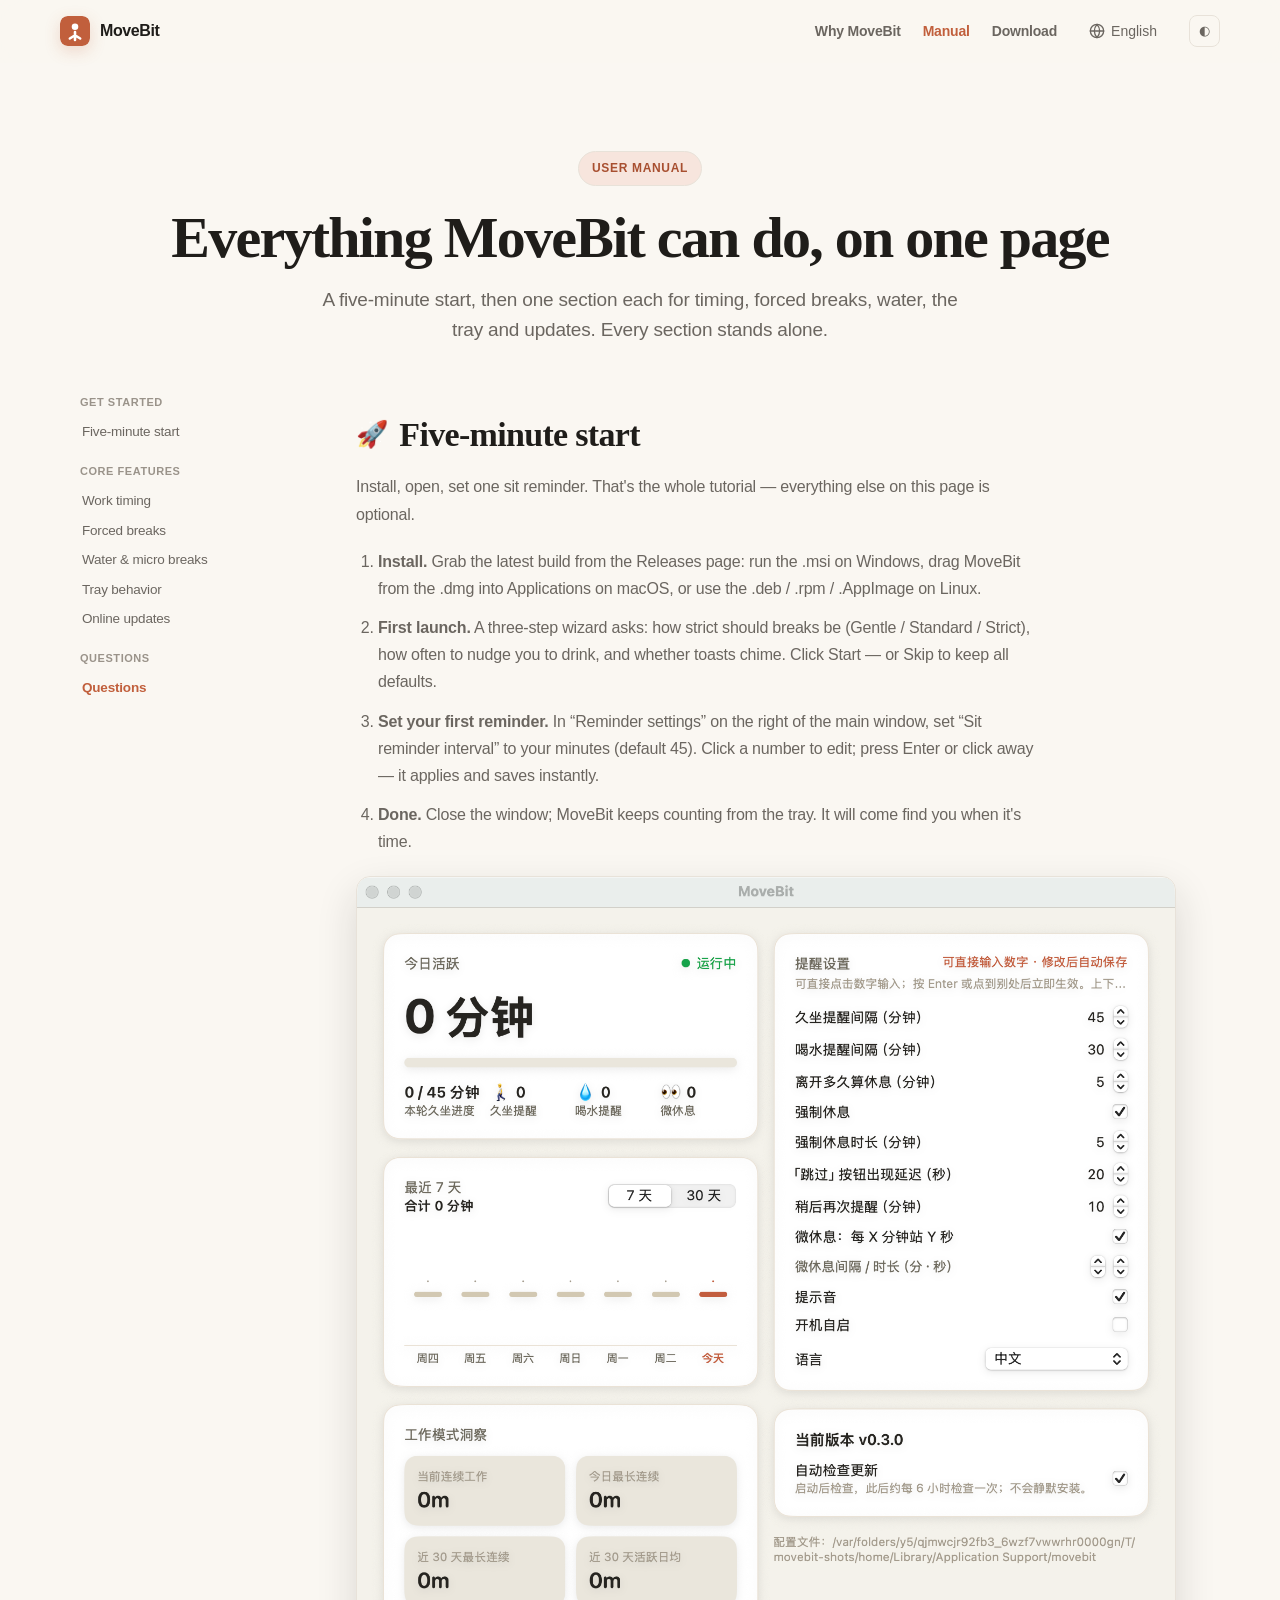
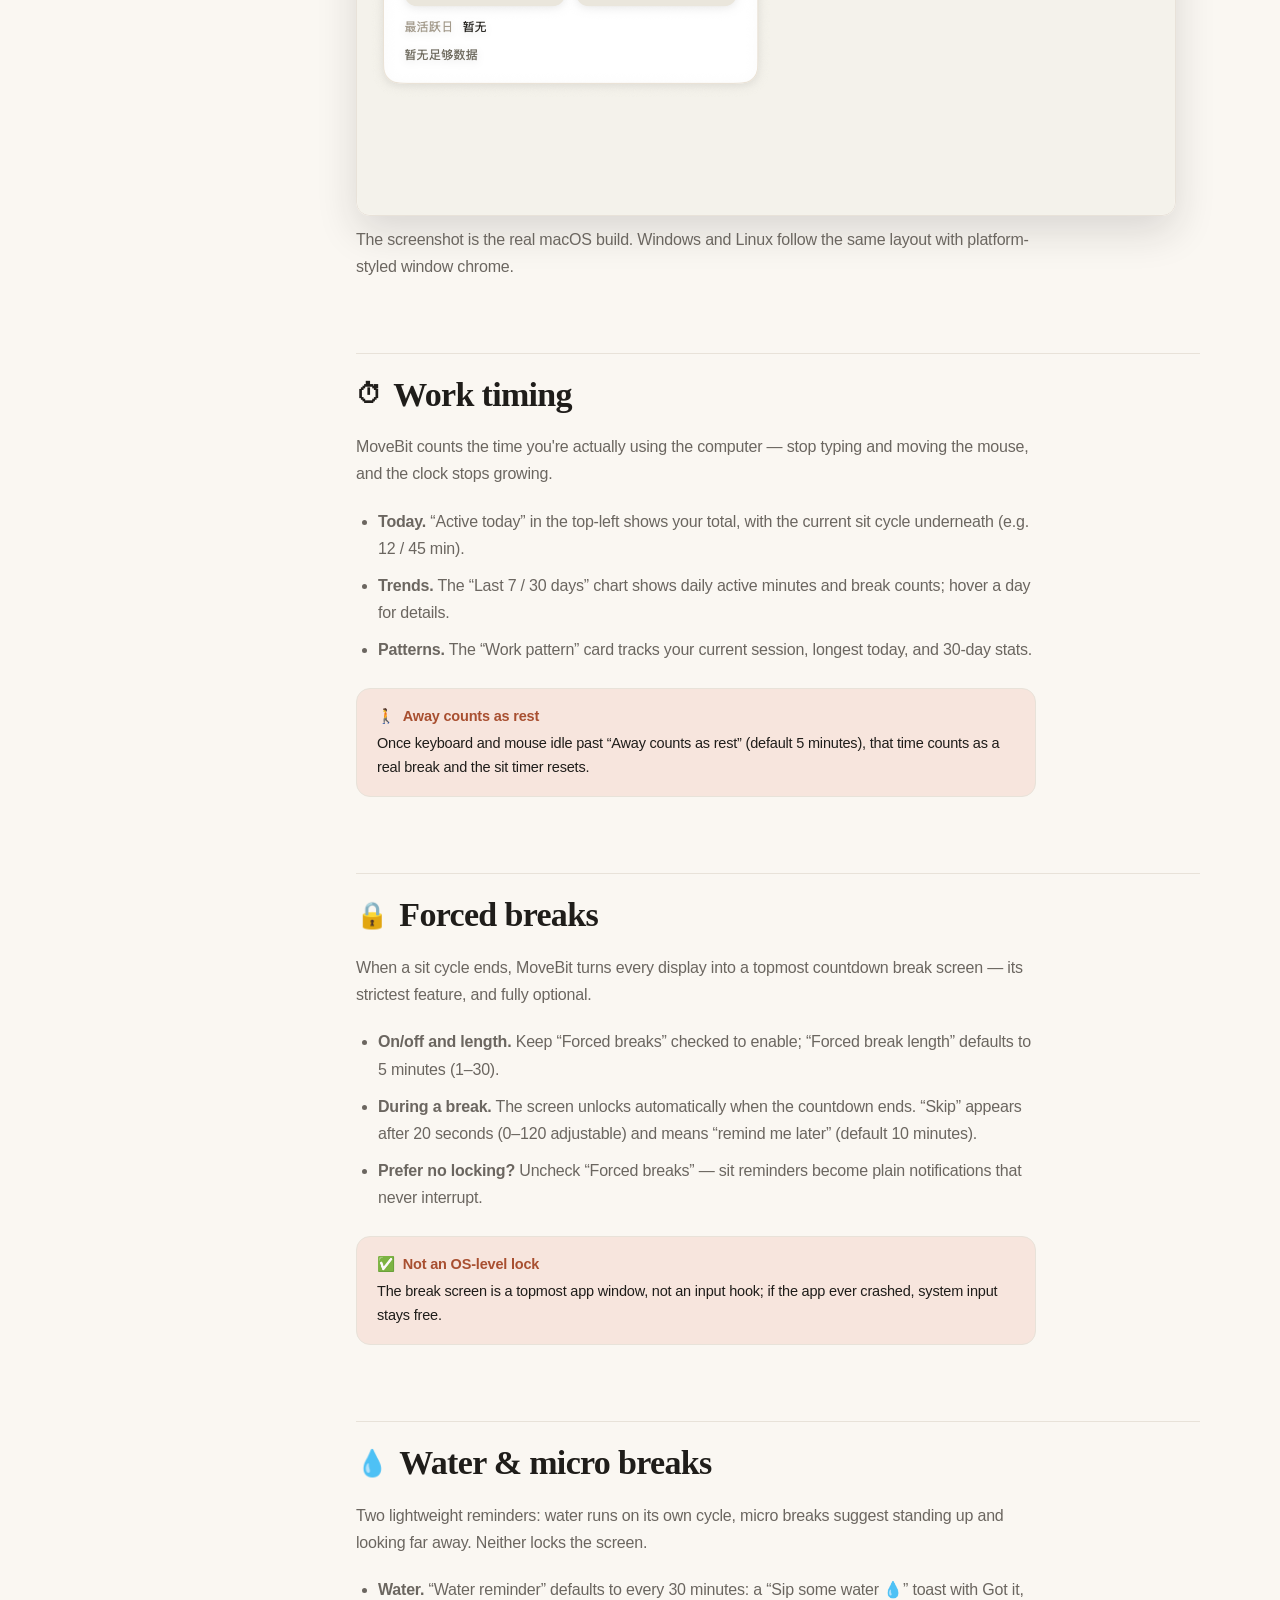
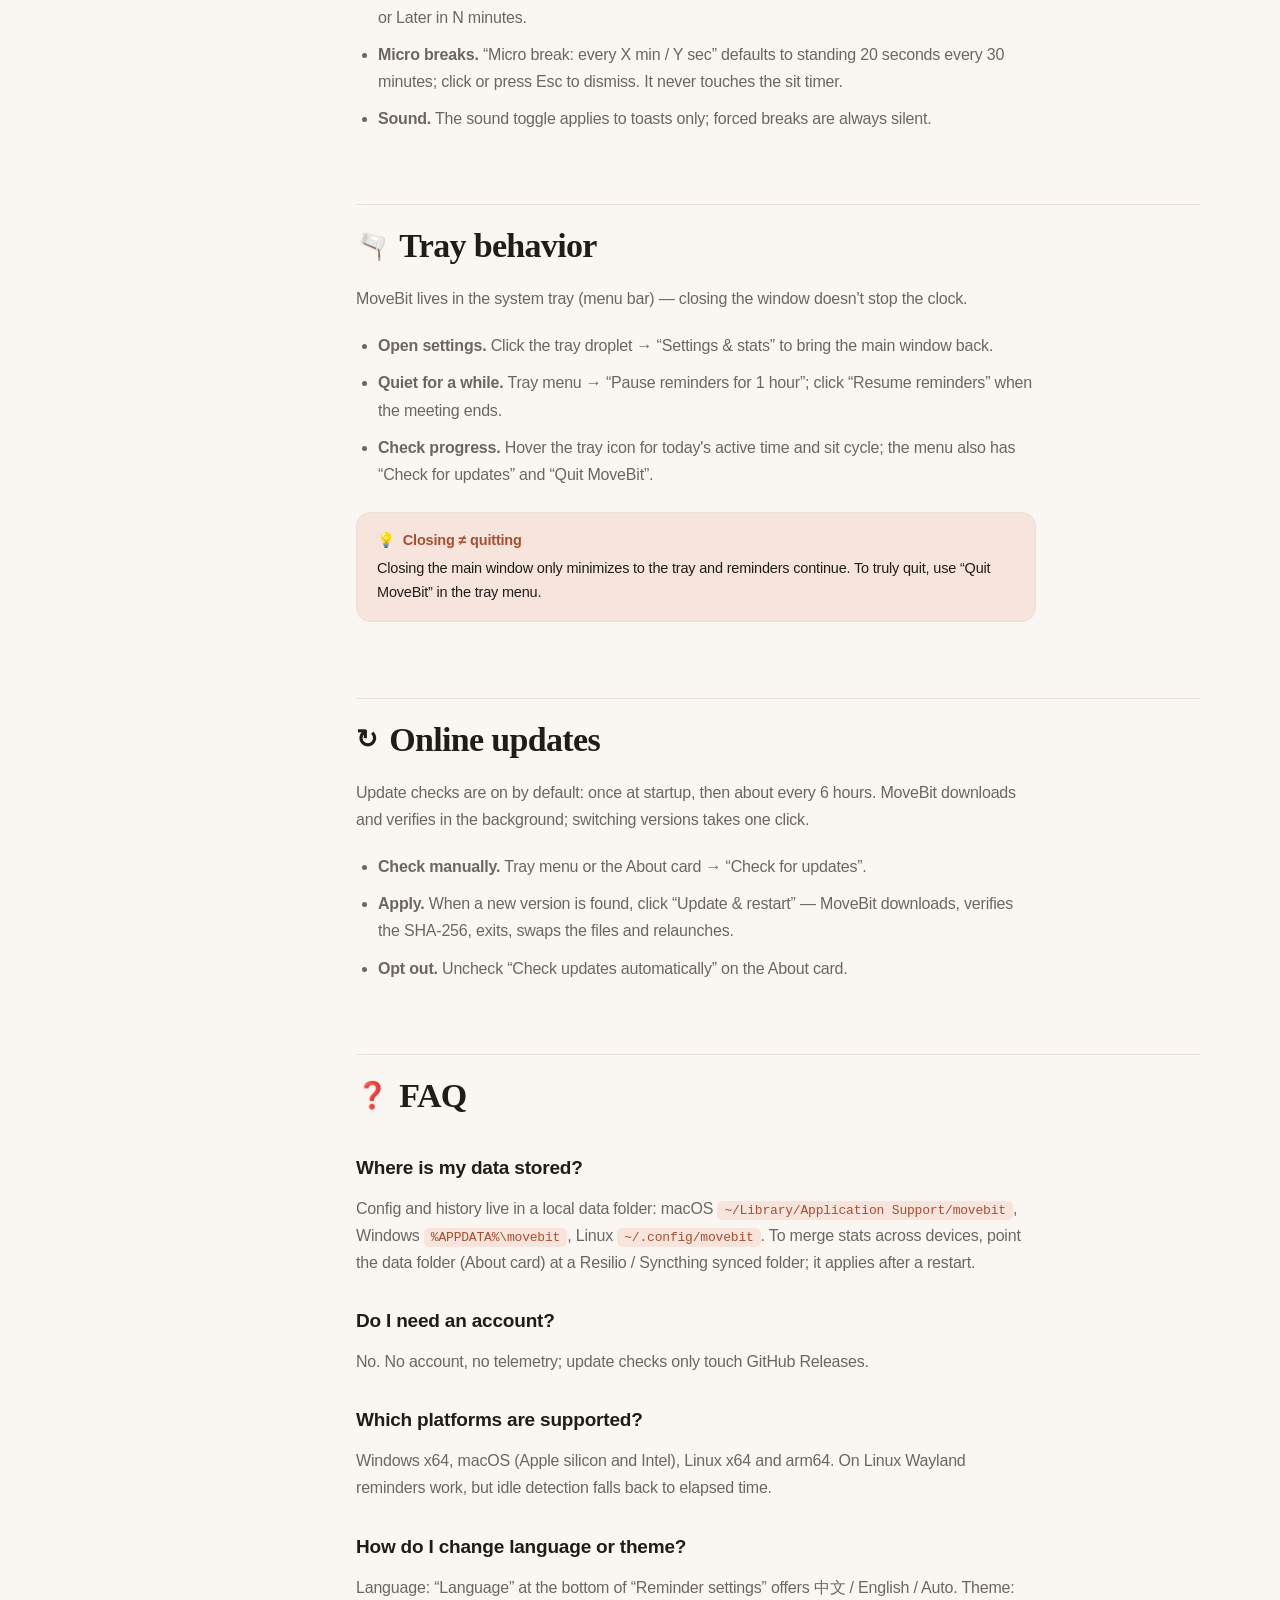
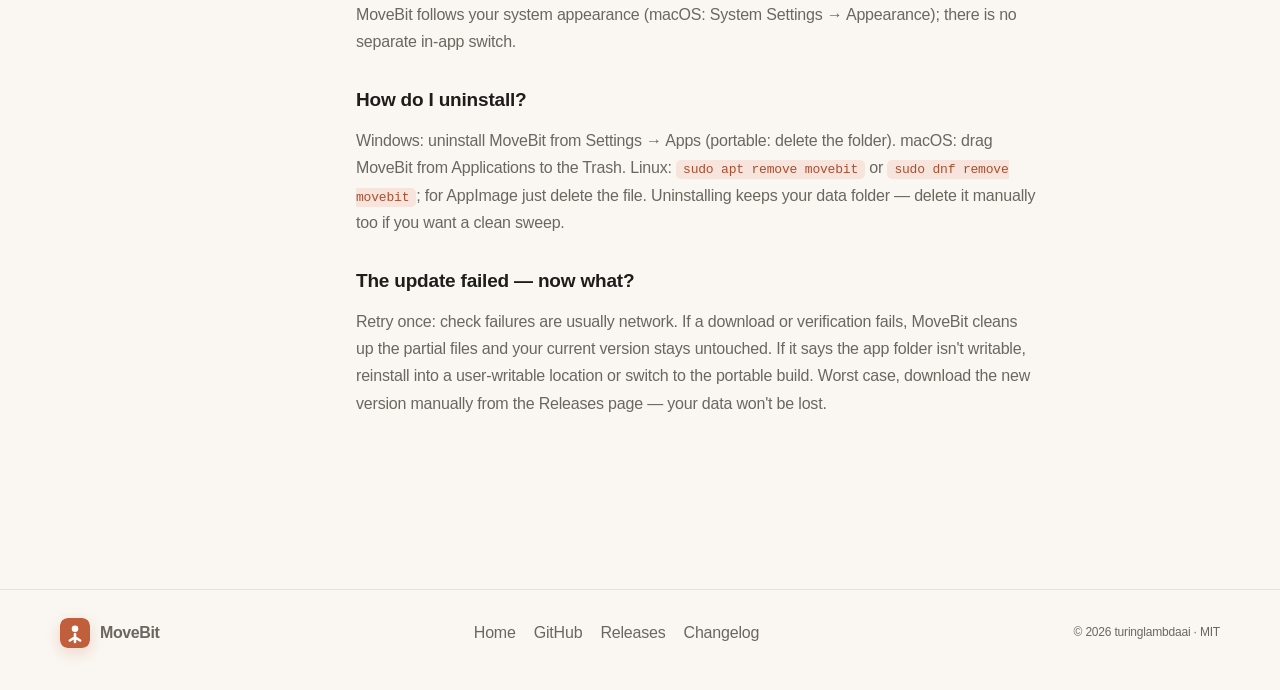
==== docs/manual.html @ 01373216 "v0.3.1: updater rides rivet download-update + watchdog; package-form hosts; bilingual manual - updat" ====
<!doctype html>
<html lang="zh-CN">
<head>
  <meta charset="utf-8">
  <meta name="viewport" content="width=device-width, initial-scale=1">
  <title>MoveBit — 使用手册</title>
  <meta name="description" content="MoveBit 用户手册：五分钟上手，工作计时、强制休息、喝水提醒、托盘行为与在线更新，以及常见问题解答。">
  <script>
    (function () {
      var t;
      try { t = localStorage.getItem('movebit-theme'); } catch (e) {}
      if (t !== 'light' && t !== 'dark') t = matchMedia('(prefers-color-scheme: dark)').matches ? 'dark' : 'light';
      document.documentElement.dataset.theme = t;
      var l;
      try { l = localStorage.getItem('movebit-lang-override-v2'); } catch (e) {}
      if (l !== 'zh' && l !== 'en') l = (navigator.language || 'zh').toLowerCase().indexOf('zh') === 0 ? 'zh' : 'en';
      document.documentElement.lang = l === 'zh' ? 'zh-CN' : 'en';
    })();
  </script>
  <link rel="stylesheet" href="styles.css">
  <script>document.documentElement.classList.add('js');</script>
</head>
<body class="manual">

  <header class="nav" id="top">
    <div class="container nav-inner">
      <a class="brand" href="index.html" aria-label="MoveBit home">
        <svg class="brand-mark" viewBox="0 0 64 64" aria-hidden="true">
          <rect width="64" height="64" rx="15" fill="#c15f3c"/>
          <circle cx="32" cy="23" r="7" fill="white"/>
          <path d="M32 34v17M32 41l-11 7M32 41l11 7" stroke="white" stroke-width="5.5" stroke-linecap="round"/>
        </svg>
        <span>MoveBit</span>
      </a>
      <nav class="nav-links" aria-label="Primary navigation">
        <a class="optional" href="index.html#why"><span data-i18n="nav.why">为什么是 MoveBit</span></a>
        <a href="manual.html" style="color:var(--accent)"><span data-i18n="nav.manual">手册</span></a>
        <a class="download-link" href="index.html#download"><span data-i18n="nav.download">下载</span></a>
        <div class="lang-dropdown-wrapper">
            <button class="lang-btn" type="button" onclick="void 0" aria-label="Switch language">
                <svg width="16" height="16" viewBox="0 0 24 24" fill="none" stroke="currentColor" stroke-width="2" stroke-linecap="round" stroke-linejoin="round"><circle cx="12" cy="12" r="10"></circle><line x1="2" y1="12" x2="22" y2="12"></line><path d="M12 2a15.3 15.3 0 0 1 4 10 15.3 15.3 0 0 1-4 10 15.3 15.3 0 0 1-4-10 15.3 15.3 0 0 1 4-10z"></path></svg>
                <span id="current-lang-label">简体中文</span>
            </button>
            <ul class="lang-menu">
                <li onclick="setLanguage('en')">English</li>
                <li onclick="setLanguage('zh')">简体中文</li>
            </ul>
        </div>
        <button class="theme-btn" id="theme-btn" type="button" aria-label="Toggle theme">◐</button>
      </nav>
    </div>
  </header>

  <section class="manual-hero">
    <div class="container">
      <span class="eyebrow animate" data-i18n="hero.kicker">使用手册</span>
      <h1 class="animate"><span data-i18n="hero.title">MoveBit 能做的事，一页说清</span></h1>
      <p class="lead animate" data-i18n="hero.lead">五分钟上手；工作计时、强制休息、喝水提醒、托盘与更新，各一节。每节独立可读。</p>
    </div>
  </section>

  <div class="manual-layout manual-body">

    <aside class="manual-toc" id="toc">
      <div class="manual-toc-group" data-i18n="toc.start">上手</div>
      <a href="#quickstart" data-i18n="toc.quickstart">五分钟上手</a>
      <div class="manual-toc-group" data-i18n="toc.core">核心功能</div>
      <a href="#timing" data-i18n="toc.timing">工作计时</a>
      <a href="#breaks" data-i18n="toc.breaks">强制休息锁屏</a>
      <a href="#water" data-i18n="toc.water">喝水与微休息</a>
      <a href="#tray" data-i18n="toc.tray">托盘行为</a>
      <a href="#updates" data-i18n="toc.updates">在线更新</a>
      <div class="manual-toc-group" data-i18n="toc.faq">疑问解答</div>
      <a href="#faq" data-i18n="toc.faq">常见问题</a>
    </aside>

    <main>

      <!-- =================== 五分钟上手 =================== -->
      <section class="manual-section" id="quickstart">
        <h2 class="manual-h2"><span class="h2-emoji">🚀</span><span data-i18n="qs.title">五分钟上手</span></h2>
        <p data-i18n="qs.lead">安装、打开、定一个久坐提醒。教程到这里就结束了——本页其余内容都是可选的。</p>
        <ol>
          <li data-i18n="qs.s1"><strong>安装。</strong>到 <a href="https://github.com/turinglambdaai/movebit/releases/latest">Releases</a> 页下载：Windows 双击 .msi，macOS 把 .dmg 里的 MoveBit 拖进「应用程序」，Linux 用 .deb / .rpm / .AppImage。</li>
          <li data-i18n="qs.s2"><strong>首次启动。</strong>一个三步向导问你三件事：多久打断你一次（温和 / 标准 / 严格）、多久提醒喝水、要不要提示音。选完点「开始使用」。不想选就点「跳过」，全部用默认值。</li>
          <li data-i18n="qs.s3"><strong>设置第一个休息提醒。</strong>主窗口右侧「提醒设置」里，把「久坐提醒间隔」改成你要的分钟数（默认 45）。数字可以直接点进去改，按 Enter 或点别处立即生效，自动保存。</li>
          <li data-i18n="qs.s4"><strong>完成。</strong>关掉窗口，MoveBit 缩进托盘继续计时。到点它自己会来找你。</li>
        </ol>
        <img src="img/movebit-main-light.png"
             alt="MoveBit 主窗口（macOS）：今日活跃、最近 7 天图表、工作模式洞察与提醒设置"
             data-i18n-alt="qs.shot.alt"
             class="manual-shot" loading="lazy">
        <p class="manual-hint" data-i18n="qs.hint">截图为真实的 macOS 版本。Windows 与 Linux 布局相同，窗口边框随平台风格。</p>
      </section>

      <!-- =================== 工作计时 =================== -->
      <section class="manual-section" id="timing">
        <h2 class="manual-h2"><span class="h2-emoji">⏱</span><span data-i18n="timing.title">工作计时</span></h2>
        <p data-i18n="timing.lead">MoveBit 统计你真正在操作电脑的活跃时间——键盘鼠标一停，计时就不再增长。</p>
        <ul>
          <li data-i18n="timing.u1"><strong>看今天。</strong>主窗口左上角「今日活跃」给出今天的活跃总时长，下方是本轮久坐进度（如 12 / 45 分钟）。</li>
          <li data-i18n="timing.u2"><strong>看趋势。</strong>「最近 7 天 / 30 天」图表显示每天的活跃分钟和休息次数，鼠标悬停看单日详情。</li>
          <li data-i18n="timing.u3"><strong>看模式。</strong>「工作模式洞察」卡片给出当前连续工作、今日最长连续和近 30 天概况。</li>
        </ul>
        <div class="callout">
          <div class="callout-title">🚶 <span data-i18n="timing.callout.title">离开就是休息</span></div>
          <span data-i18n="timing.callout.body">键鼠空闲超过「离开多久算休息」（默认 5 分钟），这段时间算作真正的休息，久坐计时自动重置。</span>
        </div>
      </section>

      <!-- =================== 强制休息锁屏 =================== -->
      <section class="manual-section" id="breaks">
        <h2 class="manual-h2"><span class="h2-emoji">🔒</span><span data-i18n="breaks.title">强制休息锁屏</span></h2>
        <p data-i18n="breaks.lead">久坐到点后，MoveBit 把所有显示器换成置顶的倒计时休息屏——这是它最硬核的功能，也是可关的。</p>
        <ul>
          <li data-i18n="breaks.u1"><strong>开关与时长。</strong>「提醒设置」里保留「强制休息」勾选即启用；「强制休息时长」默认 5 分钟，可调 1–30 分钟。</li>
          <li data-i18n="breaks.u2"><strong>休息中。</strong>倒计时结束自动解锁。「跳过」按钮延迟 20 秒出现（可调 0–120 秒），点它等于「稍后再提醒」（默认 10 分钟）。</li>
          <li data-i18n="breaks.u3"><strong>不想要锁屏？</strong>取消「强制休息」勾选，久坐到点只弹通知条，不打断操作。</li>
        </ul>
        <div class="callout">
          <div class="callout-title">✅ <span data-i18n="breaks.callout.title">不是系统级锁死</span></div>
          <span data-i18n="breaks.callout.body">休息屏是置顶应用窗口，不是操作系统输入钩子；应用异常退出不会留下全局锁死状态。</span>
        </div>
      </section>

      <!-- =================== 喝水与微休息 =================== -->
      <section class="manual-section" id="water">
        <h2 class="manual-h2"><span class="h2-emoji">💧</span><span data-i18n="water.title">喝水与微休息</span></h2>
        <p data-i18n="water.lead">两个轻量提醒：喝水按独立周期循环，微休息建议你站起来看看远处。它们都不锁定屏幕。</p>
        <ul>
          <li data-i18n="water.u1"><strong>喝水。</strong>「喝水提醒间隔」默认 30 分钟，到点弹一条「喝口水吧 💧」，点「知道了」收下，或「稍后 N 分钟」延后。</li>
          <li data-i18n="water.u2"><strong>微休息。</strong>「微休息：每 X 分钟站 Y 秒」默认每 30 分钟提醒站 20 秒，点击或按 Esc 收起；它不打断久坐计时。</li>
          <li data-i18n="water.u3"><strong>提示音。</strong>「提示音」只作用于弹窗；强制休息永远静默。</li>
        </ul>
      </section>

      <!-- =================== 托盘行为 =================== -->
      <section class="manual-section" id="tray">
        <h2 class="manual-h2"><span class="h2-emoji">🫗</span><span data-i18n="tray.title">托盘行为</span></h2>
        <p data-i18n="tray.lead">MoveBit 平时住在系统托盘（菜单栏），不占任务栏——关掉窗口它仍在计时。</p>
        <ul>
          <li data-i18n="tray.u1"><strong>打开设置。</strong>点托盘水滴图标 →「设置与统计」，主窗口随即打开。</li>
          <li data-i18n="tray.u2"><strong>临时安静。</strong>托盘菜单 →「暂停提醒 1 小时」；会议结束点「恢复提醒」。</li>
          <li data-i18n="tray.u3"><strong>看进度。</strong>悬停托盘图标可看到今日活跃与久坐周期；右键菜单里也有「检查更新」和「退出 MoveBit」。</li>
        </ul>
        <div class="callout">
          <div class="callout-title">💡 <span data-i18n="tray.callout.title">关窗口 ≠ 退出</span></div>
          <span data-i18n="tray.callout.body">关闭主窗口只是最小化到托盘，提醒继续。真正退出走托盘菜单的「退出 MoveBit」。</span>
        </div>
      </section>

      <!-- =================== 在线更新 =================== -->
      <section class="manual-section" id="updates">
        <h2 class="manual-h2"><span class="h2-emoji">↻</span><span data-i18n="upd.title">在线更新</span></h2>
        <p data-i18n="upd.lead">更新检查默认开启：启动时一次，之后约每 6 小时一次。发现新版本后，下载、校验都由 MoveBit 完成，换新只等你一次点击。</p>
        <ul>
          <li data-i18n="upd.u1"><strong>手动检查。</strong>托盘菜单或「关于」卡片 →「检查更新」。</li>
          <li data-i18n="upd.u2"><strong>确认换新。</strong>发现新版本后点「更新并重启」——下载、SHA-256 校验自动完成后，MoveBit 退出、替换文件、重新启动。</li>
          <li data-i18n="upd.u3"><strong>自动检查可关。</strong>「关于」卡片取消「自动检查更新」勾选即可。</li>
        </ul>
      </section>

      <!-- =================== FAQ =================== -->
      <section class="manual-section" id="faq">
        <h2 class="manual-h2"><span class="h2-emoji">❓</span><span data-i18n="faq.title">常见问题</span></h2>

        <h3 class="manual-h3" data-i18n="faq.q.data">数据存在哪？</h3>
        <p data-i18n="faq.a.data">配置和历史都在本机数据目录：macOS <code>~/Library/Application Support/movebit</code>，Windows <code>%APPDATA%\movebit</code>，Linux <code>~/.config/movebit</code>。想多设备合并统计，可在「关于」里把数据目录指到 Resilio / Syncthing 等同步文件夹，重启后生效。</p>

        <h3 class="manual-h3" data-i18n="faq.q.account">需要注册账号吗？</h3>
        <p data-i18n="faq.a.account">不需要。没有账户，没有遥测；更新检查只访问 GitHub Releases。</p>

        <h3 class="manual-h3" data-i18n="faq.q.platforms">支持哪些平台？</h3>
        <p data-i18n="faq.a.platforms">Windows x64、macOS（Apple silicon 与 Intel）、Linux x64 与 arm64。Linux Wayland 下提醒正常，但空闲检测退化为自然时间。</p>

        <h3 class="manual-h3" data-i18n="faq.q.lang">怎么改语言和主题？</h3>
        <p data-i18n="faq.a.lang">语言：主窗口「提醒设置」最下方「语言」可选中文 / English / 跟随系统。深浅色：跟随系统外观设置（macOS「系统设置 → 外观」），应用内不再单独提供切换。</p>

        <h3 class="manual-h3" data-i18n="faq.q.uninstall">怎么卸载？</h3>
        <p data-i18n="faq.a.uninstall">Windows：系统「设置 → 应用」卸载 MoveBit（便携版直接删目录）。macOS：把「应用程序」里的 MoveBit 拖进废纸篓。Linux：<code>sudo apt remove movebit</code> 或 <code>sudo dnf remove movebit</code>，AppImage 删文件即可。卸载不会删除数据目录；想彻底清除再手动删掉上面说的数据目录。</p>

        <h3 class="manual-h3" data-i18n="faq.q.updfail">更新失败怎么办？</h3>
        <p data-i18n="faq.a.updfail">先重试一次：检查失败多半是网络问题。下载或校验失败时，MoveBit 会清掉半成品，当前版本不受影响。若提示「应用目录不可写」，说明安装位置没有写权限——装到用户目录，或改用便携版。实在不行，直接去 <a href="https://github.com/turinglambdaai/movebit/releases/latest">Releases</a> 页手动下载安装，用户数据不会丢。</p>
      </section>

    </main>
  </div>

  <footer class="footer">
    <div class="container footer-inner">
      <a class="brand" href="index.html">
        <svg class="brand-mark" viewBox="0 0 64 64" aria-hidden="true"><rect width="64" height="64" rx="15" fill="#c15f3c"/><circle cx="32" cy="23" r="7" fill="white"/><path d="M32 34v17M32 41l-11 7M32 41l11 7" stroke="white" stroke-width="5.5" stroke-linecap="round"/></svg>
        <span>MoveBit</span>
      </a>
      <div class="footer-links"><a href="index.html" data-i18n="footer.home">首页</a><a href="https://github.com/turinglambdaai/movebit" target="_blank" rel="noopener">GitHub</a><a href="https://github.com/turinglambdaai/movebit/releases" target="_blank" rel="noopener" data-i18n="footer.releases">Releases</a><a href="https://github.com/turinglambdaai/movebit/blob/main/CHANGELOG.md" target="_blank" rel="noopener" data-i18n="footer.changelog">更新日志</a></div>
      <small>© <span id="year">2026</span> turinglambdaai · MIT</small>
    </div>
  </footer>

  <script>
    (function () {
      var zh = {
        "nav.why": "为什么是 MoveBit", "nav.manual": "手册", "nav.download": "下载",
        "hero.kicker": "使用手册",
        "hero.title": "MoveBit 能做的事，一页说清",
        "hero.lead": "五分钟上手；工作计时、强制休息、喝水提醒、托盘与更新，各一节。每节独立可读。",
        "toc.start": "上手", "toc.quickstart": "五分钟上手",
        "toc.core": "核心功能",
        "toc.timing": "工作计时", "toc.breaks": "强制休息锁屏", "toc.water": "喝水与微休息",
        "toc.tray": "托盘行为", "toc.updates": "在线更新",
        "toc.faq": "疑问解答", "faq.title.toc": "常见问题",
        "qs.title": "五分钟上手",
        "qs.lead": "安装、打开、定一个久坐提醒。教程到这里就结束了——本页其余内容都是可选的。",
        "qs.s1": "<strong>安装。</strong>到 <a href='https://github.com/turinglambdaai/movebit/releases/latest'>Releases</a> 页下载：Windows 双击 .msi，macOS 把 .dmg 里的 MoveBit 拖进「应用程序」，Linux 用 .deb / .rpm / .AppImage。",
        "qs.s2": "<strong>首次启动。</strong>一个三步向导问你三件事：多久打断你一次（温和 / 标准 / 严格）、多久提醒喝水、要不要提示音。选完点「开始使用」。不想选就点「跳过」，全部用默认值。",
        "qs.s3": "<strong>设置第一个休息提醒。</strong>主窗口右侧「提醒设置」里，把「久坐提醒间隔」改成你要的分钟数（默认 45）。数字可以直接点进去改，按 Enter 或点别处立即生效，自动保存。",
        "qs.s4": "<strong>完成。</strong>关掉窗口，MoveBit 缩进托盘继续计时。到点它自己会来找你。",
        "qs.shot.alt": "MoveBit 主窗口（macOS）：今日活跃、最近 7 天图表、工作模式洞察与提醒设置",
        "qs.hint": "截图为真实的 macOS 版本。Windows 与 Linux 布局相同，窗口边框随平台风格。",
        "timing.title": "工作计时",
        "timing.lead": "MoveBit 统计你真正在操作电脑的活跃时间——键盘鼠标一停，计时就不再增长。",
        "timing.u1": "<strong>看今天。</strong>主窗口左上角「今日活跃」给出今天的活跃总时长，下方是本轮久坐进度（如 12 / 45 分钟）。",
        "timing.u2": "<strong>看趋势。</strong>「最近 7 天 / 30 天」图表显示每天的活跃分钟和休息次数，鼠标悬停看单日详情。",
        "timing.u3": "<strong>看模式。</strong>「工作模式洞察」卡片给出当前连续工作、今日最长连续和近 30 天概况。",
        "timing.callout.title": "离开就是休息",
        "timing.callout.body": "键鼠空闲超过「离开多久算休息」（默认 5 分钟），这段时间算作真正的休息，久坐计时自动重置。",
        "breaks.title": "强制休息锁屏",
        "breaks.lead": "久坐到点后，MoveBit 把所有显示器换成置顶的倒计时休息屏——这是它最硬核的功能，也是可关的。",
        "breaks.u1": "<strong>开关与时长。</strong>「提醒设置」里保留「强制休息」勾选即启用；「强制休息时长」默认 5 分钟，可调 1–30 分钟。",
        "breaks.u2": "<strong>休息中。</strong>倒计时结束自动解锁。「跳过」按钮延迟 20 秒出现（可调 0–120 秒），点它等于「稍后再提醒」（默认 10 分钟）。",
        "breaks.u3": "<strong>不想要锁屏？</strong>取消「强制休息」勾选，久坐到点只弹通知条，不打断操作。",
        "breaks.callout.title": "不是系统级锁死",
        "breaks.callout.body": "休息屏是置顶应用窗口，不是操作系统输入钩子；应用异常退出不会留下全局锁死状态。",
        "water.title": "喝水与微休息",
        "water.lead": "两个轻量提醒：喝水按独立周期循环，微休息建议你站起来看看远处。它们都不锁定屏幕。",
        "water.u1": "<strong>喝水。</strong>「喝水提醒间隔」默认 30 分钟，到点弹一条「喝口水吧 💧」，点「知道了」收下，或「稍后 N 分钟」延后。",
        "water.u2": "<strong>微休息。</strong>「微休息：每 X 分钟站 Y 秒」默认每 30 分钟提醒站 20 秒，点击或按 Esc 收起；它不打断久坐计时。",
        "water.u3": "<strong>提示音。</strong>「提示音」只作用于弹窗；强制休息永远静默。",
        "tray.title": "托盘行为",
        "tray.lead": "MoveBit 平时住在系统托盘（菜单栏），不占任务栏——关掉窗口它仍在计时。",
        "tray.u1": "<strong>打开设置。</strong>点托盘水滴图标 →「设置与统计」，主窗口随即打开。",
        "tray.u2": "<strong>临时安静。</strong>托盘菜单 →「暂停提醒 1 小时」；会议结束点「恢复提醒」。",
        "tray.u3": "<strong>看进度。</strong>悬停托盘图标可看到今日活跃与久坐周期；右键菜单里也有「检查更新」和「退出 MoveBit」。",
        "tray.callout.title": "关窗口 ≠ 退出",
        "tray.callout.body": "关闭主窗口只是最小化到托盘，提醒继续。真正退出走托盘菜单的「退出 MoveBit」。",
        "upd.title": "在线更新",
        "upd.lead": "更新检查默认开启：启动时一次，之后约每 6 小时一次。发现新版本后，下载、校验都由 MoveBit 完成，换新只等你一次点击。",
        "upd.u1": "<strong>手动检查。</strong>托盘菜单或「关于」卡片 →「检查更新」。",
        "upd.u2": "<strong>确认换新。</strong>发现新版本后点「更新并重启」——下载、SHA-256 校验自动完成后，MoveBit 退出、替换文件、重新启动。",
        "upd.u3": "<strong>自动检查可关。</strong>「关于」卡片取消「自动检查更新」勾选即可。",
        "faq.title": "常见问题",
        "faq.q.data": "数据存在哪？",
        "faq.a.data": "配置和历史都在本机数据目录：macOS <code>~/Library/Application Support/movebit</code>，Windows <code>%APPDATA%\\movebit</code>，Linux <code>~/.config/movebit</code>。想多设备合并统计，可在「关于」里把数据目录指到 Resilio / Syncthing 等同步文件夹，重启后生效。",
        "faq.q.account": "需要注册账号吗？",
        "faq.a.account": "不需要。没有账户，没有遥测；更新检查只访问 GitHub Releases。",
        "faq.q.platforms": "支持哪些平台？",
        "faq.a.platforms": "Windows x64、macOS（Apple silicon 与 Intel）、Linux x64 与 arm64。Linux Wayland 下提醒正常，但空闲检测退化为自然时间。",
        "faq.q.lang": "怎么改语言和主题？",
        "faq.a.lang": "语言：主窗口「提醒设置」最下方「语言」可选中文 / English / 跟随系统。深浅色：跟随系统外观设置（macOS「系统设置 → 外观」），应用内不再单独提供切换。",
        "faq.q.uninstall": "怎么卸载？",
        "faq.a.uninstall": "Windows：系统「设置 → 应用」卸载 MoveBit（便携版直接删目录）。macOS：把「应用程序」里的 MoveBit 拖进废纸篓。Linux：<code>sudo apt remove movebit</code> 或 <code>sudo dnf remove movebit</code>，AppImage 删文件即可。卸载不会删除数据目录；想彻底清除再手动删掉上面说的数据目录。",
        "faq.q.updfail": "更新失败怎么办？",
        "faq.a.updfail": "先重试一次：检查失败多半是网络问题。下载或校验失败时，MoveBit 会清掉半成品，当前版本不受影响。若提示「应用目录不可写」，说明安装位置没有写权限——装到用户目录，或改用便携版。实在不行，直接去 <a href='https://github.com/turinglambdaai/movebit/releases/latest'>Releases</a> 页手动下载安装，用户数据不会丢。",
        "footer.home": "首页", "footer.releases": "Releases", "footer.changelog": "更新日志"
      };
      var en = {
        "nav.why": "Why MoveBit", "nav.manual": "Manual", "nav.download": "Download",
        "hero.kicker": "User Manual",
        "hero.title": "Everything MoveBit can do, on one page",
        "hero.lead": "A five-minute start, then one section each for timing, forced breaks, water, the tray and updates. Every section stands alone.",
        "toc.start": "Get started", "toc.quickstart": "Five-minute start",
        "toc.core": "Core features",
        "toc.timing": "Work timing", "toc.breaks": "Forced breaks", "toc.water": "Water & micro breaks",
        "toc.tray": "Tray behavior", "toc.updates": "Online updates",
        "toc.faq": "Questions", "faq.title.toc": "FAQ",
        "qs.title": "Five-minute start",
        "qs.lead": "Install, open, set one sit reminder. That's the whole tutorial — everything else on this page is optional.",
        "qs.s1": "<strong>Install.</strong> Grab the latest build from the <a href='https://github.com/turinglambdaai/movebit/releases/latest'>Releases</a> page: run the .msi on Windows, drag MoveBit from the .dmg into Applications on macOS, or use the .deb / .rpm / .AppImage on Linux.",
        "qs.s2": "<strong>First launch.</strong> A three-step wizard asks: how strict should breaks be (Gentle / Standard / Strict), how often to nudge you to drink, and whether toasts chime. Click Start — or Skip to keep all defaults.",
        "qs.s3": "<strong>Set your first reminder.</strong> In “Reminder settings” on the right of the main window, set “Sit reminder interval” to your minutes (default 45). Click a number to edit; press Enter or click away — it applies and saves instantly.",
        "qs.s4": "<strong>Done.</strong> Close the window; MoveBit keeps counting from the tray. It will come find you when it's time.",
        "qs.shot.alt": "MoveBit main window on macOS: active time, 7-day chart, work-pattern insights and reminder settings",
        "qs.hint": "The screenshot is the real macOS build. Windows and Linux follow the same layout with platform-styled window chrome.",
        "timing.title": "Work timing",
        "timing.lead": "MoveBit counts the time you're actually using the computer — stop typing and moving the mouse, and the clock stops growing.",
        "timing.u1": "<strong>Today.</strong> “Active today” in the top-left shows your total, with the current sit cycle underneath (e.g. 12 / 45 min).",
        "timing.u2": "<strong>Trends.</strong> The “Last 7 / 30 days” chart shows daily active minutes and break counts; hover a day for details.",
        "timing.u3": "<strong>Patterns.</strong> The “Work pattern” card tracks your current session, longest today, and 30-day stats.",
        "timing.callout.title": "Away counts as rest",
        "timing.callout.body": "Once keyboard and mouse idle past “Away counts as rest” (default 5 minutes), that time counts as a real break and the sit timer resets.",
        "breaks.title": "Forced breaks",
        "breaks.lead": "When a sit cycle ends, MoveBit turns every display into a topmost countdown break screen — its strictest feature, and fully optional.",
        "breaks.u1": "<strong>On/off and length.</strong> Keep “Forced breaks” checked to enable; “Forced break length” defaults to 5 minutes (1–30).",
        "breaks.u2": "<strong>During a break.</strong> The screen unlocks automatically when the countdown ends. “Skip” appears after 20 seconds (0–120 adjustable) and means “remind me later” (default 10 minutes).",
        "breaks.u3": "<strong>Prefer no locking?</strong> Uncheck “Forced breaks” — sit reminders become plain notifications that never interrupt.",
        "breaks.callout.title": "Not an OS-level lock",
        "breaks.callout.body": "The break screen is a topmost app window, not an input hook; if the app ever crashed, system input stays free.",
        "water.title": "Water & micro breaks",
        "water.lead": "Two lightweight reminders: water runs on its own cycle, micro breaks suggest standing up and looking far away. Neither locks the screen.",
        "water.u1": "<strong>Water.</strong> “Water reminder” defaults to every 30 minutes: a “Sip some water 💧” toast with Got it, or Later in N minutes.",
        "water.u2": "<strong>Micro breaks.</strong> “Micro break: every X min / Y sec” defaults to standing 20 seconds every 30 minutes; click or press Esc to dismiss. It never touches the sit timer.",
        "water.u3": "<strong>Sound.</strong> The sound toggle applies to toasts only; forced breaks are always silent.",
        "tray.title": "Tray behavior",
        "tray.lead": "MoveBit lives in the system tray (menu bar) — closing the window doesn't stop the clock.",
        "tray.u1": "<strong>Open settings.</strong> Click the tray droplet → “Settings & stats” to bring the main window back.",
        "tray.u2": "<strong>Quiet for a while.</strong> Tray menu → “Pause reminders for 1 hour”; click “Resume reminders” when the meeting ends.",
        "tray.u3": "<strong>Check progress.</strong> Hover the tray icon for today's active time and sit cycle; the menu also has “Check for updates” and “Quit MoveBit”.",
        "tray.callout.title": "Closing ≠ quitting",
        "tray.callout.body": "Closing the main window only minimizes to the tray and reminders continue. To truly quit, use “Quit MoveBit” in the tray menu.",
        "upd.title": "Online updates",
        "upd.lead": "Update checks are on by default: once at startup, then about every 6 hours. MoveBit downloads and verifies in the background; switching versions takes one click.",
        "upd.u1": "<strong>Check manually.</strong> Tray menu or the About card → “Check for updates”.",
        "upd.u2": "<strong>Apply.</strong> When a new version is found, click “Update & restart” — MoveBit downloads, verifies the SHA-256, exits, swaps the files and relaunches.",
        "upd.u3": "<strong>Opt out.</strong> Uncheck “Check updates automatically” on the About card.",
        "faq.title": "FAQ",
        "faq.q.data": "Where is my data stored?",
        "faq.a.data": "Config and history live in a local data folder: macOS <code>~/Library/Application Support/movebit</code>, Windows <code>%APPDATA%\\movebit</code>, Linux <code>~/.config/movebit</code>. To merge stats across devices, point the data folder (About card) at a Resilio / Syncthing synced folder; it applies after a restart.",
        "faq.q.account": "Do I need an account?",
        "faq.a.account": "No. No account, no telemetry; update checks only touch GitHub Releases.",
        "faq.q.platforms": "Which platforms are supported?",
        "faq.a.platforms": "Windows x64, macOS (Apple silicon and Intel), Linux x64 and arm64. On Linux Wayland reminders work, but idle detection falls back to elapsed time.",
        "faq.q.lang": "How do I change language or theme?",
        "faq.a.lang": "Language: “Language” at the bottom of “Reminder settings” offers 中文 / English / Auto. Theme: MoveBit follows your system appearance (macOS: System Settings → Appearance); there is no separate in-app switch.",
        "faq.q.uninstall": "How do I uninstall?",
        "faq.a.uninstall": "Windows: uninstall MoveBit from Settings → Apps (portable: delete the folder). macOS: drag MoveBit from Applications to the Trash. Linux: <code>sudo apt remove movebit</code> or <code>sudo dnf remove movebit</code>; for AppImage just delete the file. Uninstalling keeps your data folder — delete it manually too if you want a clean sweep.",
        "faq.q.updfail": "The update failed — now what?",
        "faq.a.updfail": "Retry once: check failures are usually network. If a download or verification fails, MoveBit cleans up the partial files and your current version stays untouched. If it says the app folder isn't writable, reinstall into a user-writable location or switch to the portable build. Worst case, download the new version manually from the <a href='https://github.com/turinglambdaai/movebit/releases/latest'>Releases</a> page — your data won't be lost.",
        "footer.home": "Home", "footer.releases": "Releases", "footer.changelog": "Changelog"
      };

      function readLanguageOverride() {
        try {
          var v = localStorage.getItem("movebit-lang-override-v2");
          return v === "zh" || v === "en" ? v : null;
        } catch (e) { return null; }
      }
      function detectBrowserLanguage() {
        var locale = (navigator.languages && navigator.languages[0]) || navigator.language || "";
        return String(locale).toLowerCase().indexOf("zh") === 0 ? "zh" : "en";
      }
      function apply(lang) {
        var dict = lang === "en" ? en : zh;
        var isZh = lang === "zh";
        document.documentElement.lang = isZh ? "zh-CN" : "en";
        document.documentElement.setAttribute("data-language", lang);
        var nodes = document.querySelectorAll("[data-i18n]");
        for (var i = 0; i < nodes.length; i++) {
          var key = nodes[i].getAttribute("data-i18n");
          if (dict[key]) nodes[i].innerHTML = dict[key];
        }
        var alts = document.querySelectorAll("[data-i18n-alt]");
        for (var j = 0; j < alts.length; j++) {
          var akey = alts[j].getAttribute("data-i18n-alt");
          if (dict[akey]) alts[j].setAttribute("alt", dict[akey]);
        }
        document.title = isZh ? "MoveBit — 使用手册" : "MoveBit — Manual";
        var label = document.getElementById("current-lang-label");
        if (label) label.textContent = isZh ? "简体中文" : "English";
      }
      window.setLanguage = function (lang) {
        if (lang !== "zh" && lang !== "en") return;
        try { localStorage.setItem("movebit-lang-override-v2", lang); } catch (e) {}
        apply(lang);
      };
      apply(readLanguageOverride() || detectBrowserLanguage());
      window.addEventListener("languagechange", function () {
        if (!readLanguageOverride()) apply(detectBrowserLanguage());
      });

      document.getElementById('theme-btn').addEventListener('click', function () {
        var next = document.documentElement.dataset.theme === 'dark' ? 'light' : 'dark';
        document.documentElement.dataset.theme = next;
        try { localStorage.setItem('movebit-theme', next); } catch (e) {}
      });

      var observer = 'IntersectionObserver' in window ? new IntersectionObserver(function (entries) {
        entries.forEach(function (entry) {
          if (entry.isIntersecting) {
            entry.target.classList.add('visible');
            observer.unobserve(entry.target);
          }
        });
      }, { threshold: 0.08 }) : null;
      document.querySelectorAll('.animate').forEach(function (node) {
        if (observer) observer.observe(node); else node.classList.add('visible');
      });

      var nav = document.querySelector('.nav');
      function updateNav() { nav.classList.toggle('scrolled', window.scrollY > 8); }
      updateNav();
      window.addEventListener('scroll', updateNav, { passive: true });

      var yearEl = document.getElementById('year');
      if (yearEl) yearEl.textContent = new Date().getFullYear();

      // Active-TOC highlighting: mark the section currently in view.
      var links = document.querySelectorAll('.manual-toc a');
      var sections = Array.prototype.map.call(links, function (a) {
        var id = a.getAttribute('href').slice(1);
        return { link: a, el: document.getElementById(id) };
      }).filter(function (s) { return s.el; });
      if ('IntersectionObserver' in window && sections.length) {
        var tocObserver = new IntersectionObserver(function (entries) {
          entries.forEach(function (entry) {
            if (entry.isIntersecting) {
              links.forEach(function (l) { l.classList.remove('active'); });
              var match = sections.find(function (s) { return s.el === entry.target; });
              if (match) match.link.classList.add('active');
            }
          });
        }, { rootMargin: '-80px 0px -70% 0px' });
        sections.forEach(function (s) { tocObserver.observe(s.el); });
      }
    }());
  </script>
</body>
</html>
---- docs/styles.css ----
/* MoveBit product site — family palette (payback/keepsake baseline) */
:root {
  --bg: #faf7f2;
  --surface: #ffffff;
  --ink: #1f1d1a;
  --muted: #6b6660;
  --line: #e8e2d9;
  --accent: #c15f3c;
  --accent-soft: #f7e5dd;
  --radius: 14px;
  /* derived tokens (kept from the richer layout, recolored to the family palette) */
  --card: var(--surface);
  --muted-2: #9a938a;
  --line-strong: #d9d0c3;
  --accent-strong: #a84f30;
  --accent-glow: rgba(193, 95, 60, 0.22);
  --night: #1f1d1a;
  --night-2: #2b2926;
  --night-ink: #f0ede8;
  --warn: #9b6817;
  --warn-soft: rgba(194, 134, 37, 0.11);
  --max: 1160px;
  --radius-xl: 32px;
  --radius-l: 22px;
  --radius-m: 16px;
  --radius-s: 11px;
  --sans: Inter, ui-sans-serif, -apple-system, BlinkMacSystemFont, "PingFang SC", "Hiragino Sans GB", "Microsoft YaHei", "Segoe UI", sans-serif;
  --serif: Iowan Old Style, Charter, "Palatino Linotype", Georgia, serif;
  --mono: ui-monospace, "SFMono-Regular", "Cascadia Code", Menlo, Consolas, monospace;
  --shadow-sm: 0 1px 2px rgba(31, 29, 26, 0.04), 0 10px 32px rgba(31, 29, 26, 0.05);
  --shadow-lg: 0 28px 80px rgba(31, 29, 26, 0.13), 0 8px 28px rgba(31, 29, 26, 0.07);
  --ease: cubic-bezier(.2,.8,.2,1);
}

* { box-sizing: border-box; }
html { scroll-behavior: smooth; }
body {
  margin: 0;
  color: var(--ink);
  background:
    radial-gradient(circle at 50% -15%, rgba(193,95,60,.08), transparent 34rem),
    var(--bg);
  font-family: var(--sans);
  line-height: 1.58;
  letter-spacing: -0.012em;
  -webkit-font-smoothing: antialiased;
}
a { color: inherit; text-decoration: none; }
button, a { -webkit-tap-highlight-color: transparent; }
button { font: inherit; }
::selection { background: var(--accent-soft); }

.skip-link {
  position: fixed;
  top: 10px;
  left: 10px;
  z-index: 10000;
  transform: translateY(-160%);
  background: var(--ink);
  color: var(--surface);
  padding: 10px 14px;
  border-radius: 10px;
}
.skip-link:focus { transform: translateY(0); }

.container { width: min(var(--max), calc(100% - 40px)); margin: 0 auto; }
.section { padding: 104px 0; }
.section-tight { padding: 72px 0; }
.section-alt { border-block: 1px solid var(--line); background: var(--surface); }

.nav {
  position: sticky;
  top: 0;
  z-index: 1000;
  border-bottom: 1px solid transparent;
  background: rgba(250, 247, 242, 0.86);
  backdrop-filter: blur(18px) saturate(150%);
  -webkit-backdrop-filter: blur(18px) saturate(150%);
}
.nav.scrolled { border-bottom-color: var(--line); }
.nav-inner {
  min-height: 62px;
  display: flex;
  align-items: center;
  justify-content: space-between;
  gap: 24px;
}
.brand { display: inline-flex; align-items: center; gap: 10px; font-weight: 760; letter-spacing: -.025em; }
.brand-mark { width: 30px; height: 30px; border-radius: 8px; box-shadow: 0 5px 16px var(--accent-glow); }
.nav-links { display: flex; align-items: center; gap: 22px; }
.nav-links a { font-size: 14px; color: var(--muted); font-weight: 590; }
.nav-links a:hover { color: var(--accent); }

.hero { padding: 96px 0 84px; overflow: hidden; }
.hero-copy { text-align: center; max-width: 900px; margin: 0 auto; }
.eyebrow {
  display: inline-flex;
  align-items: center;
  gap: 8px;
  margin-bottom: 22px;
  padding: 7px 13px;
  border: 1px solid var(--line);
  border-radius: 999px;
  background: var(--accent-soft);
  color: var(--accent-strong);
  font-size: 12px;
  font-weight: 700;
  letter-spacing: .055em;
  text-transform: uppercase;
}
.eyebrow-dot { width: 7px; height: 7px; border-radius: 50%; background: var(--accent); box-shadow: 0 0 0 4px var(--accent-soft); }
h1, h2, h3, p { margin-top: 0; }
.hero h1 {
  margin-bottom: 22px;
  font-family: var(--serif);
  font-size: clamp(48px, 7.3vw, 82px);
  line-height: .99;
  font-weight: 600;
  letter-spacing: -.055em;
}
.hero h1 .accent { color: var(--accent); font-style: italic; font-weight: 500; }
.hero-lead {
  max-width: 760px;
  margin: 0 auto 30px;
  color: var(--muted);
  font-size: clamp(18px, 2.2vw, 21px);
  line-height: 1.68;
}
.hero-actions { display: flex; justify-content: center; flex-wrap: wrap; gap: 12px; }
.btn {
  display: inline-flex;
  align-items: center;
  justify-content: center;
  gap: 9px;
  min-height: 48px;
  padding: 0 21px;
  border: 1px solid transparent;
  border-radius: 999px;
  font-weight: 680;
  transition: transform .2s var(--ease), box-shadow .2s var(--ease), border-color .2s var(--ease), background .2s var(--ease);
}
.btn:hover { transform: translateY(-1px); }
.btn-primary { background: var(--accent); color: #fff; box-shadow: 0 10px 28px var(--accent-glow); }
.btn-primary:hover { background: var(--accent-strong); box-shadow: 0 14px 34px var(--accent-glow); }
.btn-secondary { background: var(--surface); border-color: var(--line-strong); box-shadow: var(--shadow-sm); }
.btn-secondary:hover { border-color: var(--accent); }
.btn-quiet { min-height: 42px; padding-inline: 16px; background: transparent; border-color: var(--line); color: var(--muted); }

.trust-row {
  display: flex;
  justify-content: center;
  gap: 10px;
  flex-wrap: wrap;
  margin-top: 24px;
}
.trust-chip { padding: 7px 11px; border-radius: 999px; background: var(--surface); border: 1px solid var(--line); color: var(--muted); font-size: 12.5px; font-weight: 610; }

/* real product screenshot frame */
.shot-frame {
  margin: 64px auto 0;
  max-width: 880px;
  border: 1px solid var(--line);
  border-radius: 24px;
  padding: 14px;
  background: var(--surface);
  box-shadow: var(--shadow-lg);
}
.shot-frame img {
  display: block;
  width: 100%;
  height: auto;
  border-radius: 14px;
  border: 1px solid var(--line);
}
.shot-caption { margin-top: 12px; text-align: center; color: var(--muted); font-size: 12.5px; }

.section-kicker { margin-bottom: 14px; color: var(--accent-strong); font-size: 13px; font-weight: 760; letter-spacing: .07em; text-transform: uppercase; }
.section-title { max-width: 780px; margin-bottom: 16px; font-family: var(--serif); font-size: clamp(38px, 5.2vw, 58px); line-height: 1.08; letter-spacing: -.04em; font-weight: 600; }
.section-lead { max-width: 720px; margin-bottom: 0; color: var(--muted); font-size: 18px; line-height: 1.7; }
.center-head { text-align: center; }
.center-head .section-title, .center-head .section-lead { margin-left: auto; margin-right: auto; }

.core-grid { display: grid; grid-template-columns: repeat(3, 1fr); gap: 18px; margin-top: 46px; }
.core-card { position: relative; min-height: 300px; padding: 29px; overflow: hidden; border: 1px solid var(--line); border-radius: var(--radius-l); background: var(--surface); box-shadow: var(--shadow-sm); }
.core-card::after { content: attr(data-step); position: absolute; right: 18px; top: 9px; color: rgba(31,29,26,.05); font: 800 86px/1 var(--mono); }
.core-icon { width: 46px; height: 46px; display: grid; place-items: center; border-radius: 14px; color: var(--accent-strong); background: var(--accent-soft); }
.core-card h3 { margin: 72px 0 9px; font-size: 20px; letter-spacing: -.025em; }
.core-card p { margin-bottom: 0; color: var(--muted); font-size: 14.5px; }
.core-meta { margin-top: 18px; color: var(--accent-strong); font: 700 12px var(--mono); }

.feature-grid { display: grid; grid-template-columns: repeat(4, 1fr); gap: 14px; margin-top: 42px; }
.feature { padding: 22px; border: 1px solid var(--line); border-radius: 18px; background: var(--surface); }
.feature h3 { margin: 12px 0 7px; font-size: 15px; }
.feature p { margin: 0; color: var(--muted); font-size: 13px; }
.feature-symbol { color: var(--accent-strong); font: 700 20px var(--mono); }

.privacy-panel { display: grid; grid-template-columns: 1fr 1fr; gap: 18px; margin-top: 44px; }
.privacy-main { padding: 36px; border-radius: 28px; color: var(--night-ink); background: var(--night); box-shadow: var(--shadow-lg); }
.privacy-main h3 { font-family: var(--serif); font-size: 34px; letter-spacing: -.035em; margin-bottom: 13px; }
.privacy-main p { margin-bottom: 0; color: rgba(240,237,232,.68); }
.privacy-list { display: grid; gap: 12px; }
.privacy-item { display: flex; gap: 12px; padding: 18px; border: 1px solid var(--line); border-radius: 17px; background: var(--surface); }
.check { flex: 0 0 25px; width: 25px; height: 25px; display: grid; place-items: center; border-radius: 8px; color: var(--accent-strong); background: var(--accent-soft); font-weight: 800; }
.privacy-item strong { display: block; font-size: 14px; }
.privacy-item small { color: var(--muted); }

.support-wrap { margin-top: 42px; border: 1px solid var(--line); border-radius: 22px; background: var(--surface); box-shadow: var(--shadow-sm); overflow-x: auto; }
.support-table { width: 100%; min-width: 760px; border-collapse: collapse; }
.support-table th, .support-table td { padding: 15px 18px; text-align: left; border-bottom: 1px solid var(--line); font-size: 13.5px; }
.support-table th { color: var(--muted); font-size: 12px; letter-spacing: .055em; text-transform: uppercase; background: var(--bg); }
.support-table tr:last-child td { border-bottom: 0; }
.status { display: inline-flex; align-items: center; gap: 7px; font-weight: 700; }
.status::before { content: ""; width: 7px; height: 7px; border-radius: 50%; background: var(--accent); }
.status.fallback { color: var(--warn); }
.status.fallback::before { background: #c78a2f; }
.support-note { margin-top: 15px; color: var(--muted); font-size: 13px; }

/* download area — family dl-card structure, real release assets */
.download-shell { margin-top: 42px; padding: 36px; border: 1px solid var(--line); border-radius: 30px; background: var(--surface); box-shadow: var(--shadow-lg); }
.release-line { display: flex; justify-content: center; gap: 8px; flex-wrap: wrap; margin-bottom: 24px; }
.release-badge { display: inline-flex; align-items: center; gap: 7px; padding: 7px 11px; border: 1px solid var(--line); border-radius: 999px; color: var(--muted); font-size: 12px; }
.release-badge strong { color: var(--ink); }
.dl-grid { display: grid; grid-template-columns: repeat(3, 1fr); gap: 14px; }
.dl-card { display: block; padding: 24px; border: 1px solid var(--line); border-radius: var(--radius); background: var(--bg); transition: .2s var(--ease); }
.dl-card:hover { border-color: var(--accent); background: var(--surface); box-shadow: var(--shadow-sm); }
.download-head { display: flex; align-items: center; justify-content: space-between; gap: 8px; margin-bottom: 12px; }
.download-head strong { flex: 1; font-size: 16px; }
.download-tag { flex: none; padding: 3px 9px; border: 1px solid var(--line); border-radius: 999px; color: var(--accent-strong); font-size: 11px; white-space: nowrap; }
.head-icon { flex: none; display: flex; align-items: center; color: var(--muted); }
.head-icon svg { width: 20px; height: 20px; }
.format-link { display: flex; align-items: center; gap: 9px; margin-top: 8px; padding: 11px 13px; border: 1px solid var(--line); border-radius: 13px; background: var(--surface); transition: .2s var(--ease); }
.download-head + .format-link { margin-top: 0; }
.format-link:hover { border-color: var(--accent); background: var(--surface); transform: translateY(-1px); }
.format-kind { flex: none; padding: 2px 8px; border-radius: 7px; background: var(--accent-soft); color: var(--accent-strong); font-size: 11px; font-weight: 600; }
.format-name { flex: 1; min-width: 0; overflow: hidden; text-overflow: ellipsis; white-space: nowrap; color: var(--muted); font: 12px var(--mono); }
.format-link .download-arrow { flex: none; width: 1.2em; line-height: 1; color: var(--accent-strong); font-size: 15px; text-align: center; }
.dl-empty { margin-top: 8px; padding: 14px; border: 1px dashed var(--line-strong); border-radius: 13px; color: var(--muted); font-size: 13px; text-align: center; }
.download-note { margin: 22px auto 0; max-width: 790px; color: var(--muted); text-align: center; font-size: 13px; }
.warning { margin-top: 18px; padding: 14px 16px; border: 1px solid rgba(194,134,37,.22); border-radius: 14px; background: var(--warn-soft); color: #775015; font-size: 13px; }

.faq { display: grid; gap: 10px; max-width: 850px; margin: 42px auto 0; }
.faq details { border: 1px solid var(--line); border-radius: 16px; background: var(--surface); padding: 0 18px; }
.faq summary { list-style: none; cursor: pointer; padding: 18px 30px 18px 0; position: relative; font-weight: 680; }
.faq summary::-webkit-details-marker { display: none; }
.faq summary::after { content: "+"; position: absolute; right: 2px; top: 17px; color: var(--muted); font-size: 20px; font-weight: 400; }
.faq details[open] summary::after { content: "−"; }
.faq details p { padding: 0 0 18px; margin: 0; color: var(--muted); font-size: 14px; }

.final-cta { padding: 92px 0 108px; text-align: center; }
.final-card { padding: 58px 30px; border-radius: 34px; color: var(--night-ink); background: var(--night); box-shadow: var(--shadow-lg); }
.final-card h2 { max-width: 720px; margin: 0 auto 14px; font-family: var(--serif); font-size: clamp(36px, 5vw, 56px); line-height: 1.08; letter-spacing: -.04em; }
.final-card p { max-width: 650px; margin: 0 auto 25px; color: rgba(240,237,232,.67); }
.final-card .btn-secondary { background: rgba(255,255,255,.08); color: white; border-color: rgba(255,255,255,.18); box-shadow: none; }

.footer { padding: 28px 0 42px; border-top: 1px solid var(--line); color: var(--muted); }
.footer-inner { display: flex; align-items: center; justify-content: space-between; gap: 20px; flex-wrap: wrap; }
.footer-links { display: flex; gap: 18px; flex-wrap: wrap; }
.footer a:hover { color: var(--accent); }
.footer small { font-size: 12px; }

.animate { opacity: 1; transform: none; }
.js .animate { opacity: 0; transform: translateY(16px); transition: opacity .65s var(--ease), transform .65s var(--ease); }
.js .animate.visible { opacity: 1; transform: none; }

:focus-visible { outline: 3px solid rgba(193,95,60,.33); outline-offset: 3px; }

@media (max-width: 920px) {
  .nav-links a.optional { display: none; }
  .core-grid { grid-template-columns: 1fr; }
  .core-card { min-height: 0; }
  .core-card h3 { margin-top: 42px; }
  .feature-grid { grid-template-columns: repeat(2, 1fr); }
  .privacy-panel { grid-template-columns: 1fr; }
  .dl-grid { grid-template-columns: 1fr; }
}

@media (max-width: 680px) {
  .container { width: min(100% - 28px, var(--max)); }
  .section { padding: 76px 0; }
  .hero { padding: 76px 0 62px; }
  .hero h1 { font-size: clamp(43px, 14vw, 64px); }
  .nav-inner { min-height: 56px; }
  .nav-links { gap: 9px; }
  .nav-links a.optional { display: none; }
  .nav-links a.download-link { display: none; }
  .shot-frame { margin-top: 44px; padding: 10px; border-radius: 18px; }
  .feature-grid { grid-template-columns: 1fr; }
  .privacy-main { padding: 28px; }
  .download-shell { padding: 24px 16px; }
  .final-card { padding: 44px 22px; border-radius: 26px; }
}

@media (prefers-reduced-motion: reduce) {
  html { scroll-behavior: auto; }
  *, *::before, *::after { transition-duration: .01ms !important; animation-duration: .01ms !important; animation-iteration-count: 1 !important; }
  .js .animate { opacity: 1; transform: none; }
}

/* Language dropdown (family standard) */
.lang-dropdown-wrapper { position: relative; }
.lang-btn { display: flex; align-items: center; gap: 6px; background: none; border: none; cursor: pointer; font-family: var(--sans); font-size: 14px; color: var(--muted); padding: 6px 10px; border-radius: 8px; transition: color .2s, background .2s; }
.lang-btn:hover { color: var(--accent); background: var(--accent-soft); }
.lang-menu { position: absolute; top: calc(100% + 6px); right: 0; background: var(--surface); border: 1px solid var(--line); border-radius: 10px; box-shadow: 0 12px 32px rgba(0, 0, 0, 0.12); padding: 6px; min-width: 132px; margin: 0; list-style: none; opacity: 0; visibility: hidden; transform: translateY(-4px); transition: opacity .18s, visibility .18s, transform .18s; z-index: 10000; }
.lang-dropdown-wrapper:hover .lang-menu, .lang-dropdown-wrapper:focus-within .lang-menu { opacity: 1; visibility: visible; transform: translateY(0); }
.lang-menu li { padding: 7px 12px; font-size: 14px; color: var(--ink); border-radius: 6px; cursor: pointer; transition: background .15s, color .15s; }
.lang-menu li:hover { background: var(--accent-soft); color: var(--accent); }

/* Theme toggle (family standard) */
.theme-btn {
  border: 1px solid var(--line);
  background: transparent;
  color: var(--muted);
  border-radius: 8px;
  padding: 5px 9px;
  font-size: 13px;
  cursor: pointer;
}
.theme-btn:hover { background: var(--accent-soft); color: var(--accent); }

/* ---- theme: data-theme is set by the inline head script — from localStorage
   when the user has picked manually, otherwise from the system preference.
   Explicit light overrides exist so a manual choice wins over the OS.
   Dark values follow keepsake/site. ---- */
:root[data-theme="dark"] {
  --bg: #1b1a18;
  --surface: #24221f;
  --ink: #ece9e2;
  --muted: #a6a099;
  --muted-2: #7a7264;
  --line: #35322d;
  --line-strong: #443f39;
  --accent: #d08a6e;
  --accent-soft: #3a2d27;
  --accent-strong: #d08a6e;
  --accent-glow: rgba(208, 138, 110, 0.18);
  --night: #111009;
  --night-2: #1d1b18;
  --night-ink: #ece9e2;
  --shadow-sm: 0 1px 2px rgba(0,0,0,.14), 0 10px 32px rgba(0,0,0,.18);
  --shadow-lg: 0 28px 80px rgba(0,0,0,.34), 0 8px 28px rgba(0,0,0,.22);
}
:root[data-theme="dark"] body { background: radial-gradient(circle at 50% -15%, rgba(208,138,110,.06), transparent 34rem), var(--bg); }
:root[data-theme="dark"] .nav { background: rgba(27, 26, 24, 0.86); }
:root[data-theme="dark"] .core-card::after { color: rgba(255,255,255,.035); }
:root[data-theme="dark"] .support-table th { background: rgba(255,255,255,.025); }
:root[data-theme="dark"] .warning { color: #e1b96d; }
:root[data-theme="dark"] .eyebrow { color: #d08a6e; }

:root[data-theme="light"] {
  --bg: #faf7f2;
  --surface: #ffffff;
  --ink: #1f1d1a;
  --muted: #6b6660;
  --line: #e8e2d9;
  --accent: #c15f3c;
  --accent-soft: #f7e5dd;
}

/* ---- Manual page (taskly manual.html layout, movebit tokens) ---- */
.manual-layout {
  display: grid;
  grid-template-columns: 220px minmax(0, 1fr);
  gap: 56px;
  max-width: var(--max);
  margin: 0 auto;
  padding: 0 20px;
}
.manual-hero { text-align: center; padding: 88px 0 48px; }
.manual-hero h1 { font-family: var(--serif); font-size: clamp(40px, 6vw, 58px); line-height: 1.05; font-weight: 600; letter-spacing: -.03em; margin-bottom: 16px; }
.manual-hero p.lead { font-size: 19px; line-height: 1.6; color: var(--muted); max-width: 640px; margin: 0 auto; }
.manual-body { padding-bottom: 100px; }
.manual-toc { position: sticky; top: 84px; align-self: start; font-size: 13.5px; max-height: calc(100vh - 104px); overflow-y: auto; }
.manual-toc a { display: block; color: var(--muted); padding: 5px 0 5px 14px; margin-left: -14px; font-weight: 500; border-left: 2px solid transparent; transition: color .2s, border-color .2s; line-height: 1.45; }
.manual-toc a:hover { color: var(--accent); }
.manual-toc a.active { color: var(--accent); border-left-color: var(--accent); font-weight: 600; }
.manual-toc-group { font-size: 11px; text-transform: uppercase; letter-spacing: .05em; color: var(--muted-2); font-weight: 700; margin: 16px 0 6px; }
.manual-toc-group:first-child { margin-top: 0; }
.manual-section { padding: 14px 0 52px; scroll-margin-top: 84px; }
.manual-section + .manual-section { border-top: 1px solid var(--line); }
.manual-h2 { font-family: var(--serif); font-size: clamp(26px, 4vw, 34px); font-weight: 600; letter-spacing: -.02em; margin-bottom: 12px; display: flex; align-items: center; gap: 12px; }
.manual-h2 .h2-emoji { font-size: 26px; }
.manual-section > p { font-size: 16px; color: var(--muted); line-height: 1.7; margin-bottom: 20px; max-width: 680px; }
.manual-section ol { margin: 0 0 20px; padding-left: 22px; max-width: 680px; }
.manual-section ol li { font-size: 16px; color: var(--muted); line-height: 1.7; margin-bottom: 12px; }
.manual-section ul { margin: 0 0 20px; padding-left: 22px; max-width: 680px; }
.manual-section ul li { font-size: 16px; color: var(--muted); line-height: 1.7; margin-bottom: 10px; }
.manual-shot { width: 100%; max-width: 820px; height: auto; display: block; margin: 6px 0 10px; border-radius: var(--radius); border: 1px solid var(--line); box-shadow: 0 16px 40px rgba(31, 29, 26, 0.14); }
.manual-hint { font-size: 13px; color: var(--muted-2); margin-top: 0; }
.manual-h3 { font-size: 19px; font-weight: 680; margin: 30px 0 12px; }
.manual code { font-family: var(--mono); font-size: 13px; background: var(--accent-soft); color: var(--accent-strong); padding: 2px 7px; border-radius: 5px; }
.syntax-table { width: 100%; border-collapse: collapse; margin: 8px 0 22px; font-size: 14.5px; }
.syntax-table th, .syntax-table td { text-align: left; padding: 12px 14px; border-bottom: 1px solid var(--line); vertical-align: top; }
.syntax-table th { font-size: 12px; text-transform: uppercase; letter-spacing: .04em; color: var(--muted-2); font-weight: 700; }
.syntax-table td:first-child { white-space: nowrap; }
.syntax-table tr:last-child td { border-bottom: none; }
.callout { background: var(--accent-soft); border: 1px solid var(--line); border-radius: var(--radius); padding: 16px 20px; margin: 24px 0; font-size: 14.5px; color: var(--ink); line-height: 1.65; max-width: 680px; }
.callout-title { font-weight: 700; color: var(--accent-strong); margin-bottom: 4px; display: flex; align-items: center; gap: 8px; }
.manual .dl-grid { display: grid; grid-template-columns: minmax(0, 1fr) minmax(0, 1fr); gap: 28px 40px; margin: 16px 0; }
.manual .dl-card { background: transparent; border: none; border-radius: 0; padding: 0; box-shadow: none; }
.manual .dl-card h4 { font-size: 15.5px; font-weight: 680; margin-bottom: 4px; }
.manual .dl-card p { font-size: 14.5px; color: var(--muted); line-height: 1.6; margin: 0; }
kbd { display: inline-block; font-family: var(--sans); font-size: 12px; font-weight: 640; padding: 2px 7px; border: 1px solid var(--line-strong); border-bottom-width: 2px; border-radius: 5px; background: var(--surface); color: var(--ink); line-height: 1.4; }
@media (max-width: 860px) {
  .manual-layout { grid-template-columns: minmax(0, 1fr); gap: 0; }
  .manual-toc { display: none; }
  .manual .dl-grid { grid-template-columns: minmax(0, 1fr); }
}
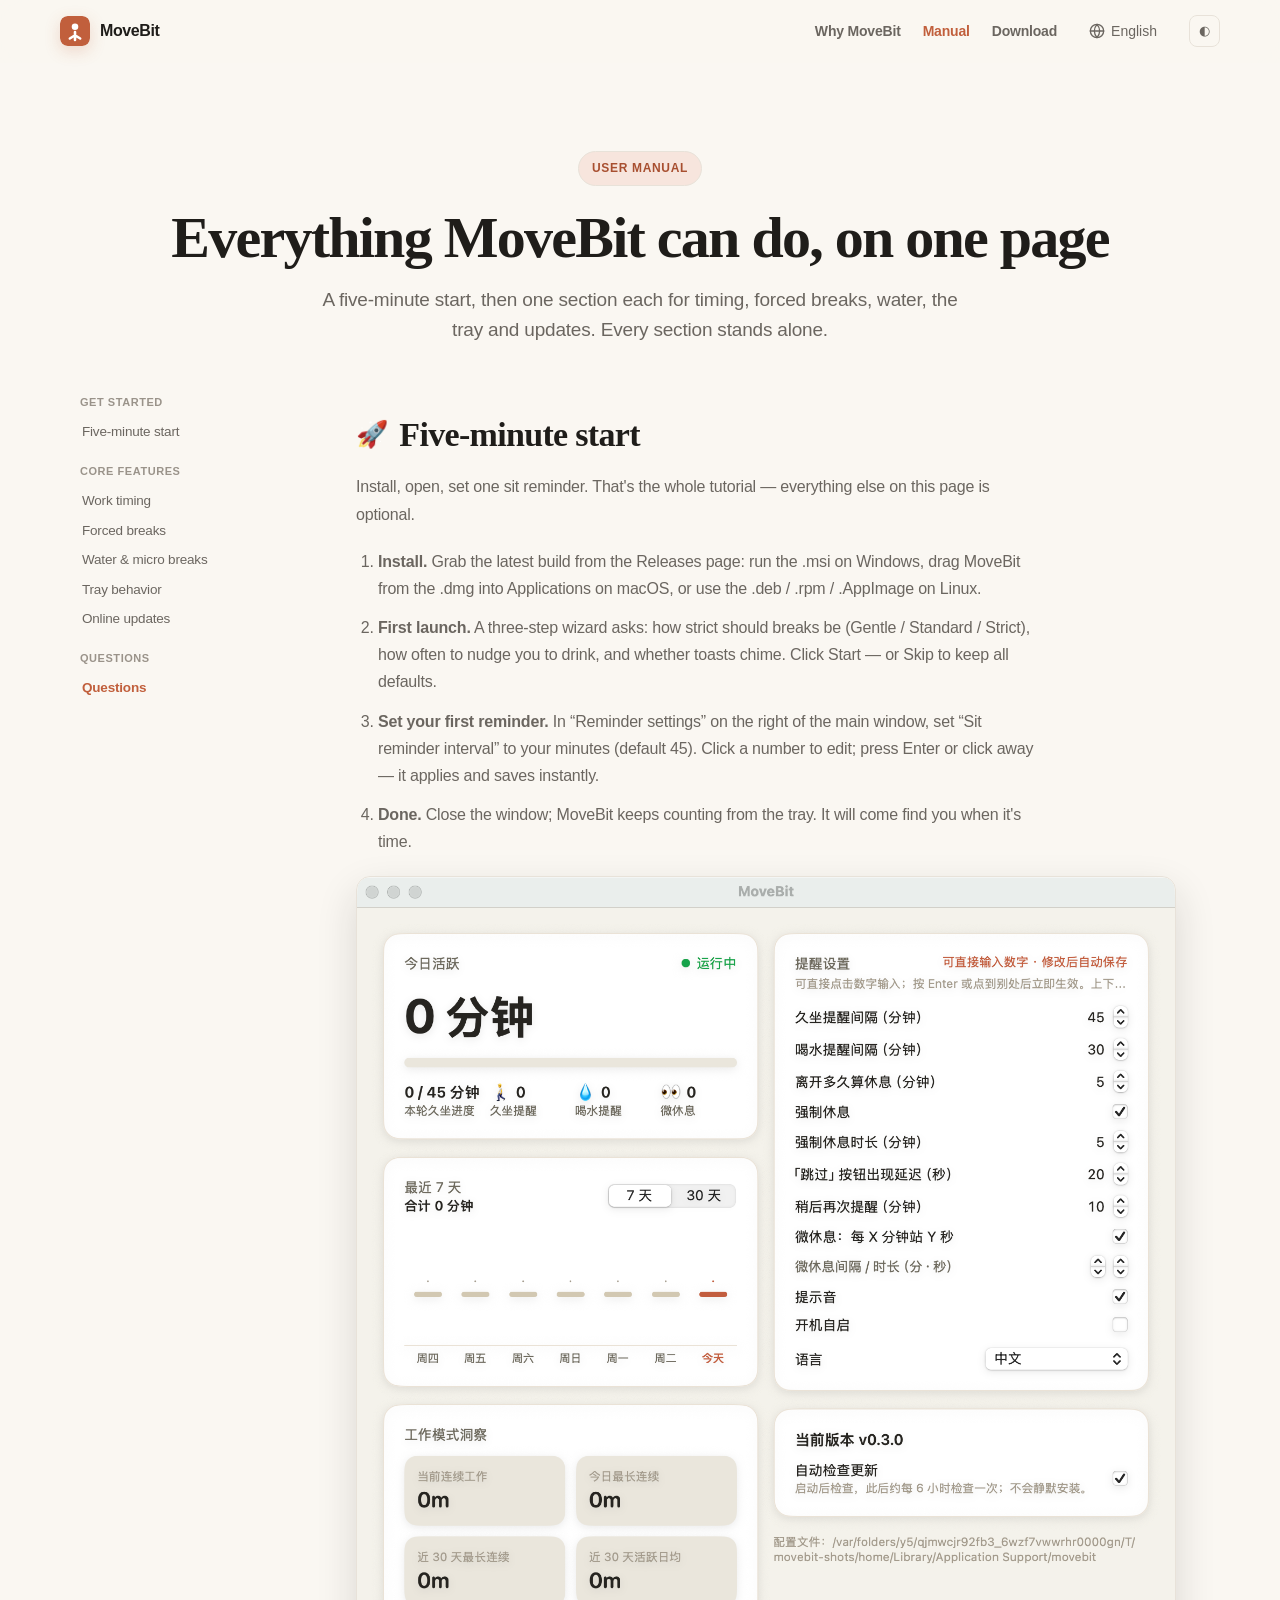
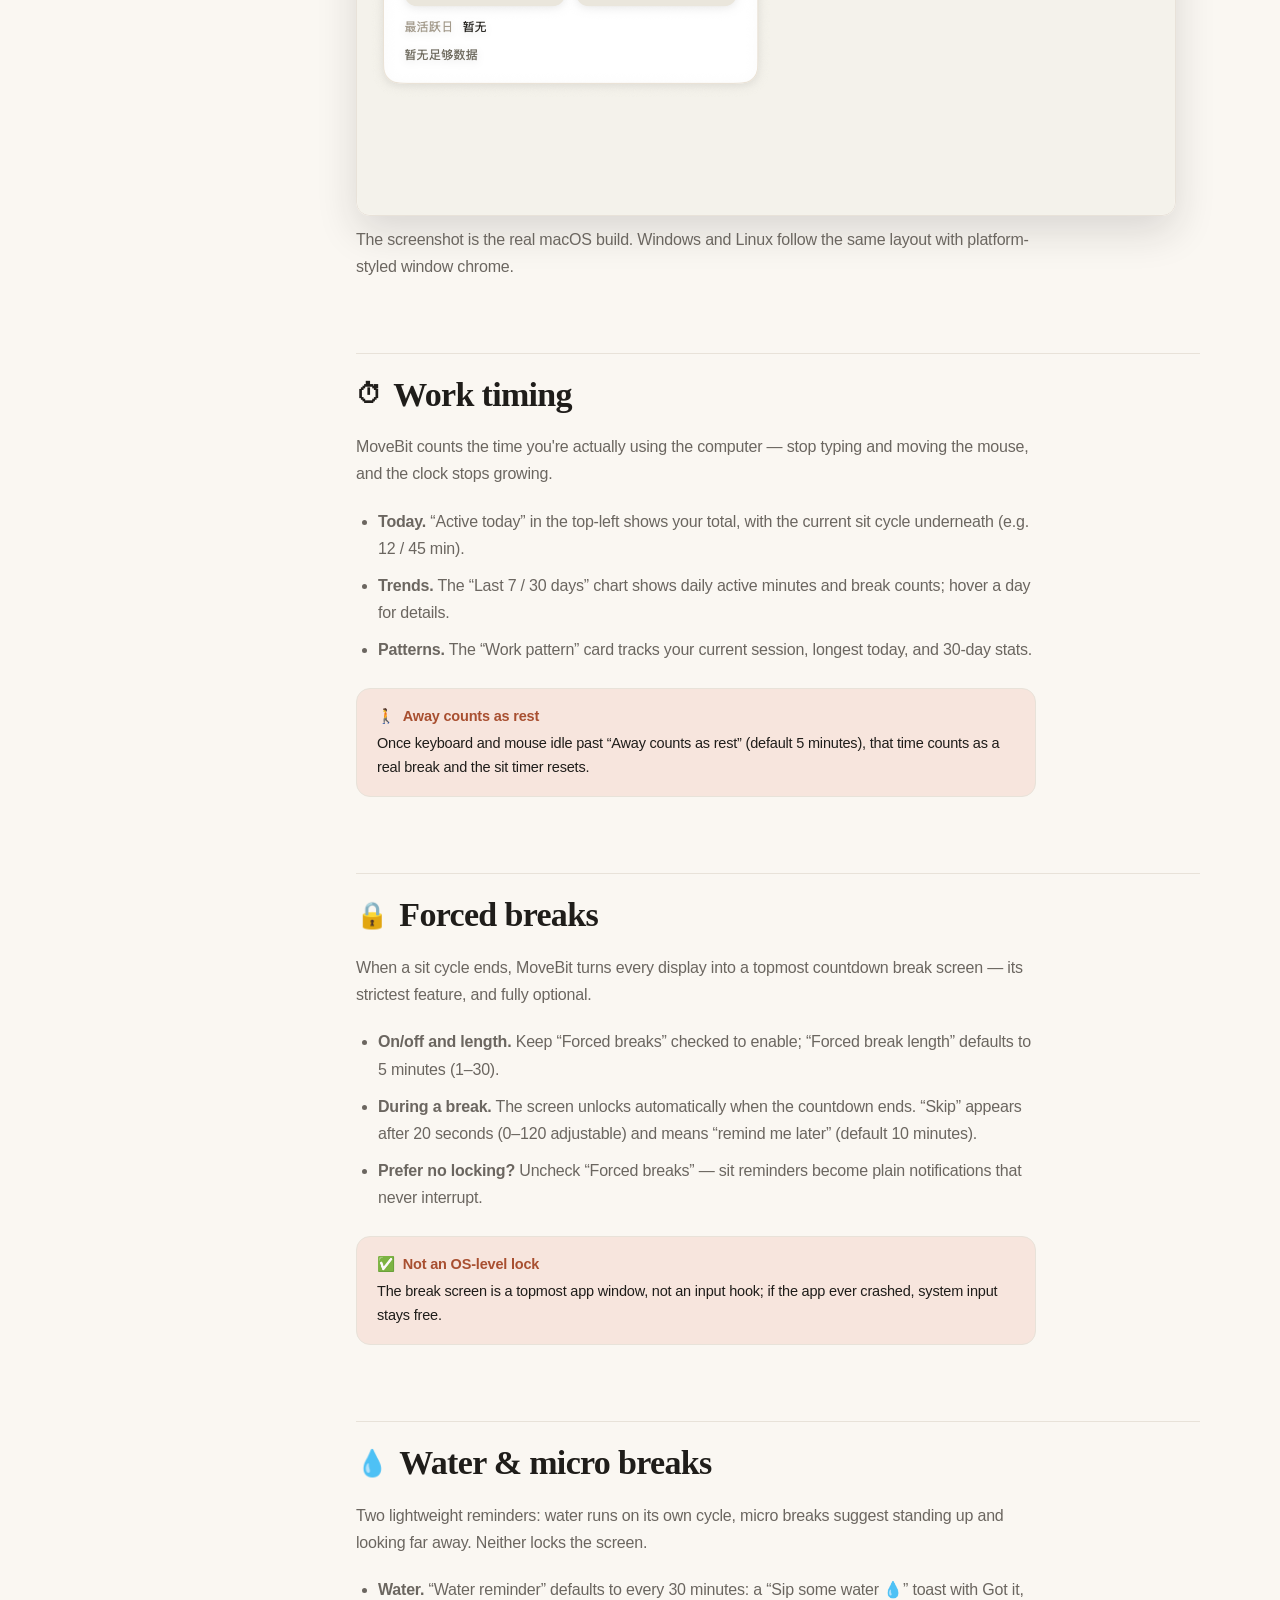
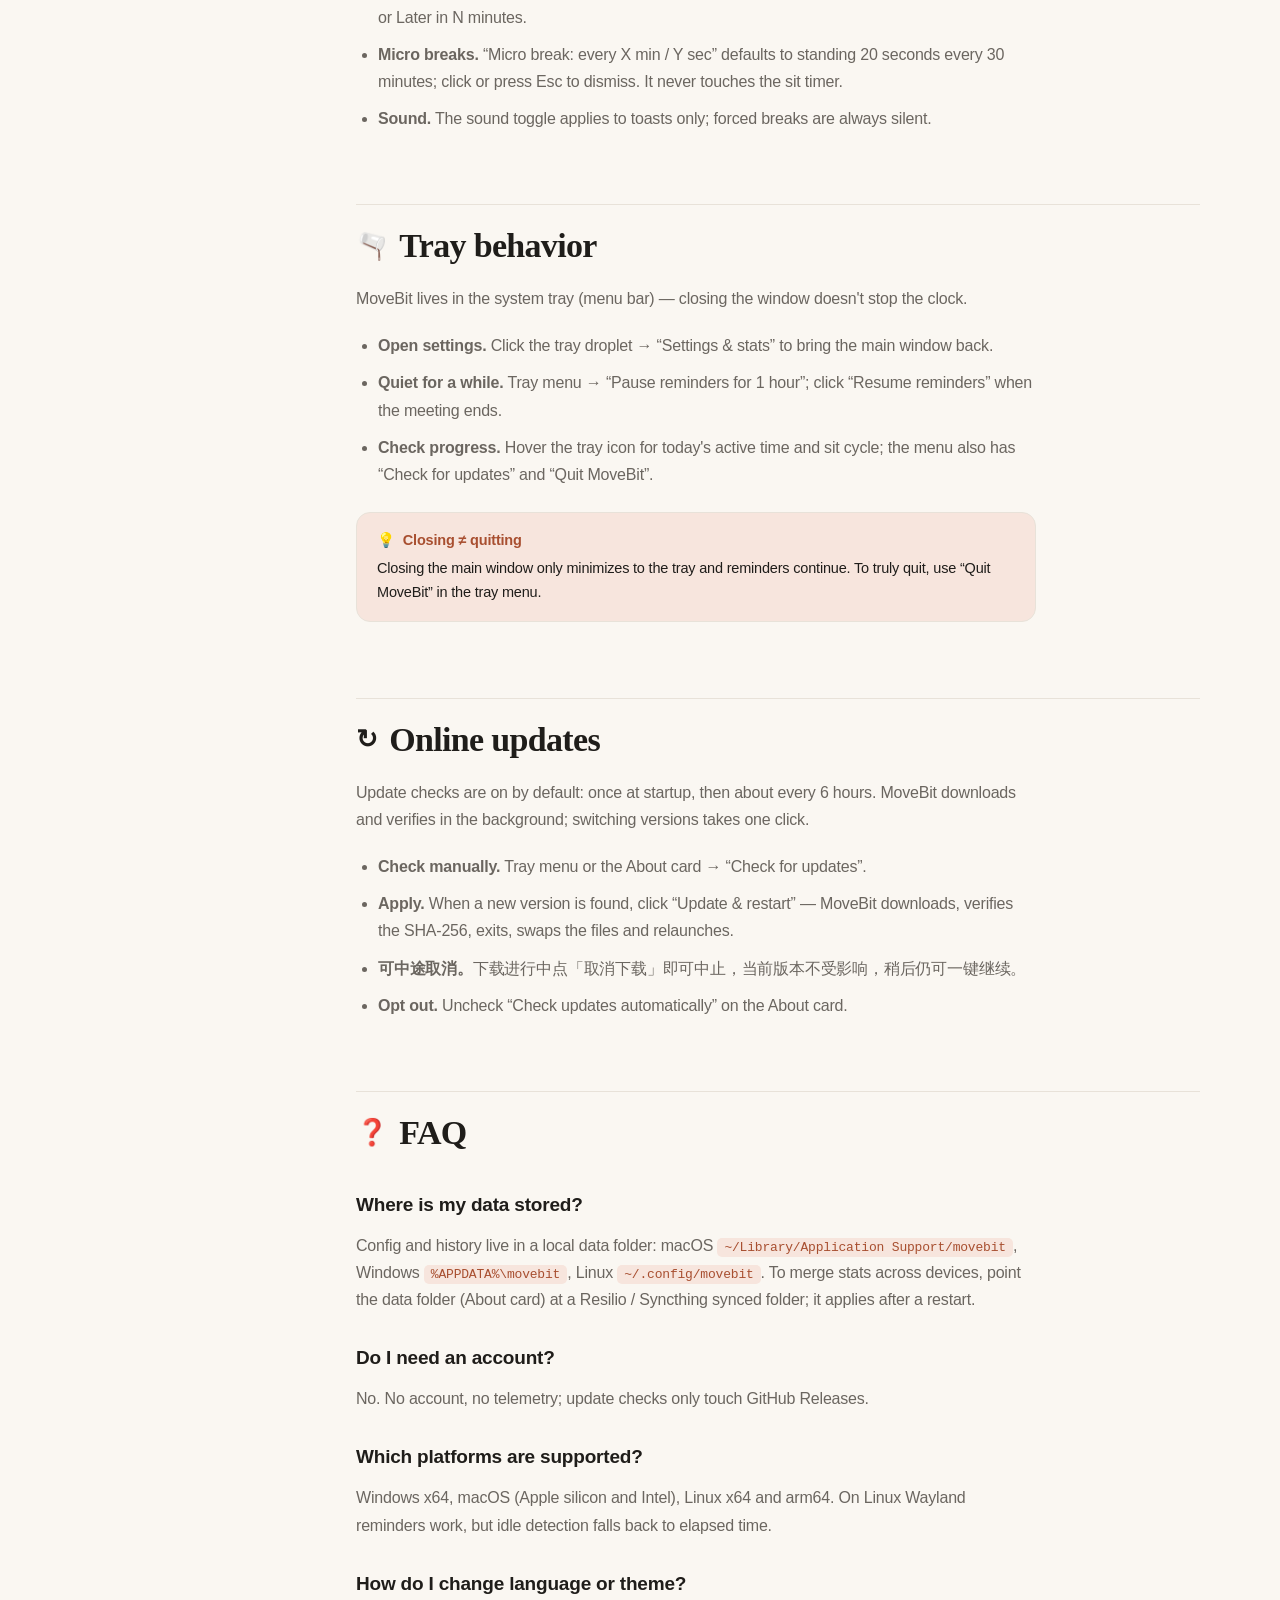
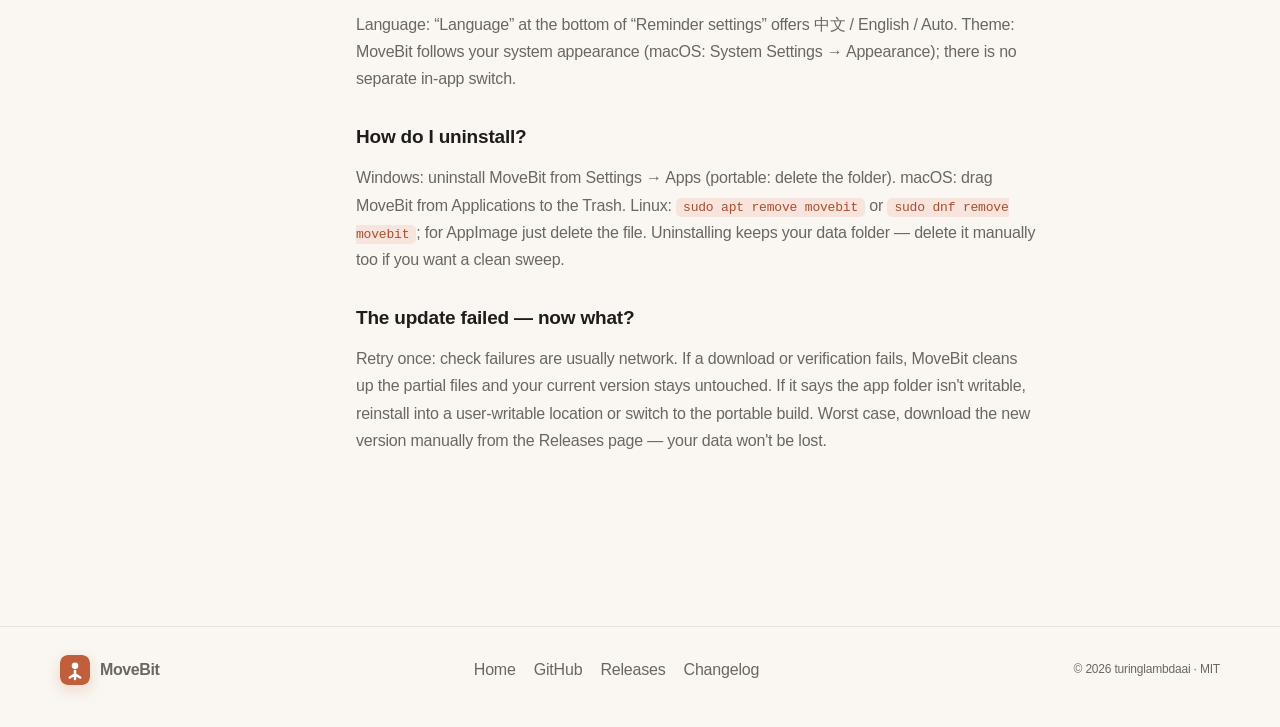
==== commit b3fd79b8: "hosts: real cancel buttons, a 30-minute backstop, and the failure-marker receipt All three hosts gro" ====
--- a/docs/manual.html
+++ b/docs/manual.html
@@ -19,6 +19,15 @@
   </script>
   <link rel="stylesheet" href="styles.css">
   <script>document.documentElement.classList.add('js');</script>
+<script>
+var _hmt = _hmt || [];
+(function() {
+  var hm = document.createElement("script");
+  hm.src = "https://hm.baidu.com/hm.js?8e2445912635226bcba0c400bfb6079d";
+  var s = document.getElementsByTagName("script")[0];
+  s.parentNode.insertBefore(hm, s);
+})();
+</script>
 </head>
 <body class="manual">
 
@@ -156,6 +165,7 @@
         <ul>
           <li data-i18n="upd.u1"><strong>手动检查。</strong>托盘菜单或「关于」卡片 →「检查更新」。</li>
           <li data-i18n="upd.u2"><strong>确认换新。</strong>发现新版本后点「更新并重启」——下载、SHA-256 校验自动完成后，MoveBit 退出、替换文件、重新启动。</li>
+          <li data-i18n="upd.u4"><strong>可中途取消。</strong>下载进行中点「取消下载」即可中止，当前版本不受影响，稍后仍可一键继续。</li>
           <li data-i18n="upd.u3"><strong>自动检查可关。</strong>「关于」卡片取消「自动检查更新」勾选即可。</li>
         </ul>
       </section>
--- a/docs/styles.css
+++ b/docs/styles.css
@@ -223,6 +223,8 @@
 .dl-grid { display: grid; grid-template-columns: repeat(3, 1fr); gap: 14px; }
 .dl-card { display: block; padding: 24px; border: 1px solid var(--line); border-radius: var(--radius); background: var(--bg); transition: .2s var(--ease); }
 .dl-card:hover { border-color: var(--accent); background: var(--surface); box-shadow: var(--shadow-sm); }
+.dl-card.current { border-color: var(--accent); background: var(--surface); box-shadow: var(--shadow-sm); }
+.download-tag.tag-current { border-color: var(--accent); color: var(--accent-strong); background: var(--accent-soft); }
 .download-head { display: flex; align-items: center; justify-content: space-between; gap: 8px; margin-bottom: 12px; }
 .download-head strong { flex: 1; font-size: 16px; }
 .download-tag { flex: none; padding: 3px 9px; border: 1px solid var(--line); border-radius: 999px; color: var(--accent-strong); font-size: 11px; white-space: nowrap; }
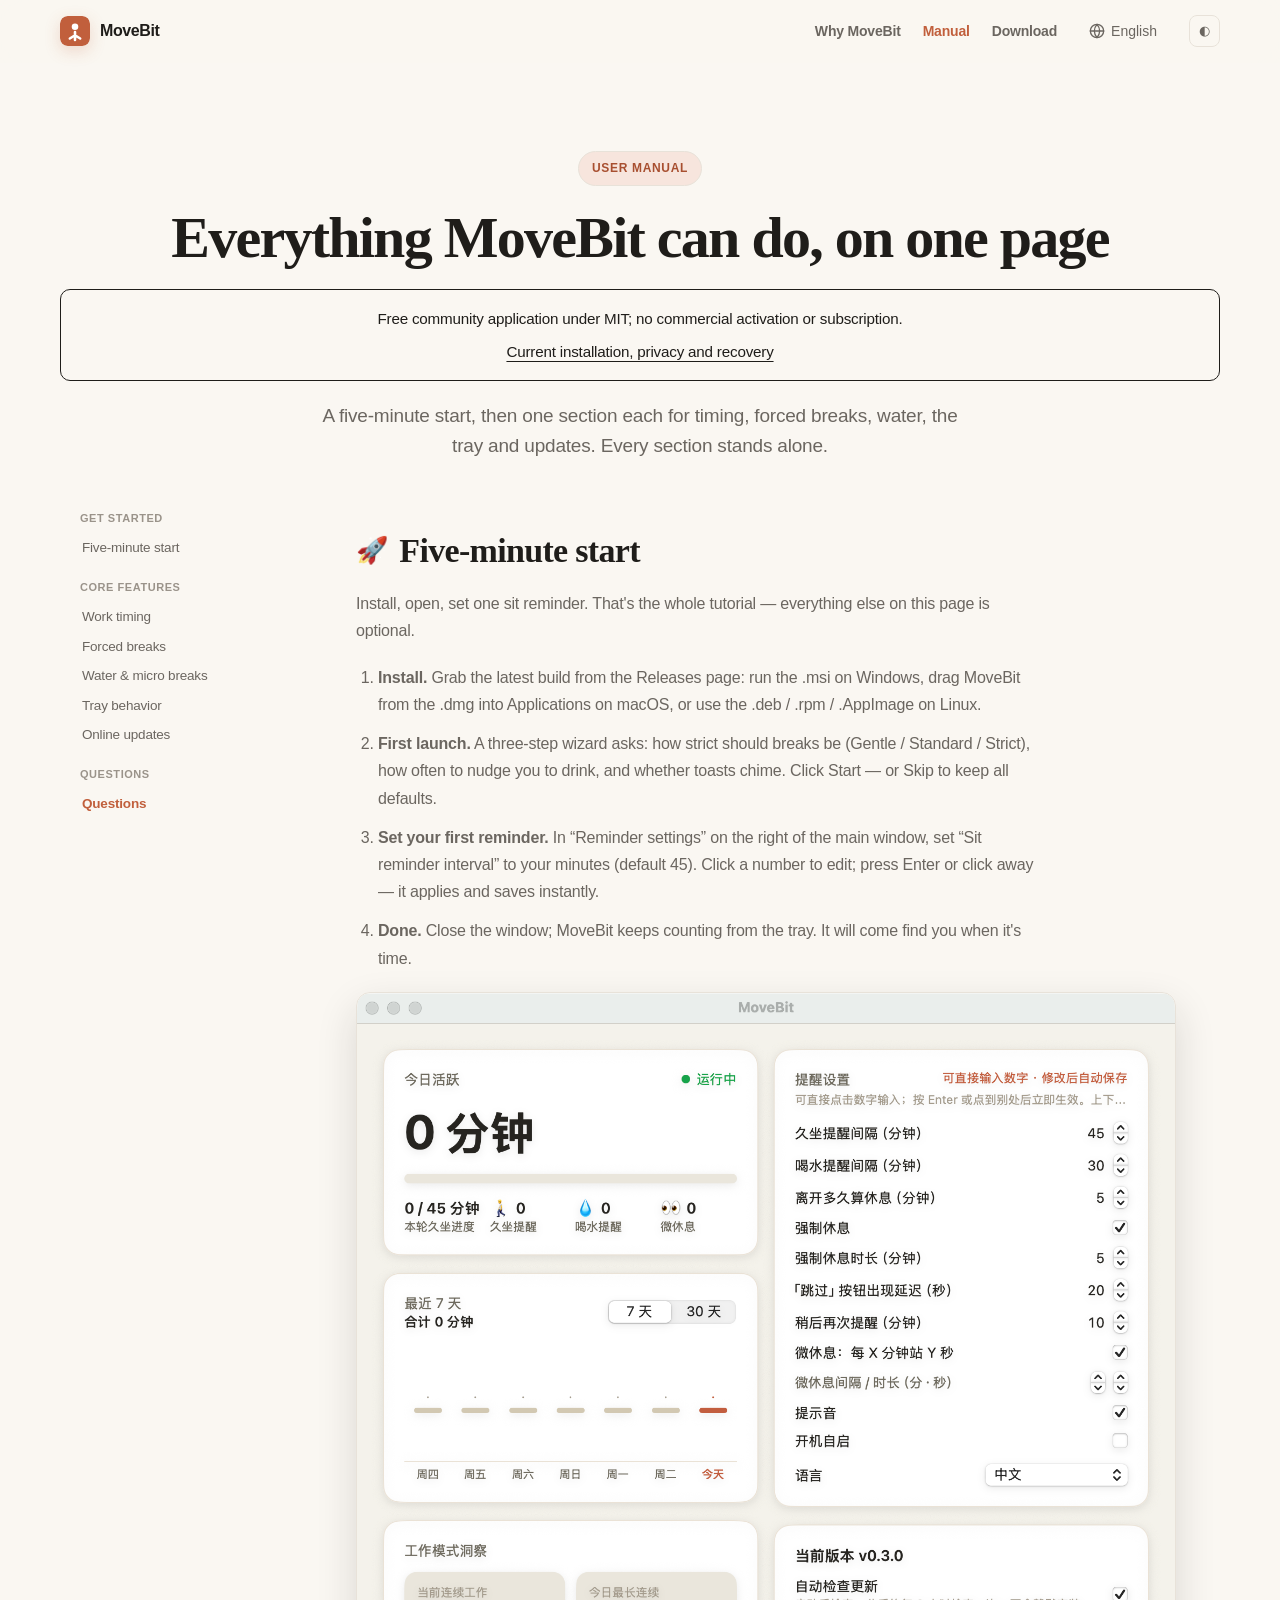
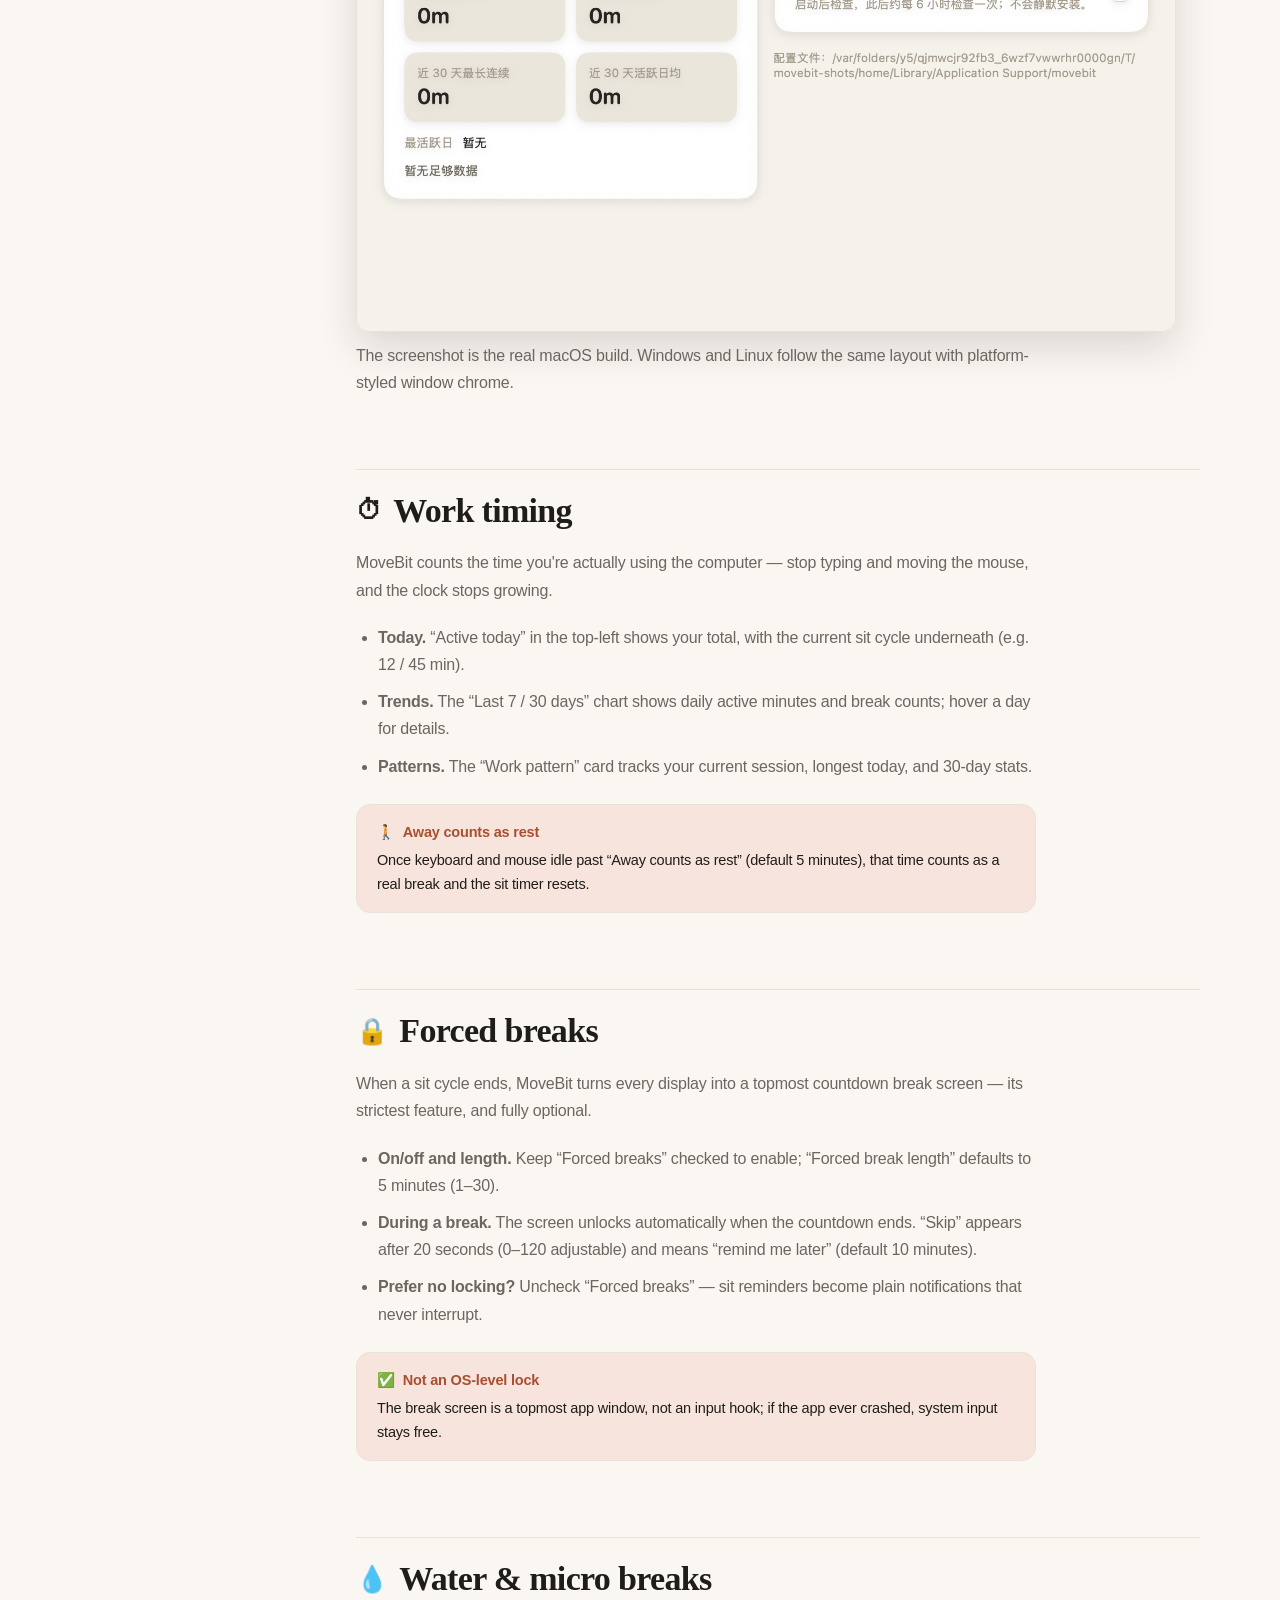
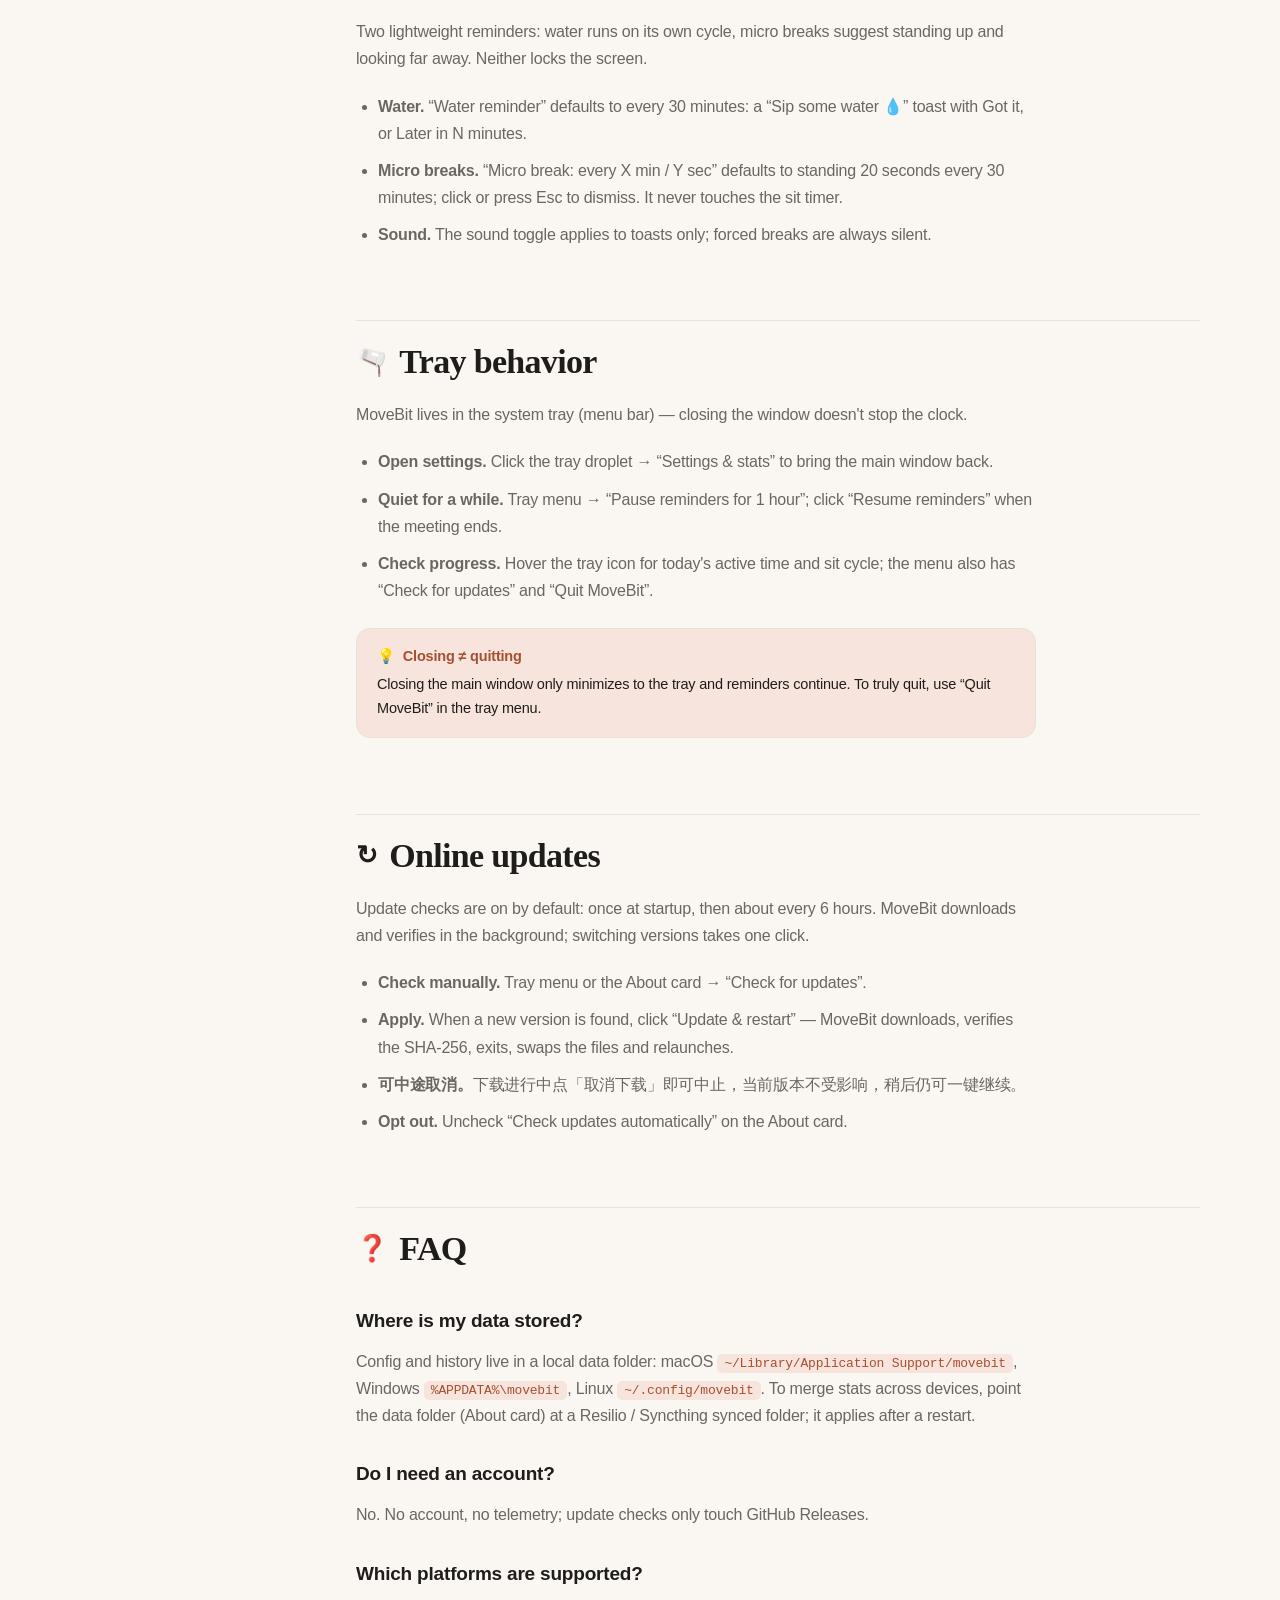
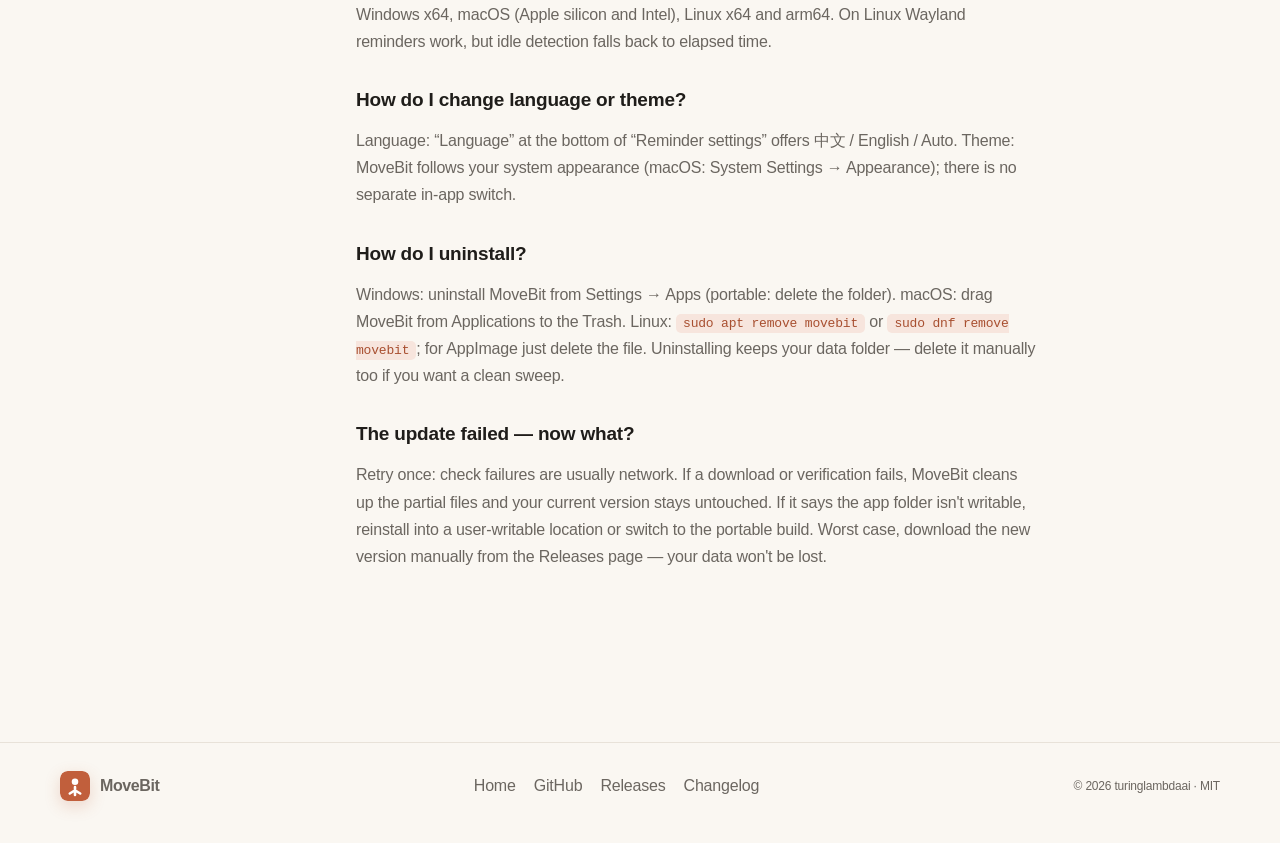
==== commit 47735c85: "docs: complete bilingual product onboarding and customer help Align homepage, README and manuals on " ====
--- a/docs/manual.html
+++ b/docs/manual.html
@@ -28,6 +28,8 @@
   s.parentNode.insertBefore(hm, s);
 })();
 </script>
+<style>.lang-menu li.lang-choice{padding:0}.lang-menu .lang-choice button{display:block;width:100%;padding:8px 12px;border:0;background:transparent;color:inherit;font:inherit;text-align:left;cursor:pointer}.lang-menu .lang-choice button:focus-visible{outline:2px solid currentColor;outline-offset:-2px;border-radius:4px}</style>
+<style>.guide-status{margin:20px 0;padding:16px 20px;border:1px solid currentColor;border-radius:10px;font-size:.95rem;line-height:1.65}.guide-status p{margin:0 0 8px}.guide-status a{text-decoration:underline;text-underline-offset:4px}html:lang(en) .reader-zh,html:lang(zh) .reader-en{display:none!important}</style>
 </head>
 <body class="manual">
 
@@ -51,8 +53,8 @@
                 <span id="current-lang-label">简体中文</span>
             </button>
             <ul class="lang-menu">
-                <li onclick="setLanguage('en')">English</li>
-                <li onclick="setLanguage('zh')">简体中文</li>
+                <li class="lang-choice"><button type="button" onclick="setLanguage('en')">English</button></li>
+                <li class="lang-choice"><button type="button" onclick="setLanguage('zh')">简体中文</button></li>
             </ul>
         </div>
         <button class="theme-btn" id="theme-btn" type="button" aria-label="Toggle theme">◐</button>
@@ -64,6 +66,7 @@
     <div class="container">
       <span class="eyebrow animate" data-i18n="hero.kicker">使用手册</span>
       <h1 class="animate"><span data-i18n="hero.title">MoveBit 能做的事，一页说清</span></h1>
+<aside class="guide-status"><p class="reader-en " lang="en">Free community application under MIT; no commercial activation or subscription.</p><p class="reader-zh " lang="zh">MIT 许可的免费社区应用，不接商业激活或订阅。</p><a class="reader-en" lang="en" href="https://github.com/turinglambdaai/movebit/blob/main/docs/USER-GUIDE.md">Current installation, privacy and recovery</a><a class="reader-zh" lang="zh" href="https://github.com/turinglambdaai/movebit/blob/main/docs/USER-GUIDE.zh-CN.md">当前安装、隐私与恢复</a></aside>
       <p class="lead animate" data-i18n="hero.lead">五分钟上手；工作计时、强制休息、喝水提醒、托盘与更新，各一节。每节独立可读。</p>
     </div>
   </section>
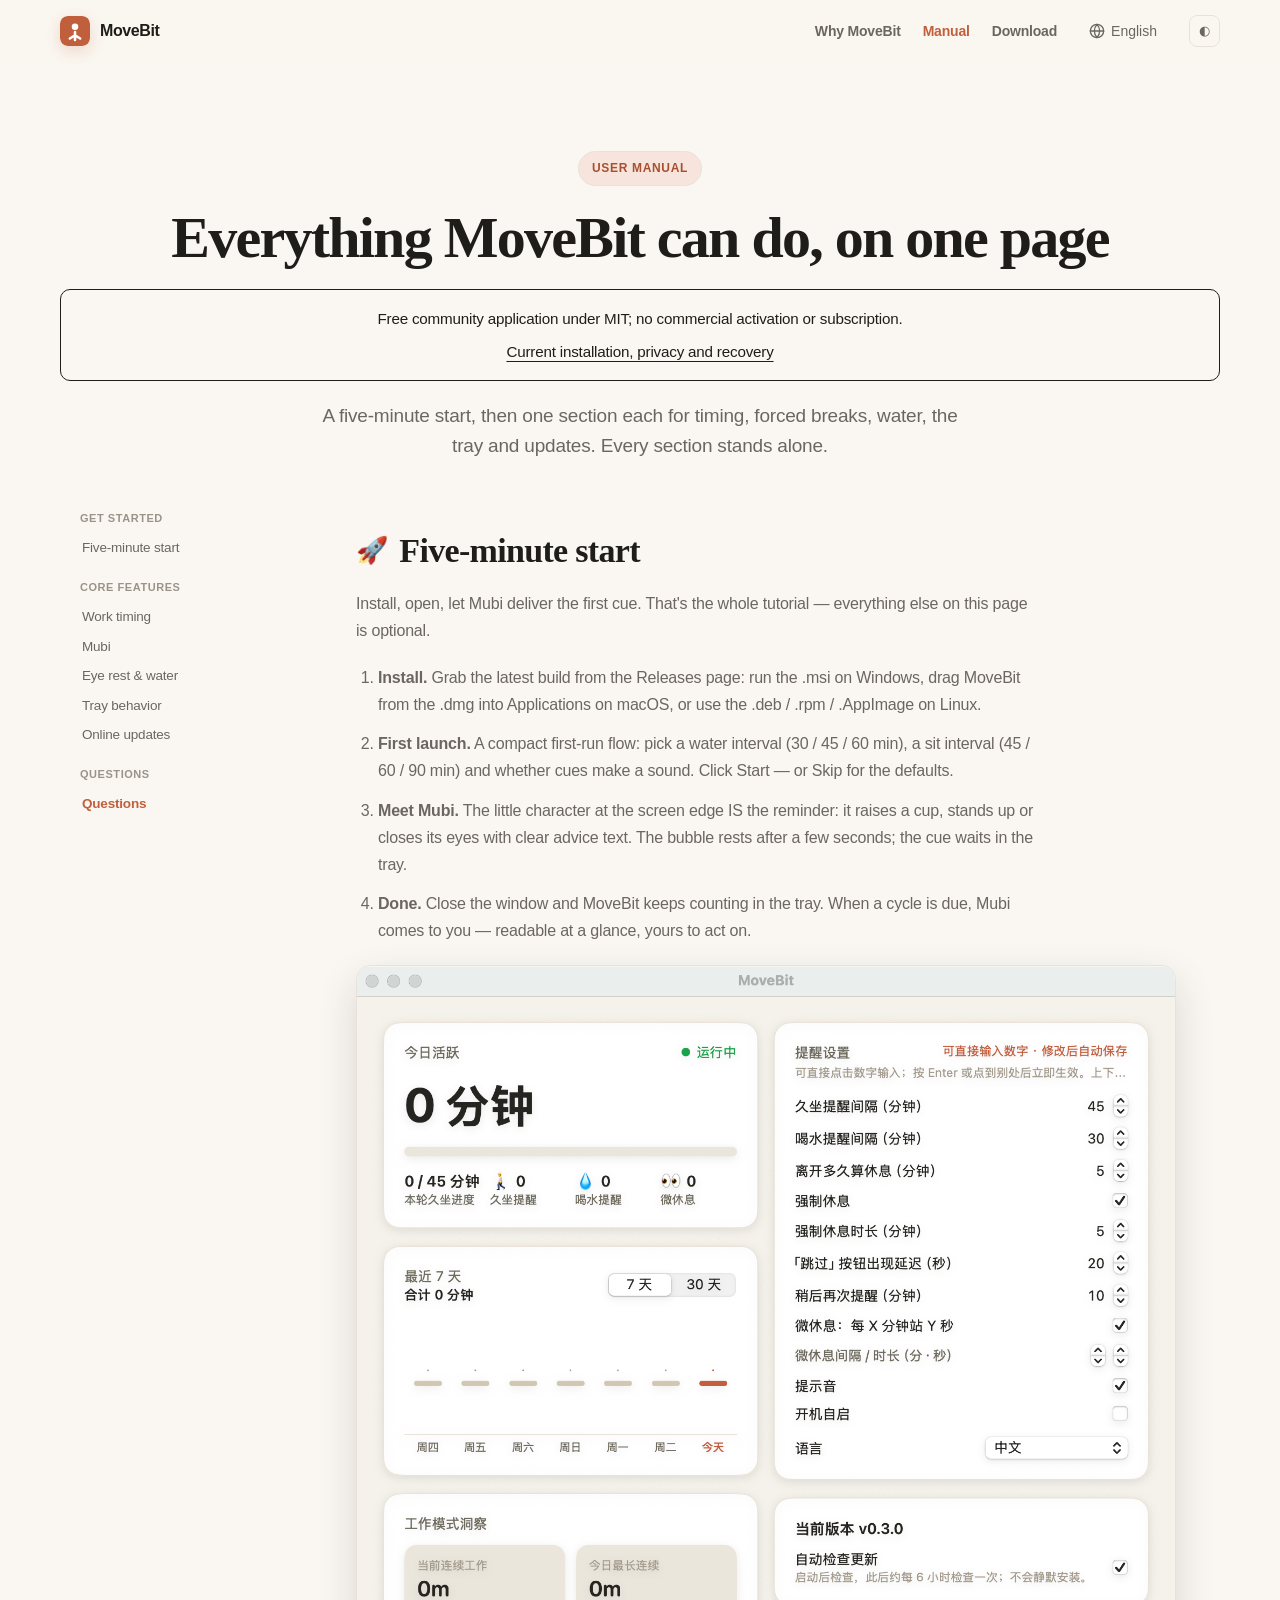
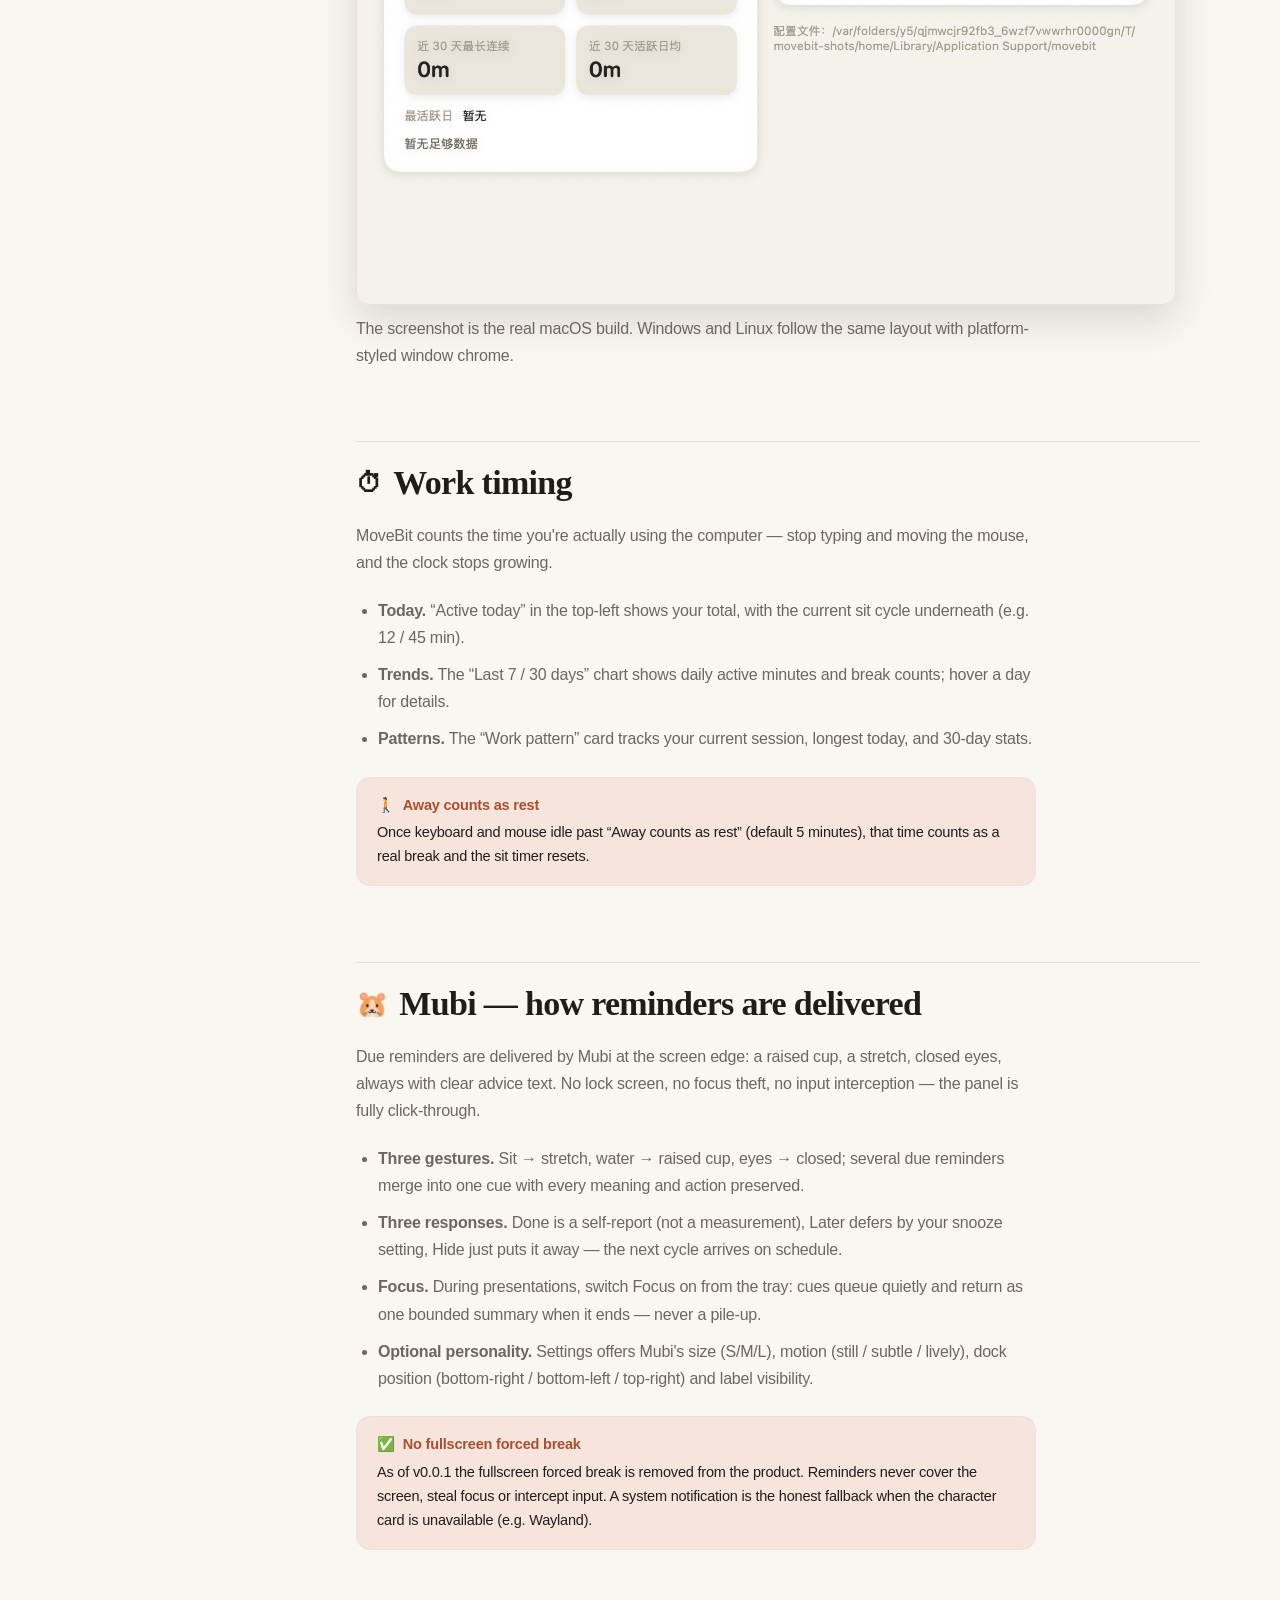
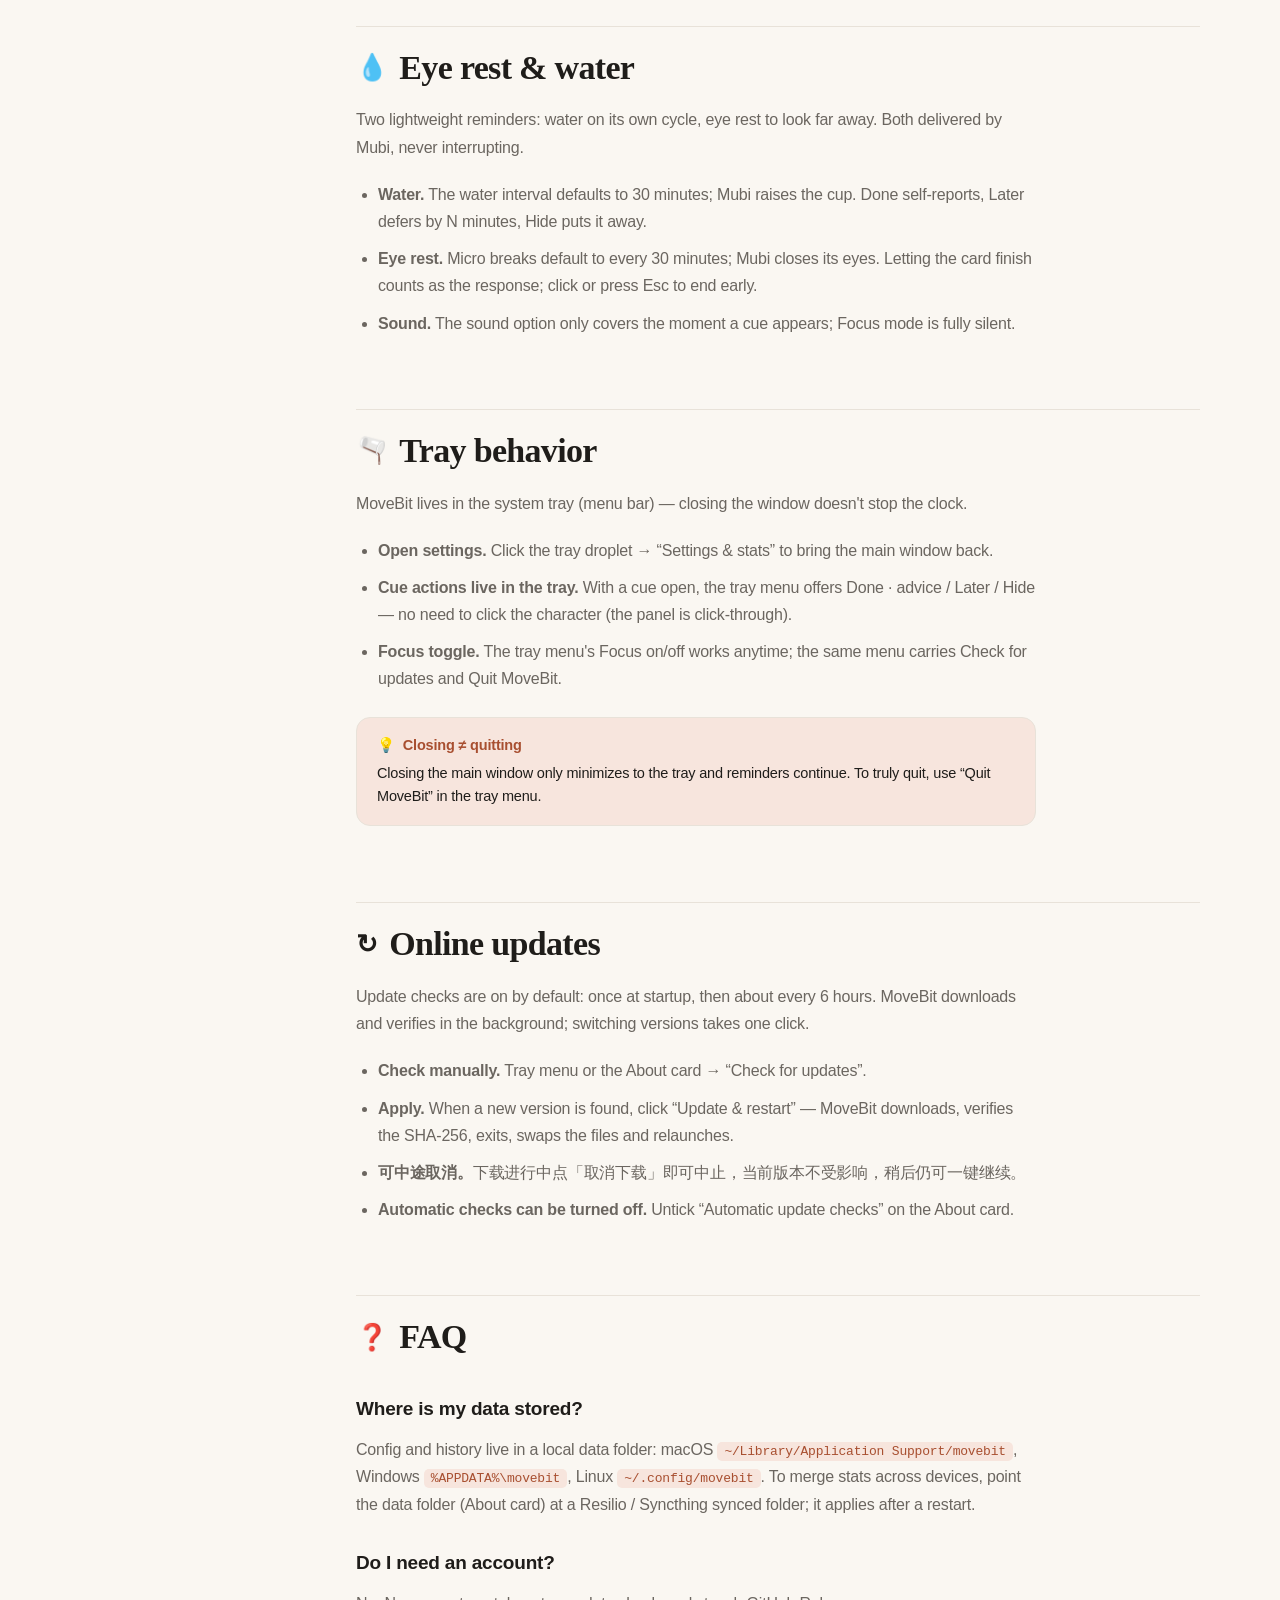
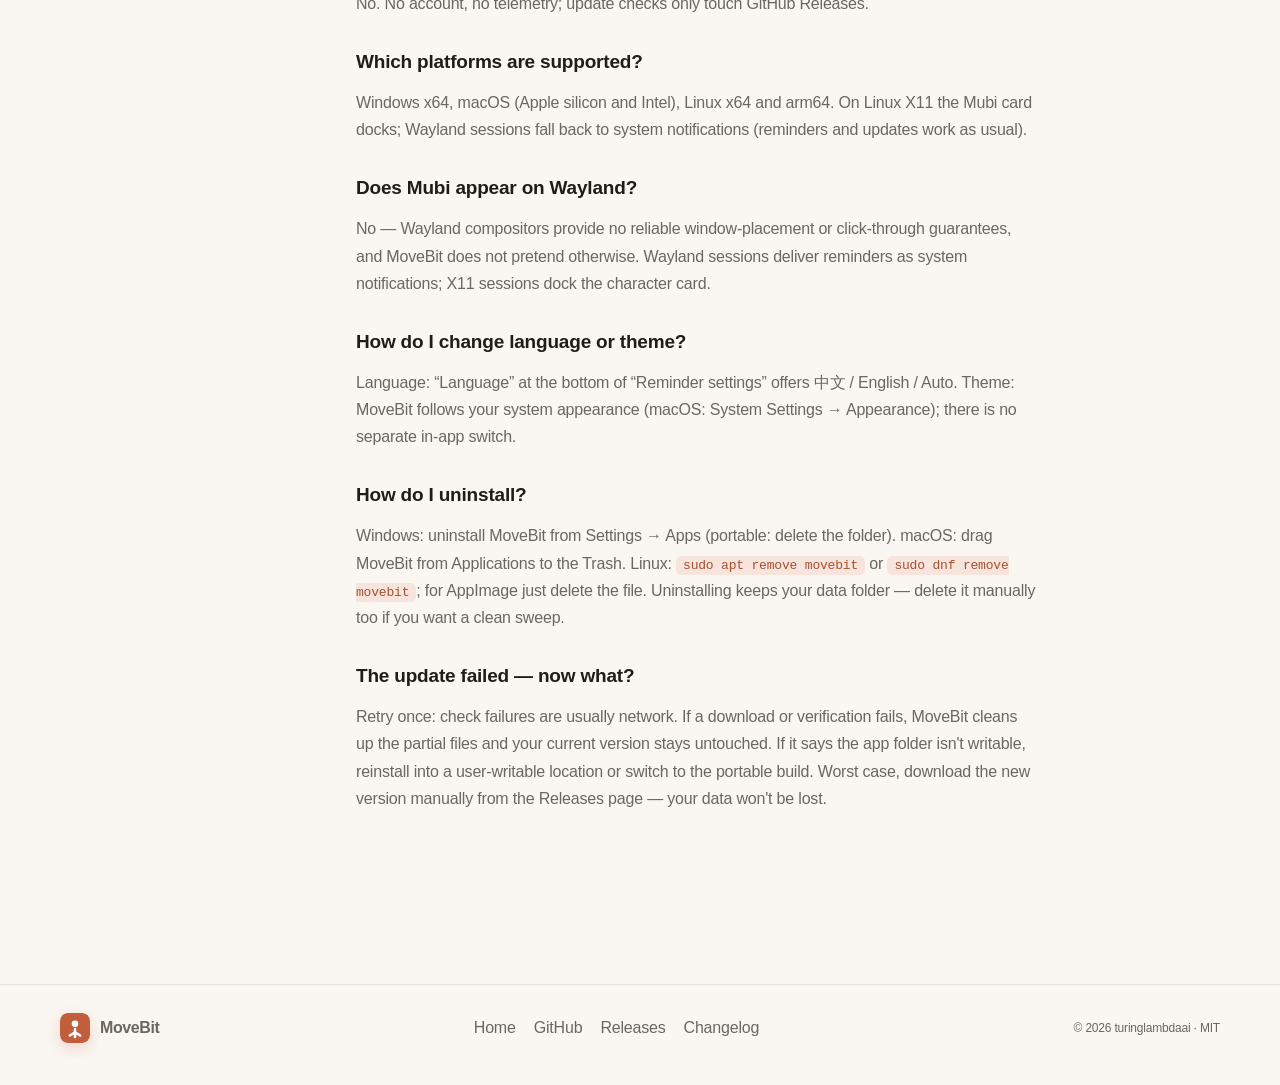
==== commit cb1298c7: "fix(v1): full-body audit — update channel, homepage, docs, guides The full-surface audit for the fre" ====
--- a/docs/manual.html
+++ b/docs/manual.html
@@ -78,8 +78,8 @@
       <a href="#quickstart" data-i18n="toc.quickstart">五分钟上手</a>
       <div class="manual-toc-group" data-i18n="toc.core">核心功能</div>
       <a href="#timing" data-i18n="toc.timing">工作计时</a>
-      <a href="#breaks" data-i18n="toc.breaks">强制休息锁屏</a>
-      <a href="#water" data-i18n="toc.water">喝水与微休息</a>
+      <a href="#breaks" data-i18n="toc.breaks">沐比角色</a>
+      <a href="#water" data-i18n="toc.water">护眼与喝水</a>
       <a href="#tray" data-i18n="toc.tray">托盘行为</a>
       <a href="#updates" data-i18n="toc.updates">在线更新</a>
       <div class="manual-toc-group" data-i18n="toc.faq">疑问解答</div>
@@ -91,12 +91,12 @@
       <!-- =================== 五分钟上手 =================== -->
       <section class="manual-section" id="quickstart">
         <h2 class="manual-h2"><span class="h2-emoji">🚀</span><span data-i18n="qs.title">五分钟上手</span></h2>
-        <p data-i18n="qs.lead">安装、打开、定一个久坐提醒。教程到这里就结束了——本页其余内容都是可选的。</p>
+        <p data-i18n="qs.lead">安装、打开、让沐比送出第一条提醒。教程到这里就结束了——本页其余内容都是可选的。</p>
         <ol>
           <li data-i18n="qs.s1"><strong>安装。</strong>到 <a href="https://github.com/turinglambdaai/movebit/releases/latest">Releases</a> 页下载：Windows 双击 .msi，macOS 把 .dmg 里的 MoveBit 拖进「应用程序」，Linux 用 .deb / .rpm / .AppImage。</li>
-          <li data-i18n="qs.s2"><strong>首次启动。</strong>一个三步向导问你三件事：多久打断你一次（温和 / 标准 / 严格）、多久提醒喝水、要不要提示音。选完点「开始使用」。不想选就点「跳过」，全部用默认值。</li>
-          <li data-i18n="qs.s3"><strong>设置第一个休息提醒。</strong>主窗口右侧「提醒设置」里，把「久坐提醒间隔」改成你要的分钟数（默认 45）。数字可以直接点进去改，按 Enter 或点别处立即生效，自动保存。</li>
-          <li data-i18n="qs.s4"><strong>完成。</strong>关掉窗口，MoveBit 缩进托盘继续计时。到点它自己会来找你。</li>
+          <li data-i18n="qs.s2"><strong>首次启动。</strong>一个小巧的首启流程：定喝水间隔（30 / 45 / 60 分钟）、久坐间隔（45 / 60 / 90 分钟）、要不要提示音。选完点「开始使用」。不想选就点「跳过」，全部用默认值。</li>
+          <li data-i18n="qs.s3"><strong>认识沐比。</strong>屏幕边缘的小家伙就是提醒本身：到点它举杯、起身、闭眼，配一句明确的健康建议。气泡几秒后收起，提醒仍待在托盘里等你处理。</li>
+          <li data-i18n="qs.s4"><strong>完成。</strong>关掉窗口，MoveBit 缩进托盘继续计时。到点沐比会来找你——看一眼就懂，做不做由你。</li>
         </ol>
         <img src="img/movebit-main-light.png"
              alt="MoveBit 主窗口（macOS）：今日活跃、最近 7 天图表、工作模式洞察与提醒设置"
@@ -122,27 +122,28 @@
 
       <!-- =================== 强制休息锁屏 =================== -->
       <section class="manual-section" id="breaks">
-        <h2 class="manual-h2"><span class="h2-emoji">🔒</span><span data-i18n="breaks.title">强制休息锁屏</span></h2>
-        <p data-i18n="breaks.lead">久坐到点后，MoveBit 把所有显示器换成置顶的倒计时休息屏——这是它最硬核的功能，也是可关的。</p>
+        <h2 class="manual-h2"><span class="h2-emoji">🐹</span><span data-i18n="breaks.title">沐比角色（提醒的交付方式）</span></h2>
+        <p data-i18n="breaks.lead">到点的提醒由沐比在屏幕边缘交付：喝水举杯、起身拉伸、护眼闭眼，配一句明确的建议文字。它不锁屏、不抢焦点、不拦截输入——面板整体鼠标穿透。</p>
         <ul>
-          <li data-i18n="breaks.u1"><strong>开关与时长。</strong>「提醒设置」里保留「强制休息」勾选即启用；「强制休息时长」默认 5 分钟，可调 1–30 分钟。</li>
-          <li data-i18n="breaks.u2"><strong>休息中。</strong>倒计时结束自动解锁。「跳过」按钮延迟 20 秒出现（可调 0–120 秒），点它等于「稍后再提醒」（默认 10 分钟）。</li>
-          <li data-i18n="breaks.u3"><strong>不想要锁屏？</strong>取消「强制休息」勾选，久坐到点只弹通知条，不打断操作。</li>
+          <li data-i18n="breaks.u1"><strong>三种手势。</strong>久坐→起身拉伸、喝水→举小蓝杯、护眼→闭眼远眺；多个提醒同时到期会合并成一条，含义与操作全部保留。</li>
+          <li data-i18n="breaks.u2"><strong>三种回应。</strong>「做到了」是自我报告（不代表实测完成），「稍后」把提醒按设定延后，「隐藏」只是收起——下个周期照常来。</li>
+          <li data-i18n="breaks.u3"><strong>专注模式。</strong>演示、会议时从托盘开「专注」：提醒安静排队，退出专注后合并成一条有界汇总，绝不堆积轰炸。</li>
+          <li data-i18n="breaks.u4"><strong>个性可选。</strong>「提醒设置」里可调沐比尺寸（S/M/L）、动效（静止 / 轻柔 / 活泼）、停靠位置（右下 / 左下 / 右上）与标签显示。</li>
         </ul>
         <div class="callout">
-          <div class="callout-title">✅ <span data-i18n="breaks.callout.title">不是系统级锁死</span></div>
-          <span data-i18n="breaks.callout.body">休息屏是置顶应用窗口，不是操作系统输入钩子；应用异常退出不会留下全局锁死状态。</span>
+          <div class="callout-title">✅ <span data-i18n="breaks.callout.title">没有全屏强制休息</span></div>
+          <span data-i18n="breaks.callout.body">v0.0.1 起全屏强制休息已从产品移除：无论何时，提醒都不会遮盖屏幕、抢夺焦点或拦截输入。系统通知是角色卡不可用时的诚实回退（如 Wayland）。</span>
         </div>
       </section>
 
       <!-- =================== 喝水与微休息 =================== -->
       <section class="manual-section" id="water">
-        <h2 class="manual-h2"><span class="h2-emoji">💧</span><span data-i18n="water.title">喝水与微休息</span></h2>
-        <p data-i18n="water.lead">两个轻量提醒：喝水按独立周期循环，微休息建议你站起来看看远处。它们都不锁定屏幕。</p>
+        <h2 class="manual-h2"><span class="h2-emoji">💧</span><span data-i18n="water.title">护眼与喝水</span></h2>
+        <p data-i18n="water.lead">两个轻量提醒：喝水按独立周期循环，护眼建议你看向远处。它们都由沐比交付，从不打断操作。</p>
         <ul>
-          <li data-i18n="water.u1"><strong>喝水。</strong>「喝水提醒间隔」默认 30 分钟，到点弹一条「喝口水吧 💧」，点「知道了」收下，或「稍后 N 分钟」延后。</li>
-          <li data-i18n="water.u2"><strong>微休息。</strong>「微休息：每 X 分钟站 Y 秒」默认每 30 分钟提醒站 20 秒，点击或按 Esc 收起；它不打断久坐计时。</li>
-          <li data-i18n="water.u3"><strong>提示音。</strong>「提示音」只作用于弹窗；强制休息永远静默。</li>
+          <li data-i18n="water.u1"><strong>喝水。</strong>「喝水提醒间隔」默认 30 分钟，到点沐比举杯；「做到了」自我报告，「稍后 N 分钟」延后，「隐藏」收起。</li>
+          <li data-i18n="water.u2"><strong>护眼。</strong>「微休息」默认每 30 分钟一次，沐比闭上眼睛提醒你看向远处；卡片自然走完即算回应，点击或按 Esc 提前收起。</li>
+          <li data-i18n="water.u3"><strong>提示音。</strong>「提示音」只作用于提醒出现的一刻；专注模式下一切静默。</li>
         </ul>
       </section>
 
@@ -152,8 +153,8 @@
         <p data-i18n="tray.lead">MoveBit 平时住在系统托盘（菜单栏），不占任务栏——关掉窗口它仍在计时。</p>
         <ul>
           <li data-i18n="tray.u1"><strong>打开设置。</strong>点托盘水滴图标 →「设置与统计」，主窗口随即打开。</li>
-          <li data-i18n="tray.u2"><strong>临时安静。</strong>托盘菜单 →「暂停提醒 1 小时」；会议结束点「恢复提醒」。</li>
-          <li data-i18n="tray.u3"><strong>看进度。</strong>悬停托盘图标可看到今日活跃与久坐周期；右键菜单里也有「检查更新」和「退出 MoveBit」。</li>
+          <li data-i18n="tray.u2"><strong>提醒动作常在。</strong>有提醒待处理时，托盘菜单出现「做到了 · 建议 / 稍后 / 隐藏」，不依赖鼠标点中角色本身（面板是穿透的）。</li>
+          <li data-i18n="tray.u3"><strong>专注开关。</strong>托盘菜单「开启 / 关闭专注」随时可用；此外右键菜单里也有「检查更新」和「退出 MoveBit」。</li>
         </ul>
         <div class="callout">
           <div class="callout-title">💡 <span data-i18n="tray.callout.title">关窗口 ≠ 退出</span></div>
@@ -184,7 +185,10 @@
         <p data-i18n="faq.a.account">不需要。没有账户，没有遥测；更新检查只访问 GitHub Releases。</p>
 
         <h3 class="manual-h3" data-i18n="faq.q.platforms">支持哪些平台？</h3>
-        <p data-i18n="faq.a.platforms">Windows x64、macOS（Apple silicon 与 Intel）、Linux x64 与 arm64。Linux Wayland 下提醒正常，但空闲检测退化为自然时间。</p>
+        <p data-i18n="faq.a.platforms">Windows x64、macOS（Apple silicon 与 Intel）、Linux x64 与 arm64。Linux X11 下沐比角色卡停靠显示；Wayland 会话回退为系统通知（提醒与更新照常工作）。</p>
+
+        <h3 class="manual-h3" data-i18n="faq.q.wayland">沐比会在 Wayland 上出现吗？</h3>
+        <p data-i18n="faq.a.wayland">不会——Wayland 合成器不提供可靠的窗口定位与穿透保证，MoveBit 不假装能做到。Wayland 会话的提醒以系统通知交付；X11 会话角色卡正常停靠。</p>
 
         <h3 class="manual-h3" data-i18n="faq.q.lang">怎么改语言和主题？</h3>
         <p data-i18n="faq.a.lang">语言：主窗口「提醒设置」最下方「语言」可选中文 / English / 跟随系统。深浅色：跟随系统外观设置（macOS「系统设置 → 外观」），应用内不再单独提供切换。</p>
@@ -219,15 +223,15 @@
         "hero.lead": "五分钟上手；工作计时、强制休息、喝水提醒、托盘与更新，各一节。每节独立可读。",
         "toc.start": "上手", "toc.quickstart": "五分钟上手",
         "toc.core": "核心功能",
-        "toc.timing": "工作计时", "toc.breaks": "强制休息锁屏", "toc.water": "喝水与微休息",
+        "toc.timing": "工作计时", "toc.breaks": "沐比角色", "toc.water": "护眼与喝水",
         "toc.tray": "托盘行为", "toc.updates": "在线更新",
         "toc.faq": "疑问解答", "faq.title.toc": "常见问题",
         "qs.title": "五分钟上手",
-        "qs.lead": "安装、打开、定一个久坐提醒。教程到这里就结束了——本页其余内容都是可选的。",
+        "qs.lead": "安装、打开、让沐比送出第一条提醒。教程到这里就结束了——本页其余内容都是可选的。",
         "qs.s1": "<strong>安装。</strong>到 <a href='https://github.com/turinglambdaai/movebit/releases/latest'>Releases</a> 页下载：Windows 双击 .msi，macOS 把 .dmg 里的 MoveBit 拖进「应用程序」，Linux 用 .deb / .rpm / .AppImage。",
-        "qs.s2": "<strong>首次启动。</strong>一个三步向导问你三件事：多久打断你一次（温和 / 标准 / 严格）、多久提醒喝水、要不要提示音。选完点「开始使用」。不想选就点「跳过」，全部用默认值。",
-        "qs.s3": "<strong>设置第一个休息提醒。</strong>主窗口右侧「提醒设置」里，把「久坐提醒间隔」改成你要的分钟数（默认 45）。数字可以直接点进去改，按 Enter 或点别处立即生效，自动保存。",
-        "qs.s4": "<strong>完成。</strong>关掉窗口，MoveBit 缩进托盘继续计时。到点它自己会来找你。",
+        "qs.s2": "<strong>首次启动。</strong>一个小巧的首启流程：定喝水间隔（30 / 45 / 60 分钟）、久坐间隔（45 / 60 / 90 分钟）、要不要提示音。选完点「开始使用」。不想选就点「跳过」，全部用默认值。",
+        "qs.s3": "<strong>认识沐比。</strong>屏幕边缘的小家伙就是提醒本身：到点它举杯、起身、闭眼，配一句明确的健康建议。气泡几秒后收起，提醒仍待在托盘里等你处理。",
+        "qs.s4": "<strong>完成。</strong>关掉窗口，MoveBit 缩进托盘继续计时。到点沐比会来找你——看一眼就懂，做不做由你。",
         "qs.shot.alt": "MoveBit 主窗口（macOS）：今日活跃、最近 7 天图表、工作模式洞察与提醒设置",
         "qs.hint": "截图为真实的 macOS 版本。Windows 与 Linux 布局相同，窗口边框随平台风格。",
         "timing.title": "工作计时",
@@ -237,23 +241,23 @@
         "timing.u3": "<strong>看模式。</strong>「工作模式洞察」卡片给出当前连续工作、今日最长连续和近 30 天概况。",
         "timing.callout.title": "离开就是休息",
         "timing.callout.body": "键鼠空闲超过「离开多久算休息」（默认 5 分钟），这段时间算作真正的休息，久坐计时自动重置。",
-        "breaks.title": "强制休息锁屏",
-        "breaks.lead": "久坐到点后，MoveBit 把所有显示器换成置顶的倒计时休息屏——这是它最硬核的功能，也是可关的。",
-        "breaks.u1": "<strong>开关与时长。</strong>「提醒设置」里保留「强制休息」勾选即启用；「强制休息时长」默认 5 分钟，可调 1–30 分钟。",
-        "breaks.u2": "<strong>休息中。</strong>倒计时结束自动解锁。「跳过」按钮延迟 20 秒出现（可调 0–120 秒），点它等于「稍后再提醒」（默认 10 分钟）。",
-        "breaks.u3": "<strong>不想要锁屏？</strong>取消「强制休息」勾选，久坐到点只弹通知条，不打断操作。",
-        "breaks.callout.title": "不是系统级锁死",
-        "breaks.callout.body": "休息屏是置顶应用窗口，不是操作系统输入钩子；应用异常退出不会留下全局锁死状态。",
-        "water.title": "喝水与微休息",
-        "water.lead": "两个轻量提醒：喝水按独立周期循环，微休息建议你站起来看看远处。它们都不锁定屏幕。",
-        "water.u1": "<strong>喝水。</strong>「喝水提醒间隔」默认 30 分钟，到点弹一条「喝口水吧 💧」，点「知道了」收下，或「稍后 N 分钟」延后。",
-        "water.u2": "<strong>微休息。</strong>「微休息：每 X 分钟站 Y 秒」默认每 30 分钟提醒站 20 秒，点击或按 Esc 收起；它不打断久坐计时。",
-        "water.u3": "<strong>提示音。</strong>「提示音」只作用于弹窗；强制休息永远静默。",
+        "breaks.title": "沐比角色（提醒的交付方式）",
+        "breaks.lead": "到点的提醒由沐比在屏幕边缘交付：喝水举杯、起身拉伸、护眼闭眼，配一句明确的建议文字。它不锁屏、不抢焦点、不拦截输入——面板整体鼠标穿透。",
+        "breaks.u1": "<strong>三种手势。</strong>久坐→起身拉伸、喝水→举小蓝杯、护眼→闭眼远眺；多个提醒同时到期会合并成一条，含义与操作全部保留。",
+        "breaks.u2": "<strong>三种回应。</strong>「做到了」是自我报告（不代表实测完成），「稍后」把提醒按设定延后，「隐藏」只是收起——下个周期照常来。",
+        "breaks.u3": "<strong>专注模式。</strong>演示、会议时从托盘开「专注」：提醒安静排队，退出专注后合并成一条有界汇总，绝不堆积轰炸。",
+        "breaks.callout.title": "没有全屏强制休息",
+        "breaks.callout.body": "v0.0.1 起全屏强制休息已从产品移除：无论何时，提醒都不会遮盖屏幕、抢夺焦点或拦截输入。系统通知是角色卡不可用时的诚实回退（如 Wayland）。",
+        "water.title": "护眼与喝水",
+        "water.lead": "两个轻量提醒：喝水按独立周期循环，护眼建议你看向远处。它们都由沐比交付，从不打断操作。",
+        "water.u1": "<strong>喝水。</strong>「喝水提醒间隔」默认 30 分钟，到点沐比举杯；「做到了」自我报告，「稍后 N 分钟」延后，「隐藏」收起。",
+        "water.u2": "<strong>护眼。</strong>「微休息」默认每 30 分钟一次，沐比闭上眼睛提醒你看向远处；卡片自然走完即算回应，点击或按 Esc 提前收起。",
+        "water.u3": "<strong>提示音。</strong>「提示音」只作用于提醒出现的一刻；专注模式下一切静默。",
         "tray.title": "托盘行为",
         "tray.lead": "MoveBit 平时住在系统托盘（菜单栏），不占任务栏——关掉窗口它仍在计时。",
         "tray.u1": "<strong>打开设置。</strong>点托盘水滴图标 →「设置与统计」，主窗口随即打开。",
-        "tray.u2": "<strong>临时安静。</strong>托盘菜单 →「暂停提醒 1 小时」；会议结束点「恢复提醒」。",
-        "tray.u3": "<strong>看进度。</strong>悬停托盘图标可看到今日活跃与久坐周期；右键菜单里也有「检查更新」和「退出 MoveBit」。",
+        "tray.u2": "<strong>提醒动作常在。</strong>有提醒待处理时，托盘菜单出现「做到了 · 建议 / 稍后 / 隐藏」，不依赖鼠标点中角色本身（面板是穿透的）。",
+        "tray.u3": "<strong>专注开关。</strong>托盘菜单「开启 / 关闭专注」随时可用；此外右键菜单里也有「检查更新」和「退出 MoveBit」。",
         "tray.callout.title": "关窗口 ≠ 退出",
         "tray.callout.body": "关闭主窗口只是最小化到托盘，提醒继续。真正退出走托盘菜单的「退出 MoveBit」。",
         "upd.title": "在线更新",
@@ -267,14 +271,17 @@
         "faq.q.account": "需要注册账号吗？",
         "faq.a.account": "不需要。没有账户，没有遥测；更新检查只访问 GitHub Releases。",
         "faq.q.platforms": "支持哪些平台？",
-        "faq.a.platforms": "Windows x64、macOS（Apple silicon 与 Intel）、Linux x64 与 arm64。Linux Wayland 下提醒正常，但空闲检测退化为自然时间。",
+        "faq.a.platforms": "Windows x64、macOS（Apple silicon 与 Intel）、Linux x64 与 arm64。Linux X11 下沐比角色卡停靠显示；Wayland 会话回退为系统通知（提醒与更新照常工作）。",
         "faq.q.lang": "怎么改语言和主题？",
         "faq.a.lang": "语言：主窗口「提醒设置」最下方「语言」可选中文 / English / 跟随系统。深浅色：跟随系统外观设置（macOS「系统设置 → 外观」），应用内不再单独提供切换。",
         "faq.q.uninstall": "怎么卸载？",
         "faq.a.uninstall": "Windows：系统「设置 → 应用」卸载 MoveBit（便携版直接删目录）。macOS：把「应用程序」里的 MoveBit 拖进废纸篓。Linux：<code>sudo apt remove movebit</code> 或 <code>sudo dnf remove movebit</code>，AppImage 删文件即可。卸载不会删除数据目录；想彻底清除再手动删掉上面说的数据目录。",
         "faq.q.updfail": "更新失败怎么办？",
         "faq.a.updfail": "先重试一次：检查失败多半是网络问题。下载或校验失败时，MoveBit 会清掉半成品，当前版本不受影响。若提示「应用目录不可写」，说明安装位置没有写权限——装到用户目录，或改用便携版。实在不行，直接去 <a href='https://github.com/turinglambdaai/movebit/releases/latest'>Releases</a> 页手动下载安装，用户数据不会丢。",
-        "footer.home": "首页", "footer.releases": "Releases", "footer.changelog": "更新日志"
+        "footer.home": "首页", "footer.releases": "Releases", "footer.changelog": "更新日志",
+        "breaks.u4": "<strong>个性可选。</strong>「提醒设置」里可调沐比尺寸（S/M/L）、动效（静止 / 轻柔 / 活泼）、停靠位置（右下 / 左下 / 右上）与标签显示。",
+        "faq.q.wayland": "沐比会在 Wayland 上出现吗？",
+        "faq.a.wayland": "不会——Wayland 合成器不提供可靠的窗口定位与穿透保证，MoveBit 不假装能做到。Wayland 会话的提醒以系统通知交付；X11 会话角色卡正常停靠。"
       };
       var en = {
         "nav.why": "Why MoveBit", "nav.manual": "Manual", "nav.download": "Download",
@@ -283,15 +290,15 @@
         "hero.lead": "A five-minute start, then one section each for timing, forced breaks, water, the tray and updates. Every section stands alone.",
         "toc.start": "Get started", "toc.quickstart": "Five-minute start",
         "toc.core": "Core features",
-        "toc.timing": "Work timing", "toc.breaks": "Forced breaks", "toc.water": "Water & micro breaks",
+        "toc.timing": "Work timing", "toc.breaks": "Mubi", "toc.water": "Eye rest & water",
         "toc.tray": "Tray behavior", "toc.updates": "Online updates",
         "toc.faq": "Questions", "faq.title.toc": "FAQ",
         "qs.title": "Five-minute start",
-        "qs.lead": "Install, open, set one sit reminder. That's the whole tutorial — everything else on this page is optional.",
+        "qs.lead": "Install, open, let Mubi deliver the first cue. That's the whole tutorial — everything else on this page is optional.",
         "qs.s1": "<strong>Install.</strong> Grab the latest build from the <a href='https://github.com/turinglambdaai/movebit/releases/latest'>Releases</a> page: run the .msi on Windows, drag MoveBit from the .dmg into Applications on macOS, or use the .deb / .rpm / .AppImage on Linux.",
-        "qs.s2": "<strong>First launch.</strong> A three-step wizard asks: how strict should breaks be (Gentle / Standard / Strict), how often to nudge you to drink, and whether toasts chime. Click Start — or Skip to keep all defaults.",
-        "qs.s3": "<strong>Set your first reminder.</strong> In “Reminder settings” on the right of the main window, set “Sit reminder interval” to your minutes (default 45). Click a number to edit; press Enter or click away — it applies and saves instantly.",
-        "qs.s4": "<strong>Done.</strong> Close the window; MoveBit keeps counting from the tray. It will come find you when it's time.",
+        "qs.s2": "<strong>First launch.</strong> A compact first-run flow: pick a water interval (30 / 45 / 60 min), a sit interval (45 / 60 / 90 min) and whether cues make a sound. Click Start — or Skip for the defaults.",
+        "qs.s3": "<strong>Meet Mubi.</strong> The little character at the screen edge IS the reminder: it raises a cup, stands up or closes its eyes with clear advice text. The bubble rests after a few seconds; the cue waits in the tray.",
+        "qs.s4": "<strong>Done.</strong> Close the window and MoveBit keeps counting in the tray. When a cycle is due, Mubi comes to you — readable at a glance, yours to act on.",
         "qs.shot.alt": "MoveBit main window on macOS: active time, 7-day chart, work-pattern insights and reminder settings",
         "qs.hint": "The screenshot is the real macOS build. Windows and Linux follow the same layout with platform-styled window chrome.",
         "timing.title": "Work timing",
@@ -301,44 +308,47 @@
         "timing.u3": "<strong>Patterns.</strong> The “Work pattern” card tracks your current session, longest today, and 30-day stats.",
         "timing.callout.title": "Away counts as rest",
         "timing.callout.body": "Once keyboard and mouse idle past “Away counts as rest” (default 5 minutes), that time counts as a real break and the sit timer resets.",
-        "breaks.title": "Forced breaks",
-        "breaks.lead": "When a sit cycle ends, MoveBit turns every display into a topmost countdown break screen — its strictest feature, and fully optional.",
-        "breaks.u1": "<strong>On/off and length.</strong> Keep “Forced breaks” checked to enable; “Forced break length” defaults to 5 minutes (1–30).",
-        "breaks.u2": "<strong>During a break.</strong> The screen unlocks automatically when the countdown ends. “Skip” appears after 20 seconds (0–120 adjustable) and means “remind me later” (default 10 minutes).",
-        "breaks.u3": "<strong>Prefer no locking?</strong> Uncheck “Forced breaks” — sit reminders become plain notifications that never interrupt.",
-        "breaks.callout.title": "Not an OS-level lock",
-        "breaks.callout.body": "The break screen is a topmost app window, not an input hook; if the app ever crashed, system input stays free.",
-        "water.title": "Water & micro breaks",
-        "water.lead": "Two lightweight reminders: water runs on its own cycle, micro breaks suggest standing up and looking far away. Neither locks the screen.",
-        "water.u1": "<strong>Water.</strong> “Water reminder” defaults to every 30 minutes: a “Sip some water 💧” toast with Got it, or Later in N minutes.",
-        "water.u2": "<strong>Micro breaks.</strong> “Micro break: every X min / Y sec” defaults to standing 20 seconds every 30 minutes; click or press Esc to dismiss. It never touches the sit timer.",
-        "water.u3": "<strong>Sound.</strong> The sound toggle applies to toasts only; forced breaks are always silent.",
+        "breaks.title": "Mubi — how reminders are delivered",
+        "breaks.lead": "Due reminders are delivered by Mubi at the screen edge: a raised cup, a stretch, closed eyes, always with clear advice text. No lock screen, no focus theft, no input interception — the panel is fully click-through.",
+        "breaks.u1": "<strong>Three gestures.</strong> Sit → stretch, water → raised cup, eyes → closed; several due reminders merge into one cue with every meaning and action preserved.",
+        "breaks.u2": "<strong>Three responses.</strong> Done is a self-report (not a measurement), Later defers by your snooze setting, Hide just puts it away — the next cycle arrives on schedule.",
+        "breaks.u3": "<strong>Focus.</strong> During presentations, switch Focus on from the tray: cues queue quietly and return as one bounded summary when it ends — never a pile-up.",
+        "breaks.callout.title": "No fullscreen forced break",
+        "breaks.callout.body": "As of v0.0.1 the fullscreen forced break is removed from the product. Reminders never cover the screen, steal focus or intercept input. A system notification is the honest fallback when the character card is unavailable (e.g. Wayland).",
+        "water.title": "Eye rest & water",
+        "water.lead": "Two lightweight reminders: water on its own cycle, eye rest to look far away. Both delivered by Mubi, never interrupting.",
+        "water.u1": "<strong>Water.</strong> The water interval defaults to 30 minutes; Mubi raises the cup. Done self-reports, Later defers by N minutes, Hide puts it away.",
+        "water.u2": "<strong>Eye rest.</strong> Micro breaks default to every 30 minutes; Mubi closes its eyes. Letting the card finish counts as the response; click or press Esc to end early.",
+        "water.u3": "<strong>Sound.</strong> The sound option only covers the moment a cue appears; Focus mode is fully silent.",
         "tray.title": "Tray behavior",
         "tray.lead": "MoveBit lives in the system tray (menu bar) — closing the window doesn't stop the clock.",
         "tray.u1": "<strong>Open settings.</strong> Click the tray droplet → “Settings & stats” to bring the main window back.",
-        "tray.u2": "<strong>Quiet for a while.</strong> Tray menu → “Pause reminders for 1 hour”; click “Resume reminders” when the meeting ends.",
-        "tray.u3": "<strong>Check progress.</strong> Hover the tray icon for today's active time and sit cycle; the menu also has “Check for updates” and “Quit MoveBit”.",
+        "tray.u2": "<strong>Cue actions live in the tray.</strong> With a cue open, the tray menu offers Done · advice / Later / Hide — no need to click the character (the panel is click-through).",
+        "tray.u3": "<strong>Focus toggle.</strong> The tray menu's Focus on/off works anytime; the same menu carries Check for updates and Quit MoveBit.",
         "tray.callout.title": "Closing ≠ quitting",
         "tray.callout.body": "Closing the main window only minimizes to the tray and reminders continue. To truly quit, use “Quit MoveBit” in the tray menu.",
         "upd.title": "Online updates",
         "upd.lead": "Update checks are on by default: once at startup, then about every 6 hours. MoveBit downloads and verifies in the background; switching versions takes one click.",
         "upd.u1": "<strong>Check manually.</strong> Tray menu or the About card → “Check for updates”.",
         "upd.u2": "<strong>Apply.</strong> When a new version is found, click “Update & restart” — MoveBit downloads, verifies the SHA-256, exits, swaps the files and relaunches.",
-        "upd.u3": "<strong>Opt out.</strong> Uncheck “Check updates automatically” on the About card.",
+        "upd.u3": "<strong>Automatic checks can be turned off.</strong> Untick “Automatic update checks” on the About card.",
         "faq.title": "FAQ",
         "faq.q.data": "Where is my data stored?",
         "faq.a.data": "Config and history live in a local data folder: macOS <code>~/Library/Application Support/movebit</code>, Windows <code>%APPDATA%\\movebit</code>, Linux <code>~/.config/movebit</code>. To merge stats across devices, point the data folder (About card) at a Resilio / Syncthing synced folder; it applies after a restart.",
         "faq.q.account": "Do I need an account?",
         "faq.a.account": "No. No account, no telemetry; update checks only touch GitHub Releases.",
         "faq.q.platforms": "Which platforms are supported?",
-        "faq.a.platforms": "Windows x64, macOS (Apple silicon and Intel), Linux x64 and arm64. On Linux Wayland reminders work, but idle detection falls back to elapsed time.",
+        "faq.a.platforms": "Windows x64, macOS (Apple silicon and Intel), Linux x64 and arm64. On Linux X11 the Mubi card docks; Wayland sessions fall back to system notifications (reminders and updates work as usual).",
         "faq.q.lang": "How do I change language or theme?",
         "faq.a.lang": "Language: “Language” at the bottom of “Reminder settings” offers 中文 / English / Auto. Theme: MoveBit follows your system appearance (macOS: System Settings → Appearance); there is no separate in-app switch.",
         "faq.q.uninstall": "How do I uninstall?",
         "faq.a.uninstall": "Windows: uninstall MoveBit from Settings → Apps (portable: delete the folder). macOS: drag MoveBit from Applications to the Trash. Linux: <code>sudo apt remove movebit</code> or <code>sudo dnf remove movebit</code>; for AppImage just delete the file. Uninstalling keeps your data folder — delete it manually too if you want a clean sweep.",
         "faq.q.updfail": "The update failed — now what?",
         "faq.a.updfail": "Retry once: check failures are usually network. If a download or verification fails, MoveBit cleans up the partial files and your current version stays untouched. If it says the app folder isn't writable, reinstall into a user-writable location or switch to the portable build. Worst case, download the new version manually from the <a href='https://github.com/turinglambdaai/movebit/releases/latest'>Releases</a> page — your data won't be lost.",
-        "footer.home": "Home", "footer.releases": "Releases", "footer.changelog": "Changelog"
+        "footer.home": "Home", "footer.releases": "Releases", "footer.changelog": "Changelog",
+        "breaks.u4": "<strong>Optional personality.</strong> Settings offers Mubi's size (S/M/L), motion (still / subtle / lively), dock position (bottom-right / bottom-left / top-right) and label visibility.",
+        "faq.q.wayland": "Does Mubi appear on Wayland?",
+        "faq.a.wayland": "No — Wayland compositors provide no reliable window-placement or click-through guarantees, and MoveBit does not pretend otherwise. Wayland sessions deliver reminders as system notifications; X11 sessions dock the character card."
       };
 
       function readLanguageOverride() {
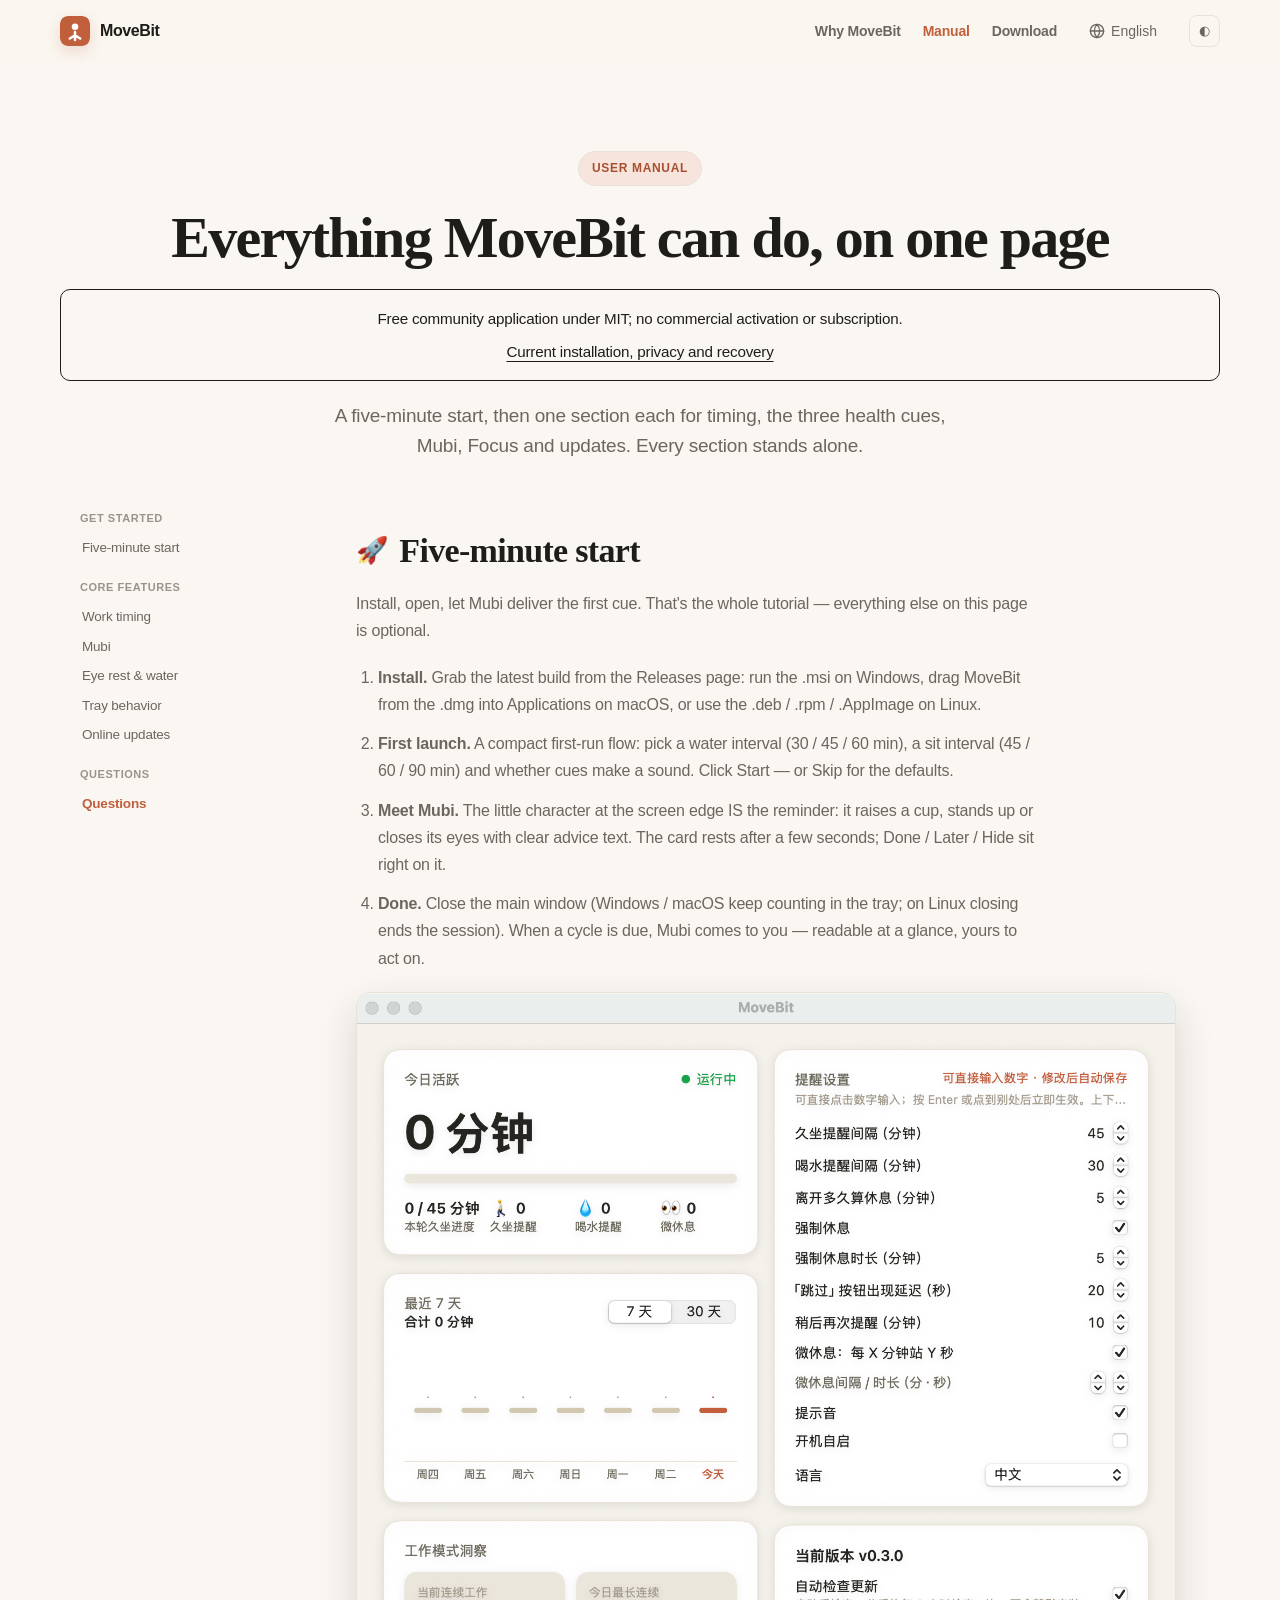
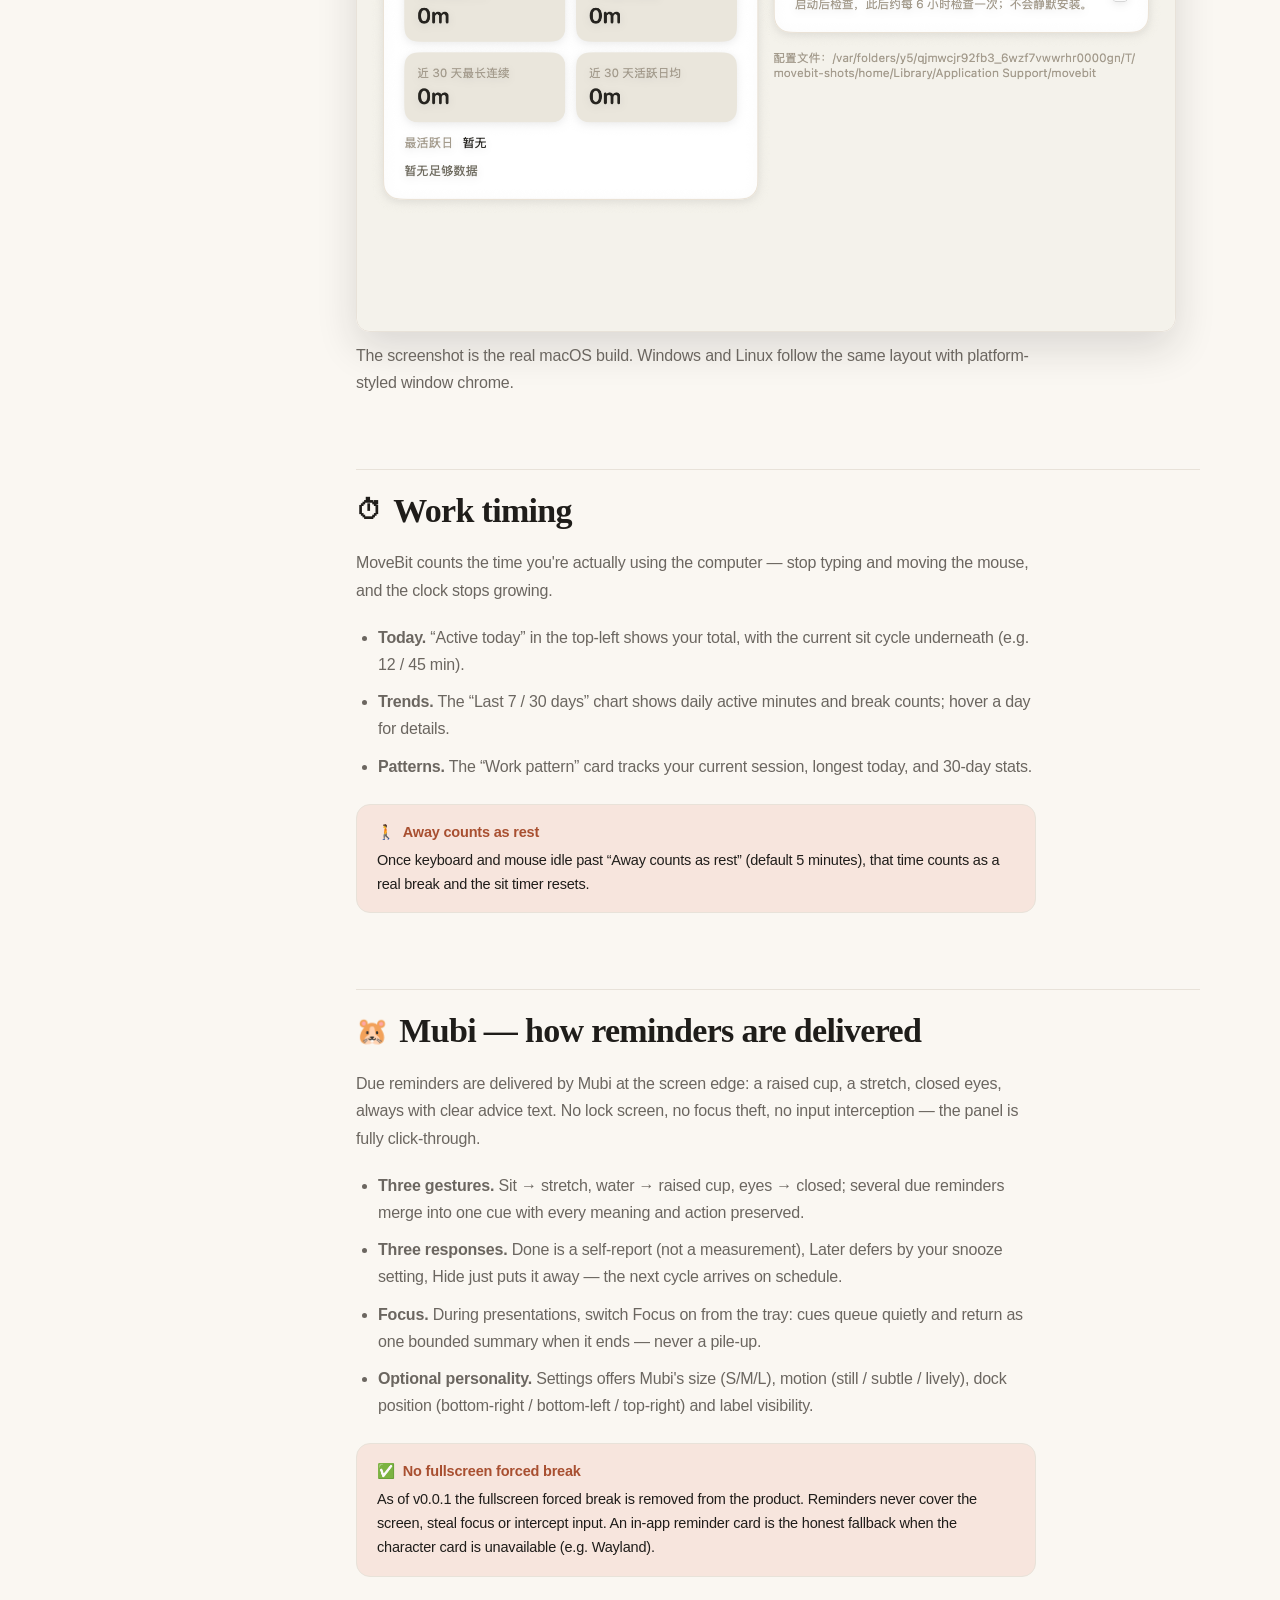
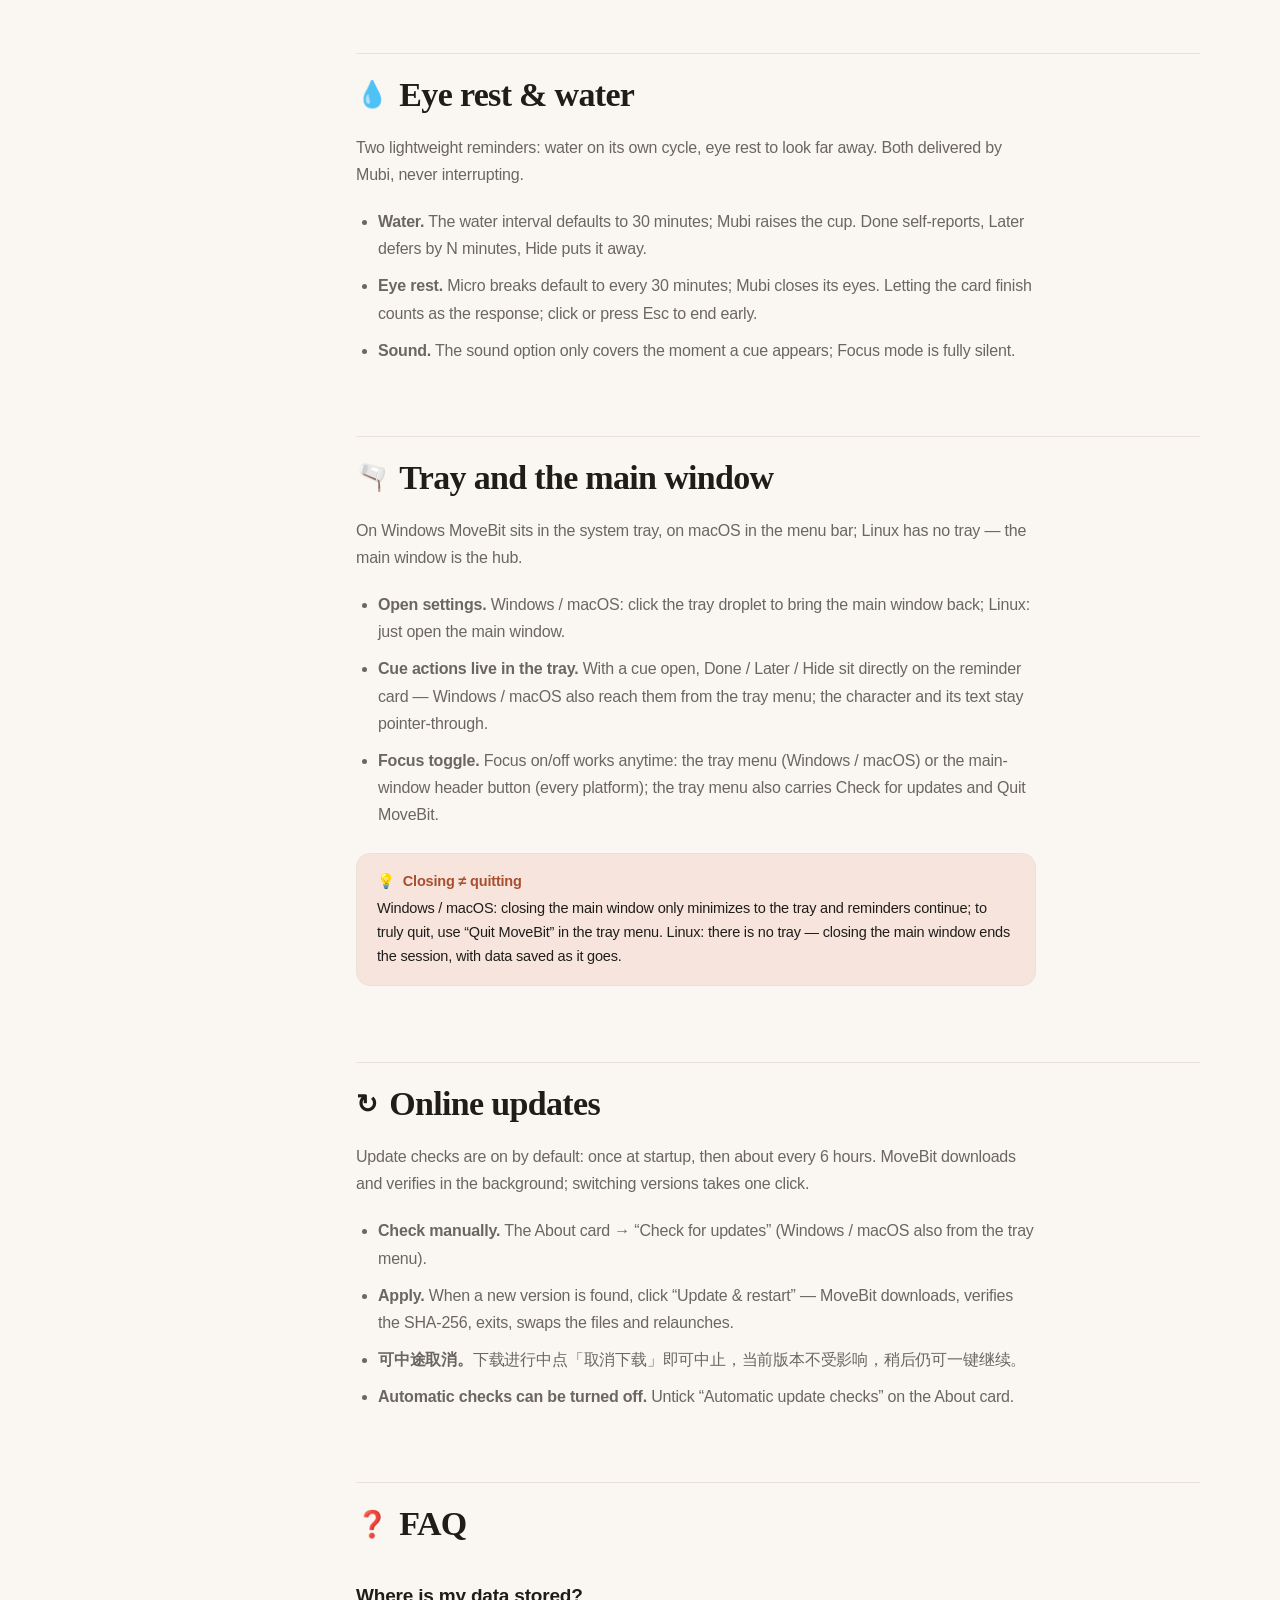
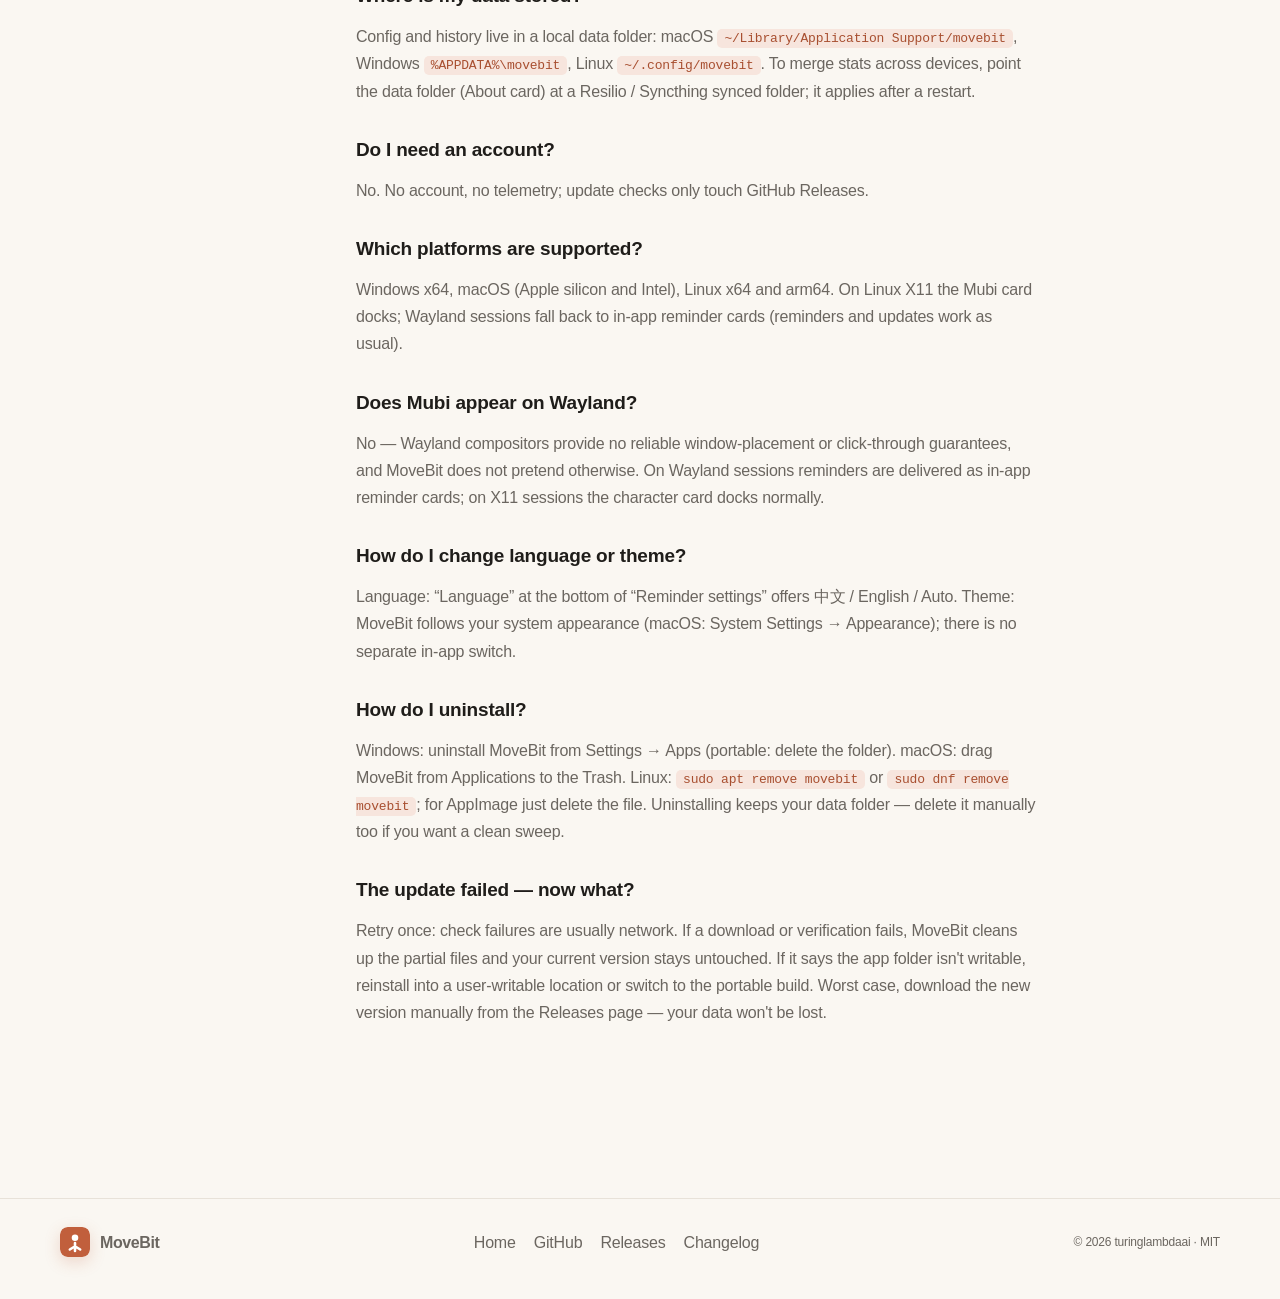
==== commit 1934d54e: "docs(site): accurate platform and cue-control wording on the homepage and manual The manual still de" ====
--- a/docs/manual.html
+++ b/docs/manual.html
@@ -4,7 +4,7 @@
   <meta charset="utf-8">
   <meta name="viewport" content="width=device-width, initial-scale=1">
   <title>MoveBit — 使用手册</title>
-  <meta name="description" content="MoveBit 用户手册：五分钟上手，工作计时、强制休息、喝水提醒、托盘行为与在线更新，以及常见问题解答。">
+  <meta name="description" content="MoveBit 用户手册：五分钟上手，活跃工作计时、喝水 / 起身 / 护眼提醒、沐比角色与在线更新，以及常见问题解答。">
   <script>
     (function () {
       var t;
@@ -67,7 +67,7 @@
       <span class="eyebrow animate" data-i18n="hero.kicker">使用手册</span>
       <h1 class="animate"><span data-i18n="hero.title">MoveBit 能做的事，一页说清</span></h1>
 <aside class="guide-status"><p class="reader-en " lang="en">Free community application under MIT; no commercial activation or subscription.</p><p class="reader-zh " lang="zh">MIT 许可的免费社区应用，不接商业激活或订阅。</p><a class="reader-en" lang="en" href="https://github.com/turinglambdaai/movebit/blob/main/docs/USER-GUIDE.md">Current installation, privacy and recovery</a><a class="reader-zh" lang="zh" href="https://github.com/turinglambdaai/movebit/blob/main/docs/USER-GUIDE.zh-CN.md">当前安装、隐私与恢复</a></aside>
-      <p class="lead animate" data-i18n="hero.lead">五分钟上手；工作计时、强制休息、喝水提醒、托盘与更新，各一节。每节独立可读。</p>
+      <p class="lead animate" data-i18n="hero.lead">五分钟上手；活跃工作计时、三类健康提醒、沐比角色、专注与在线更新，各一节。每节独立可读。</p>
     </div>
   </section>
 
@@ -95,8 +95,8 @@
         <ol>
           <li data-i18n="qs.s1"><strong>安装。</strong>到 <a href="https://github.com/turinglambdaai/movebit/releases/latest">Releases</a> 页下载：Windows 双击 .msi，macOS 把 .dmg 里的 MoveBit 拖进「应用程序」，Linux 用 .deb / .rpm / .AppImage。</li>
           <li data-i18n="qs.s2"><strong>首次启动。</strong>一个小巧的首启流程：定喝水间隔（30 / 45 / 60 分钟）、久坐间隔（45 / 60 / 90 分钟）、要不要提示音。选完点「开始使用」。不想选就点「跳过」，全部用默认值。</li>
-          <li data-i18n="qs.s3"><strong>认识沐比。</strong>屏幕边缘的小家伙就是提醒本身：到点它举杯、起身、闭眼，配一句明确的健康建议。气泡几秒后收起，提醒仍待在托盘里等你处理。</li>
-          <li data-i18n="qs.s4"><strong>完成。</strong>关掉窗口，MoveBit 缩进托盘继续计时。到点沐比会来找你——看一眼就懂，做不做由你。</li>
+          <li data-i18n="qs.s3"><strong>认识沐比。</strong>屏幕边缘的小家伙就是提醒本身：到点它举杯、起身、闭眼，配一句明确的健康建议。卡片几秒后收起，「做到了 / 稍后 / 隐藏」就在卡片上等你处理。</li>
+          <li data-i18n="qs.s4"><strong>完成。</strong>关掉主窗口（Windows / macOS 缩进托盘继续计时，Linux 关窗即结束会话）。到点沐比会来找你——看一眼就懂，做不做由你。</li>
         </ol>
         <img src="img/movebit-main-light.png"
              alt="MoveBit 主窗口（macOS）：今日活跃、最近 7 天图表、工作模式洞察与提醒设置"
@@ -127,12 +127,12 @@
         <ul>
           <li data-i18n="breaks.u1"><strong>三种手势。</strong>久坐→起身拉伸、喝水→举小蓝杯、护眼→闭眼远眺；多个提醒同时到期会合并成一条，含义与操作全部保留。</li>
           <li data-i18n="breaks.u2"><strong>三种回应。</strong>「做到了」是自我报告（不代表实测完成），「稍后」把提醒按设定延后，「隐藏」只是收起——下个周期照常来。</li>
-          <li data-i18n="breaks.u3"><strong>专注模式。</strong>演示、会议时从托盘开「专注」：提醒安静排队，退出专注后合并成一条有界汇总，绝不堆积轰炸。</li>
+          <li data-i18n="breaks.u3"><strong>专注模式。</strong>演示、会议时开「专注」——托盘菜单（Windows / macOS）或主窗口头栏按钮（全平台）：提醒安静排队，退出专注后合并成一条有界汇总，绝不堆积轰炸。</li>
           <li data-i18n="breaks.u4"><strong>个性可选。</strong>「提醒设置」里可调沐比尺寸（S/M/L）、动效（静止 / 轻柔 / 活泼）、停靠位置（右下 / 左下 / 右上）与标签显示。</li>
         </ul>
         <div class="callout">
           <div class="callout-title">✅ <span data-i18n="breaks.callout.title">没有全屏强制休息</span></div>
-          <span data-i18n="breaks.callout.body">v0.0.1 起全屏强制休息已从产品移除：无论何时，提醒都不会遮盖屏幕、抢夺焦点或拦截输入。系统通知是角色卡不可用时的诚实回退（如 Wayland）。</span>
+          <span data-i18n="breaks.callout.body">v0.0.1 起全屏强制休息已从产品移除：无论何时，提醒都不会遮盖屏幕、抢夺焦点或拦截输入。应用内提醒卡是角色卡不可用时的诚实回退（如 Wayland）。</span>
         </div>
       </section>
 
@@ -149,16 +149,16 @@
 
       <!-- =================== 托盘行为 =================== -->
       <section class="manual-section" id="tray">
-        <h2 class="manual-h2"><span class="h2-emoji">🫗</span><span data-i18n="tray.title">托盘行为</span></h2>
-        <p data-i18n="tray.lead">MoveBit 平时住在系统托盘（菜单栏），不占任务栏——关掉窗口它仍在计时。</p>
+        <h2 class="manual-h2"><span class="h2-emoji">🫗</span><span data-i18n="tray.title">托盘与主窗口</span></h2>
+        <p data-i18n="tray.lead">Windows 上 MoveBit 缩在系统托盘，macOS 住在菜单栏；Linux 没有托盘，主窗口就是中心。</p>
         <ul>
-          <li data-i18n="tray.u1"><strong>打开设置。</strong>点托盘水滴图标 →「设置与统计」，主窗口随即打开。</li>
-          <li data-i18n="tray.u2"><strong>提醒动作常在。</strong>有提醒待处理时，托盘菜单出现「做到了 · 建议 / 稍后 / 隐藏」，不依赖鼠标点中角色本身（面板是穿透的）。</li>
-          <li data-i18n="tray.u3"><strong>专注开关。</strong>托盘菜单「开启 / 关闭专注」随时可用；此外右键菜单里也有「检查更新」和「退出 MoveBit」。</li>
+          <li data-i18n="tray.u1"><strong>打开设置。</strong>Windows / macOS：点托盘水滴图标打开主窗口；Linux：直接打开主窗口即可。</li>
+          <li data-i18n="tray.u2"><strong>提醒动作常在。</strong>有提醒待处理时，「做到了 / 稍后 N 分钟 / 隐藏」直接出现在提醒卡上——Windows / macOS 也可从托盘菜单触达；沐比角色与文字本身保持鼠标穿透。</li>
+          <li data-i18n="tray.u3"><strong>专注开关。</strong>「开启 / 关闭专注」随时可用：托盘菜单（Windows / macOS）或主窗口头栏按钮（全平台）；托盘菜单里也有「检查更新」和「退出 MoveBit」。</li>
         </ul>
         <div class="callout">
           <div class="callout-title">💡 <span data-i18n="tray.callout.title">关窗口 ≠ 退出</span></div>
-          <span data-i18n="tray.callout.body">关闭主窗口只是最小化到托盘，提醒继续。真正退出走托盘菜单的「退出 MoveBit」。</span>
+          <span data-i18n="tray.callout.body">Windows / macOS：关闭主窗口只是最小化到托盘，提醒继续，真正退出走托盘菜单的「退出 MoveBit」。Linux：没有托盘，关闭主窗口即结束本次会话，数据已即时保存。</span>
         </div>
       </section>
 
@@ -167,7 +167,7 @@
         <h2 class="manual-h2"><span class="h2-emoji">↻</span><span data-i18n="upd.title">在线更新</span></h2>
         <p data-i18n="upd.lead">更新检查默认开启：启动时一次，之后约每 6 小时一次。发现新版本后，下载、校验都由 MoveBit 完成，换新只等你一次点击。</p>
         <ul>
-          <li data-i18n="upd.u1"><strong>手动检查。</strong>托盘菜单或「关于」卡片 →「检查更新」。</li>
+          <li data-i18n="upd.u1"><strong>手动检查。</strong>主窗口「关于」卡片 →「检查更新」（Windows / macOS 也可从托盘菜单）。</li>
           <li data-i18n="upd.u2"><strong>确认换新。</strong>发现新版本后点「更新并重启」——下载、SHA-256 校验自动完成后，MoveBit 退出、替换文件、重新启动。</li>
           <li data-i18n="upd.u4"><strong>可中途取消。</strong>下载进行中点「取消下载」即可中止，当前版本不受影响，稍后仍可一键继续。</li>
           <li data-i18n="upd.u3"><strong>自动检查可关。</strong>「关于」卡片取消「自动检查更新」勾选即可。</li>
@@ -185,10 +185,10 @@
         <p data-i18n="faq.a.account">不需要。没有账户，没有遥测；更新检查只访问 GitHub Releases。</p>
 
         <h3 class="manual-h3" data-i18n="faq.q.platforms">支持哪些平台？</h3>
-        <p data-i18n="faq.a.platforms">Windows x64、macOS（Apple silicon 与 Intel）、Linux x64 与 arm64。Linux X11 下沐比角色卡停靠显示；Wayland 会话回退为系统通知（提醒与更新照常工作）。</p>
+        <p data-i18n="faq.a.platforms">Windows x64、macOS（Apple silicon 与 Intel）、Linux x64 与 arm64。Linux X11 下沐比角色卡停靠显示；Wayland 会话回退为应用内提醒卡（提醒与更新照常工作）。</p>
 
         <h3 class="manual-h3" data-i18n="faq.q.wayland">沐比会在 Wayland 上出现吗？</h3>
-        <p data-i18n="faq.a.wayland">不会——Wayland 合成器不提供可靠的窗口定位与穿透保证，MoveBit 不假装能做到。Wayland 会话的提醒以系统通知交付；X11 会话角色卡正常停靠。</p>
+        <p data-i18n="faq.a.wayland">不会——Wayland 合成器不提供可靠的窗口定位与穿透保证，MoveBit 不假装能做到。Wayland 会话的提醒以应用内提醒卡交付；X11 会话角色卡正常停靠。</p>
 
         <h3 class="manual-h3" data-i18n="faq.q.lang">怎么改语言和主题？</h3>
         <p data-i18n="faq.a.lang">语言：主窗口「提醒设置」最下方「语言」可选中文 / English / 跟随系统。深浅色：跟随系统外观设置（macOS「系统设置 → 外观」），应用内不再单独提供切换。</p>
@@ -220,7 +220,7 @@
         "nav.why": "为什么是 MoveBit", "nav.manual": "手册", "nav.download": "下载",
         "hero.kicker": "使用手册",
         "hero.title": "MoveBit 能做的事，一页说清",
-        "hero.lead": "五分钟上手；工作计时、强制休息、喝水提醒、托盘与更新，各一节。每节独立可读。",
+        "hero.lead": "五分钟上手；活跃工作计时、三类健康提醒、沐比角色、专注与在线更新，各一节。每节独立可读。",
         "toc.start": "上手", "toc.quickstart": "五分钟上手",
         "toc.core": "核心功能",
         "toc.timing": "工作计时", "toc.breaks": "沐比角色", "toc.water": "护眼与喝水",
@@ -230,8 +230,8 @@
         "qs.lead": "安装、打开、让沐比送出第一条提醒。教程到这里就结束了——本页其余内容都是可选的。",
         "qs.s1": "<strong>安装。</strong>到 <a href='https://github.com/turinglambdaai/movebit/releases/latest'>Releases</a> 页下载：Windows 双击 .msi，macOS 把 .dmg 里的 MoveBit 拖进「应用程序」，Linux 用 .deb / .rpm / .AppImage。",
         "qs.s2": "<strong>首次启动。</strong>一个小巧的首启流程：定喝水间隔（30 / 45 / 60 分钟）、久坐间隔（45 / 60 / 90 分钟）、要不要提示音。选完点「开始使用」。不想选就点「跳过」，全部用默认值。",
-        "qs.s3": "<strong>认识沐比。</strong>屏幕边缘的小家伙就是提醒本身：到点它举杯、起身、闭眼，配一句明确的健康建议。气泡几秒后收起，提醒仍待在托盘里等你处理。",
-        "qs.s4": "<strong>完成。</strong>关掉窗口，MoveBit 缩进托盘继续计时。到点沐比会来找你——看一眼就懂，做不做由你。",
+        "qs.s3": "<strong>认识沐比。</strong>屏幕边缘的小家伙就是提醒本身：到点它举杯、起身、闭眼，配一句明确的健康建议。卡片几秒后收起，「做到了 / 稍后 / 隐藏」就在卡片上等你处理。",
+        "qs.s4": "<strong>完成。</strong>关掉主窗口（Windows / macOS 缩进托盘继续计时，Linux 关窗即结束会话）。到点沐比会来找你——看一眼就懂，做不做由你。",
         "qs.shot.alt": "MoveBit 主窗口（macOS）：今日活跃、最近 7 天图表、工作模式洞察与提醒设置",
         "qs.hint": "截图为真实的 macOS 版本。Windows 与 Linux 布局相同，窗口边框随平台风格。",
         "timing.title": "工作计时",
@@ -245,24 +245,24 @@
         "breaks.lead": "到点的提醒由沐比在屏幕边缘交付：喝水举杯、起身拉伸、护眼闭眼，配一句明确的建议文字。它不锁屏、不抢焦点、不拦截输入——面板整体鼠标穿透。",
         "breaks.u1": "<strong>三种手势。</strong>久坐→起身拉伸、喝水→举小蓝杯、护眼→闭眼远眺；多个提醒同时到期会合并成一条，含义与操作全部保留。",
         "breaks.u2": "<strong>三种回应。</strong>「做到了」是自我报告（不代表实测完成），「稍后」把提醒按设定延后，「隐藏」只是收起——下个周期照常来。",
-        "breaks.u3": "<strong>专注模式。</strong>演示、会议时从托盘开「专注」：提醒安静排队，退出专注后合并成一条有界汇总，绝不堆积轰炸。",
+        "breaks.u3": "<strong>专注模式。</strong>演示、会议时开「专注」——托盘菜单（Windows / macOS）或主窗口头栏按钮（全平台）：提醒安静排队，退出专注后合并成一条有界汇总，绝不堆积轰炸。",
         "breaks.callout.title": "没有全屏强制休息",
-        "breaks.callout.body": "v0.0.1 起全屏强制休息已从产品移除：无论何时，提醒都不会遮盖屏幕、抢夺焦点或拦截输入。系统通知是角色卡不可用时的诚实回退（如 Wayland）。",
+        "breaks.callout.body": "v0.0.1 起全屏强制休息已从产品移除：无论何时，提醒都不会遮盖屏幕、抢夺焦点或拦截输入。应用内提醒卡是角色卡不可用时的诚实回退（如 Wayland）。",
         "water.title": "护眼与喝水",
         "water.lead": "两个轻量提醒：喝水按独立周期循环，护眼建议你看向远处。它们都由沐比交付，从不打断操作。",
         "water.u1": "<strong>喝水。</strong>「喝水提醒间隔」默认 30 分钟，到点沐比举杯；「做到了」自我报告，「稍后 N 分钟」延后，「隐藏」收起。",
         "water.u2": "<strong>护眼。</strong>「微休息」默认每 30 分钟一次，沐比闭上眼睛提醒你看向远处；卡片自然走完即算回应，点击或按 Esc 提前收起。",
         "water.u3": "<strong>提示音。</strong>「提示音」只作用于提醒出现的一刻；专注模式下一切静默。",
-        "tray.title": "托盘行为",
-        "tray.lead": "MoveBit 平时住在系统托盘（菜单栏），不占任务栏——关掉窗口它仍在计时。",
-        "tray.u1": "<strong>打开设置。</strong>点托盘水滴图标 →「设置与统计」，主窗口随即打开。",
-        "tray.u2": "<strong>提醒动作常在。</strong>有提醒待处理时，托盘菜单出现「做到了 · 建议 / 稍后 / 隐藏」，不依赖鼠标点中角色本身（面板是穿透的）。",
-        "tray.u3": "<strong>专注开关。</strong>托盘菜单「开启 / 关闭专注」随时可用；此外右键菜单里也有「检查更新」和「退出 MoveBit」。",
+        "tray.title": "托盘与主窗口",
+        "tray.lead": "Windows 上 MoveBit 缩在系统托盘，macOS 住在菜单栏；Linux 没有托盘，主窗口就是中心。",
+        "tray.u1": "<strong>打开设置。</strong>Windows / macOS：点托盘水滴图标打开主窗口；Linux：直接打开主窗口即可。",
+        "tray.u2": "<strong>提醒动作常在。</strong>有提醒待处理时，「做到了 / 稍后 N 分钟 / 隐藏」直接出现在提醒卡上——Windows / macOS 也可从托盘菜单触达；沐比角色与文字本身保持鼠标穿透。",
+        "tray.u3": "<strong>专注开关。</strong>「开启 / 关闭专注」随时可用：托盘菜单（Windows / macOS）或主窗口头栏按钮（全平台）；托盘菜单里也有「检查更新」和「退出 MoveBit」。",
         "tray.callout.title": "关窗口 ≠ 退出",
-        "tray.callout.body": "关闭主窗口只是最小化到托盘，提醒继续。真正退出走托盘菜单的「退出 MoveBit」。",
+        "tray.callout.body": "Windows / macOS：关闭主窗口只是最小化到托盘，提醒继续，真正退出走托盘菜单的「退出 MoveBit」。Linux：没有托盘，关闭主窗口即结束本次会话，数据已即时保存。",
         "upd.title": "在线更新",
         "upd.lead": "更新检查默认开启：启动时一次，之后约每 6 小时一次。发现新版本后，下载、校验都由 MoveBit 完成，换新只等你一次点击。",
-        "upd.u1": "<strong>手动检查。</strong>托盘菜单或「关于」卡片 →「检查更新」。",
+        "upd.u1": "<strong>手动检查。</strong>主窗口「关于」卡片 →「检查更新」（Windows / macOS 也可从托盘菜单）。",
         "upd.u2": "<strong>确认换新。</strong>发现新版本后点「更新并重启」——下载、SHA-256 校验自动完成后，MoveBit 退出、替换文件、重新启动。",
         "upd.u3": "<strong>自动检查可关。</strong>「关于」卡片取消「自动检查更新」勾选即可。",
         "faq.title": "常见问题",
@@ -271,7 +271,7 @@
         "faq.q.account": "需要注册账号吗？",
         "faq.a.account": "不需要。没有账户，没有遥测；更新检查只访问 GitHub Releases。",
         "faq.q.platforms": "支持哪些平台？",
-        "faq.a.platforms": "Windows x64、macOS（Apple silicon 与 Intel）、Linux x64 与 arm64。Linux X11 下沐比角色卡停靠显示；Wayland 会话回退为系统通知（提醒与更新照常工作）。",
+        "faq.a.platforms": "Windows x64、macOS（Apple silicon 与 Intel）、Linux x64 与 arm64。Linux X11 下沐比角色卡停靠显示；Wayland 会话回退为应用内提醒卡（提醒与更新照常工作）。",
         "faq.q.lang": "怎么改语言和主题？",
         "faq.a.lang": "语言：主窗口「提醒设置」最下方「语言」可选中文 / English / 跟随系统。深浅色：跟随系统外观设置（macOS「系统设置 → 外观」），应用内不再单独提供切换。",
         "faq.q.uninstall": "怎么卸载？",
@@ -281,13 +281,13 @@
         "footer.home": "首页", "footer.releases": "Releases", "footer.changelog": "更新日志",
         "breaks.u4": "<strong>个性可选。</strong>「提醒设置」里可调沐比尺寸（S/M/L）、动效（静止 / 轻柔 / 活泼）、停靠位置（右下 / 左下 / 右上）与标签显示。",
         "faq.q.wayland": "沐比会在 Wayland 上出现吗？",
-        "faq.a.wayland": "不会——Wayland 合成器不提供可靠的窗口定位与穿透保证，MoveBit 不假装能做到。Wayland 会话的提醒以系统通知交付；X11 会话角色卡正常停靠。"
+        "faq.a.wayland": "不会——Wayland 合成器不提供可靠的窗口定位与穿透保证，MoveBit 不假装能做到。Wayland 会话的提醒以应用内提醒卡交付；X11 会话角色卡正常停靠。"
       };
       var en = {
         "nav.why": "Why MoveBit", "nav.manual": "Manual", "nav.download": "Download",
         "hero.kicker": "User Manual",
         "hero.title": "Everything MoveBit can do, on one page",
-        "hero.lead": "A five-minute start, then one section each for timing, forced breaks, water, the tray and updates. Every section stands alone.",
+        "hero.lead": "A five-minute start, then one section each for timing, the three health cues, Mubi, Focus and updates. Every section stands alone.",
         "toc.start": "Get started", "toc.quickstart": "Five-minute start",
         "toc.core": "Core features",
         "toc.timing": "Work timing", "toc.breaks": "Mubi", "toc.water": "Eye rest & water",
@@ -297,8 +297,8 @@
         "qs.lead": "Install, open, let Mubi deliver the first cue. That's the whole tutorial — everything else on this page is optional.",
         "qs.s1": "<strong>Install.</strong> Grab the latest build from the <a href='https://github.com/turinglambdaai/movebit/releases/latest'>Releases</a> page: run the .msi on Windows, drag MoveBit from the .dmg into Applications on macOS, or use the .deb / .rpm / .AppImage on Linux.",
         "qs.s2": "<strong>First launch.</strong> A compact first-run flow: pick a water interval (30 / 45 / 60 min), a sit interval (45 / 60 / 90 min) and whether cues make a sound. Click Start — or Skip for the defaults.",
-        "qs.s3": "<strong>Meet Mubi.</strong> The little character at the screen edge IS the reminder: it raises a cup, stands up or closes its eyes with clear advice text. The bubble rests after a few seconds; the cue waits in the tray.",
-        "qs.s4": "<strong>Done.</strong> Close the window and MoveBit keeps counting in the tray. When a cycle is due, Mubi comes to you — readable at a glance, yours to act on.",
+        "qs.s3": "<strong>Meet Mubi.</strong> The little character at the screen edge IS the reminder: it raises a cup, stands up or closes its eyes with clear advice text. The card rests after a few seconds; Done / Later / Hide sit right on it.",
+        "qs.s4": "<strong>Done.</strong> Close the main window (Windows / macOS keep counting in the tray; on Linux closing ends the session). When a cycle is due, Mubi comes to you — readable at a glance, yours to act on.",
         "qs.shot.alt": "MoveBit main window on macOS: active time, 7-day chart, work-pattern insights and reminder settings",
         "qs.hint": "The screenshot is the real macOS build. Windows and Linux follow the same layout with platform-styled window chrome.",
         "timing.title": "Work timing",
@@ -314,22 +314,22 @@
         "breaks.u2": "<strong>Three responses.</strong> Done is a self-report (not a measurement), Later defers by your snooze setting, Hide just puts it away — the next cycle arrives on schedule.",
         "breaks.u3": "<strong>Focus.</strong> During presentations, switch Focus on from the tray: cues queue quietly and return as one bounded summary when it ends — never a pile-up.",
         "breaks.callout.title": "No fullscreen forced break",
-        "breaks.callout.body": "As of v0.0.1 the fullscreen forced break is removed from the product. Reminders never cover the screen, steal focus or intercept input. A system notification is the honest fallback when the character card is unavailable (e.g. Wayland).",
+        "breaks.callout.body": "As of v0.0.1 the fullscreen forced break is removed from the product. Reminders never cover the screen, steal focus or intercept input. An in-app reminder card is the honest fallback when the character card is unavailable (e.g. Wayland).",
         "water.title": "Eye rest & water",
         "water.lead": "Two lightweight reminders: water on its own cycle, eye rest to look far away. Both delivered by Mubi, never interrupting.",
         "water.u1": "<strong>Water.</strong> The water interval defaults to 30 minutes; Mubi raises the cup. Done self-reports, Later defers by N minutes, Hide puts it away.",
         "water.u2": "<strong>Eye rest.</strong> Micro breaks default to every 30 minutes; Mubi closes its eyes. Letting the card finish counts as the response; click or press Esc to end early.",
         "water.u3": "<strong>Sound.</strong> The sound option only covers the moment a cue appears; Focus mode is fully silent.",
-        "tray.title": "Tray behavior",
-        "tray.lead": "MoveBit lives in the system tray (menu bar) — closing the window doesn't stop the clock.",
-        "tray.u1": "<strong>Open settings.</strong> Click the tray droplet → “Settings & stats” to bring the main window back.",
-        "tray.u2": "<strong>Cue actions live in the tray.</strong> With a cue open, the tray menu offers Done · advice / Later / Hide — no need to click the character (the panel is click-through).",
-        "tray.u3": "<strong>Focus toggle.</strong> The tray menu's Focus on/off works anytime; the same menu carries Check for updates and Quit MoveBit.",
+        "tray.title": "Tray and the main window",
+        "tray.lead": "On Windows MoveBit sits in the system tray, on macOS in the menu bar; Linux has no tray — the main window is the hub.",
+        "tray.u1": "<strong>Open settings.</strong> Windows / macOS: click the tray droplet to bring the main window back; Linux: just open the main window.",
+        "tray.u2": "<strong>Cue actions live in the tray.</strong> With a cue open, Done / Later / Hide sit directly on the reminder card — Windows / macOS also reach them from the tray menu; the character and its text stay pointer-through.",
+        "tray.u3": "<strong>Focus toggle.</strong> Focus on/off works anytime: the tray menu (Windows / macOS) or the main-window header button (every platform); the tray menu also carries Check for updates and Quit MoveBit.",
         "tray.callout.title": "Closing ≠ quitting",
-        "tray.callout.body": "Closing the main window only minimizes to the tray and reminders continue. To truly quit, use “Quit MoveBit” in the tray menu.",
+        "tray.callout.body": "Windows / macOS: closing the main window only minimizes to the tray and reminders continue; to truly quit, use “Quit MoveBit” in the tray menu. Linux: there is no tray — closing the main window ends the session, with data saved as it goes.",
         "upd.title": "Online updates",
         "upd.lead": "Update checks are on by default: once at startup, then about every 6 hours. MoveBit downloads and verifies in the background; switching versions takes one click.",
-        "upd.u1": "<strong>Check manually.</strong> Tray menu or the About card → “Check for updates”.",
+        "upd.u1": "<strong>Check manually.</strong> The About card → “Check for updates” (Windows / macOS also from the tray menu).",
         "upd.u2": "<strong>Apply.</strong> When a new version is found, click “Update & restart” — MoveBit downloads, verifies the SHA-256, exits, swaps the files and relaunches.",
         "upd.u3": "<strong>Automatic checks can be turned off.</strong> Untick “Automatic update checks” on the About card.",
         "faq.title": "FAQ",
@@ -338,7 +338,7 @@
         "faq.q.account": "Do I need an account?",
         "faq.a.account": "No. No account, no telemetry; update checks only touch GitHub Releases.",
         "faq.q.platforms": "Which platforms are supported?",
-        "faq.a.platforms": "Windows x64, macOS (Apple silicon and Intel), Linux x64 and arm64. On Linux X11 the Mubi card docks; Wayland sessions fall back to system notifications (reminders and updates work as usual).",
+        "faq.a.platforms": "Windows x64, macOS (Apple silicon and Intel), Linux x64 and arm64. On Linux X11 the Mubi card docks; Wayland sessions fall back to in-app reminder cards (reminders and updates work as usual).",
         "faq.q.lang": "How do I change language or theme?",
         "faq.a.lang": "Language: “Language” at the bottom of “Reminder settings” offers 中文 / English / Auto. Theme: MoveBit follows your system appearance (macOS: System Settings → Appearance); there is no separate in-app switch.",
         "faq.q.uninstall": "How do I uninstall?",
@@ -348,7 +348,7 @@
         "footer.home": "Home", "footer.releases": "Releases", "footer.changelog": "Changelog",
         "breaks.u4": "<strong>Optional personality.</strong> Settings offers Mubi's size (S/M/L), motion (still / subtle / lively), dock position (bottom-right / bottom-left / top-right) and label visibility.",
         "faq.q.wayland": "Does Mubi appear on Wayland?",
-        "faq.a.wayland": "No — Wayland compositors provide no reliable window-placement or click-through guarantees, and MoveBit does not pretend otherwise. Wayland sessions deliver reminders as system notifications; X11 sessions dock the character card."
+        "faq.a.wayland": "No — Wayland compositors provide no reliable window-placement or click-through guarantees, and MoveBit does not pretend otherwise. On Wayland sessions reminders are delivered as in-app reminder cards; on X11 sessions the character card docks normally."
       };
 
       function readLanguageOverride() {
